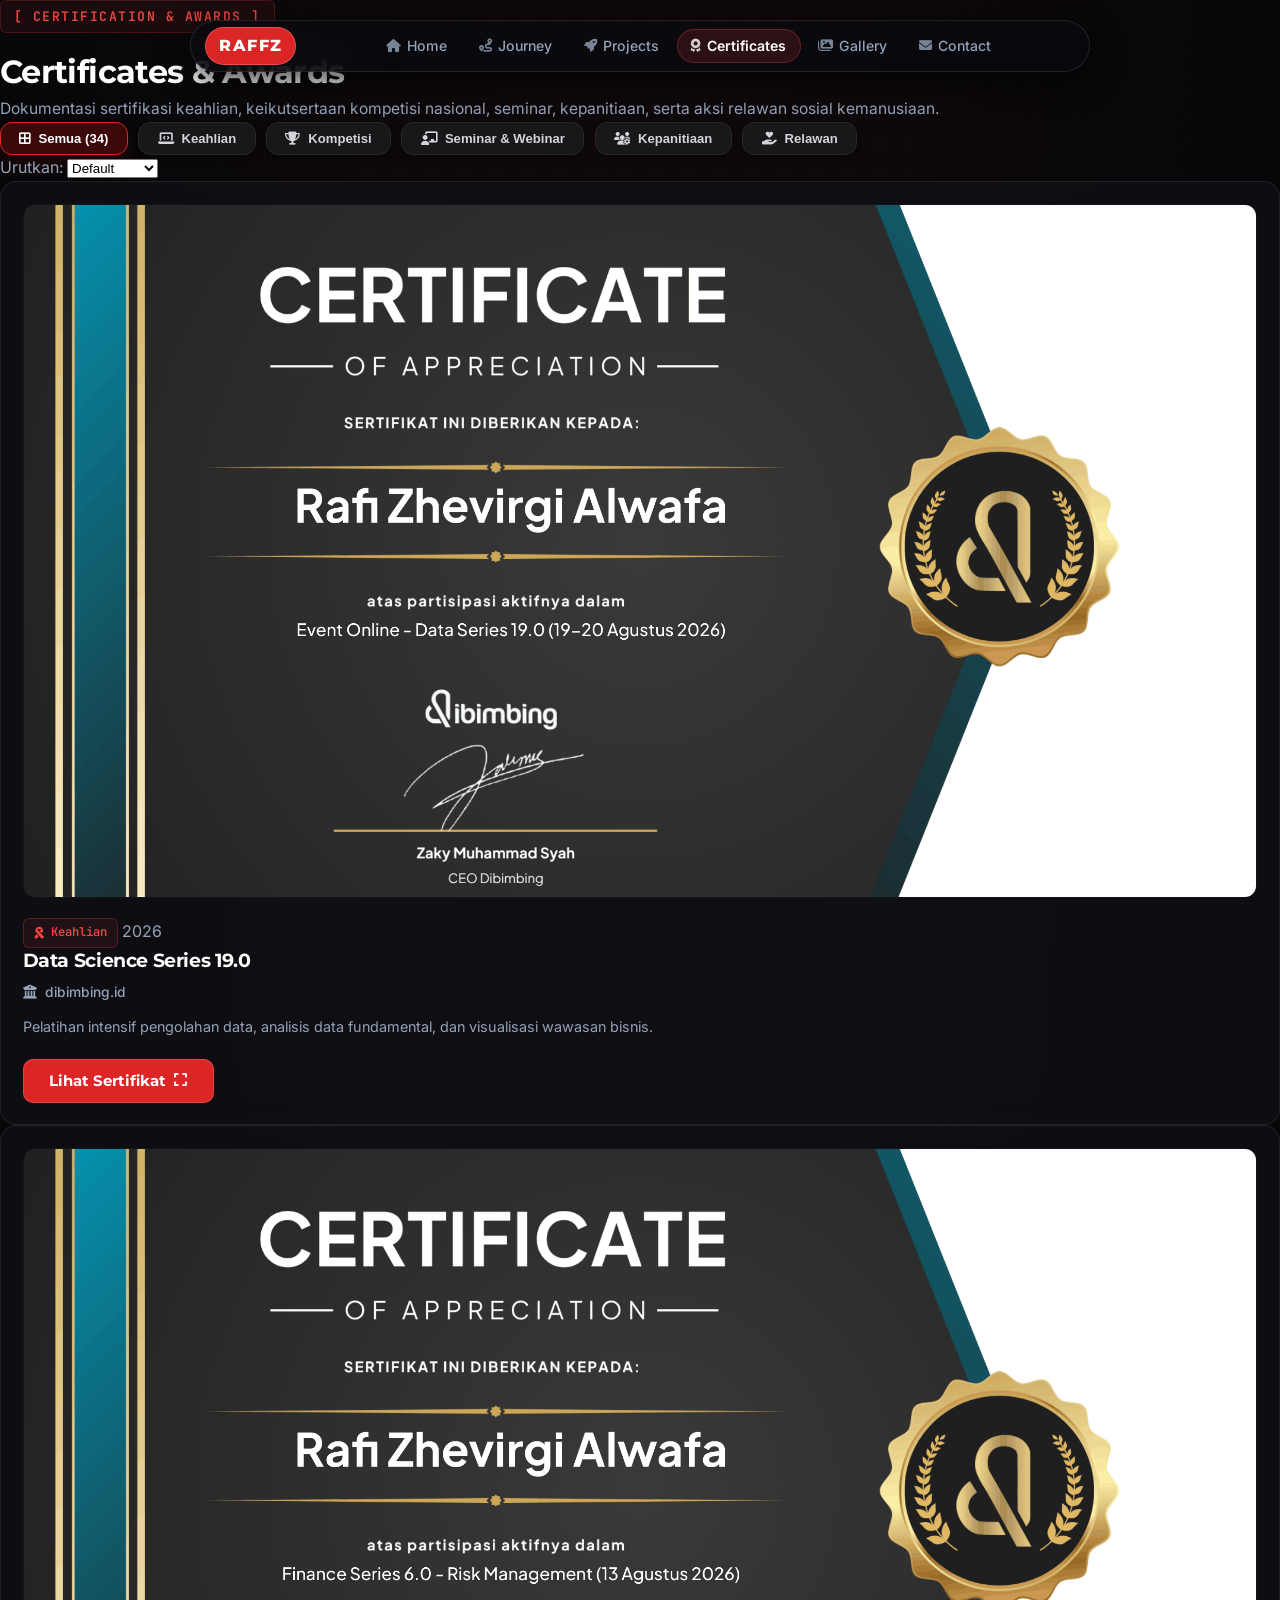
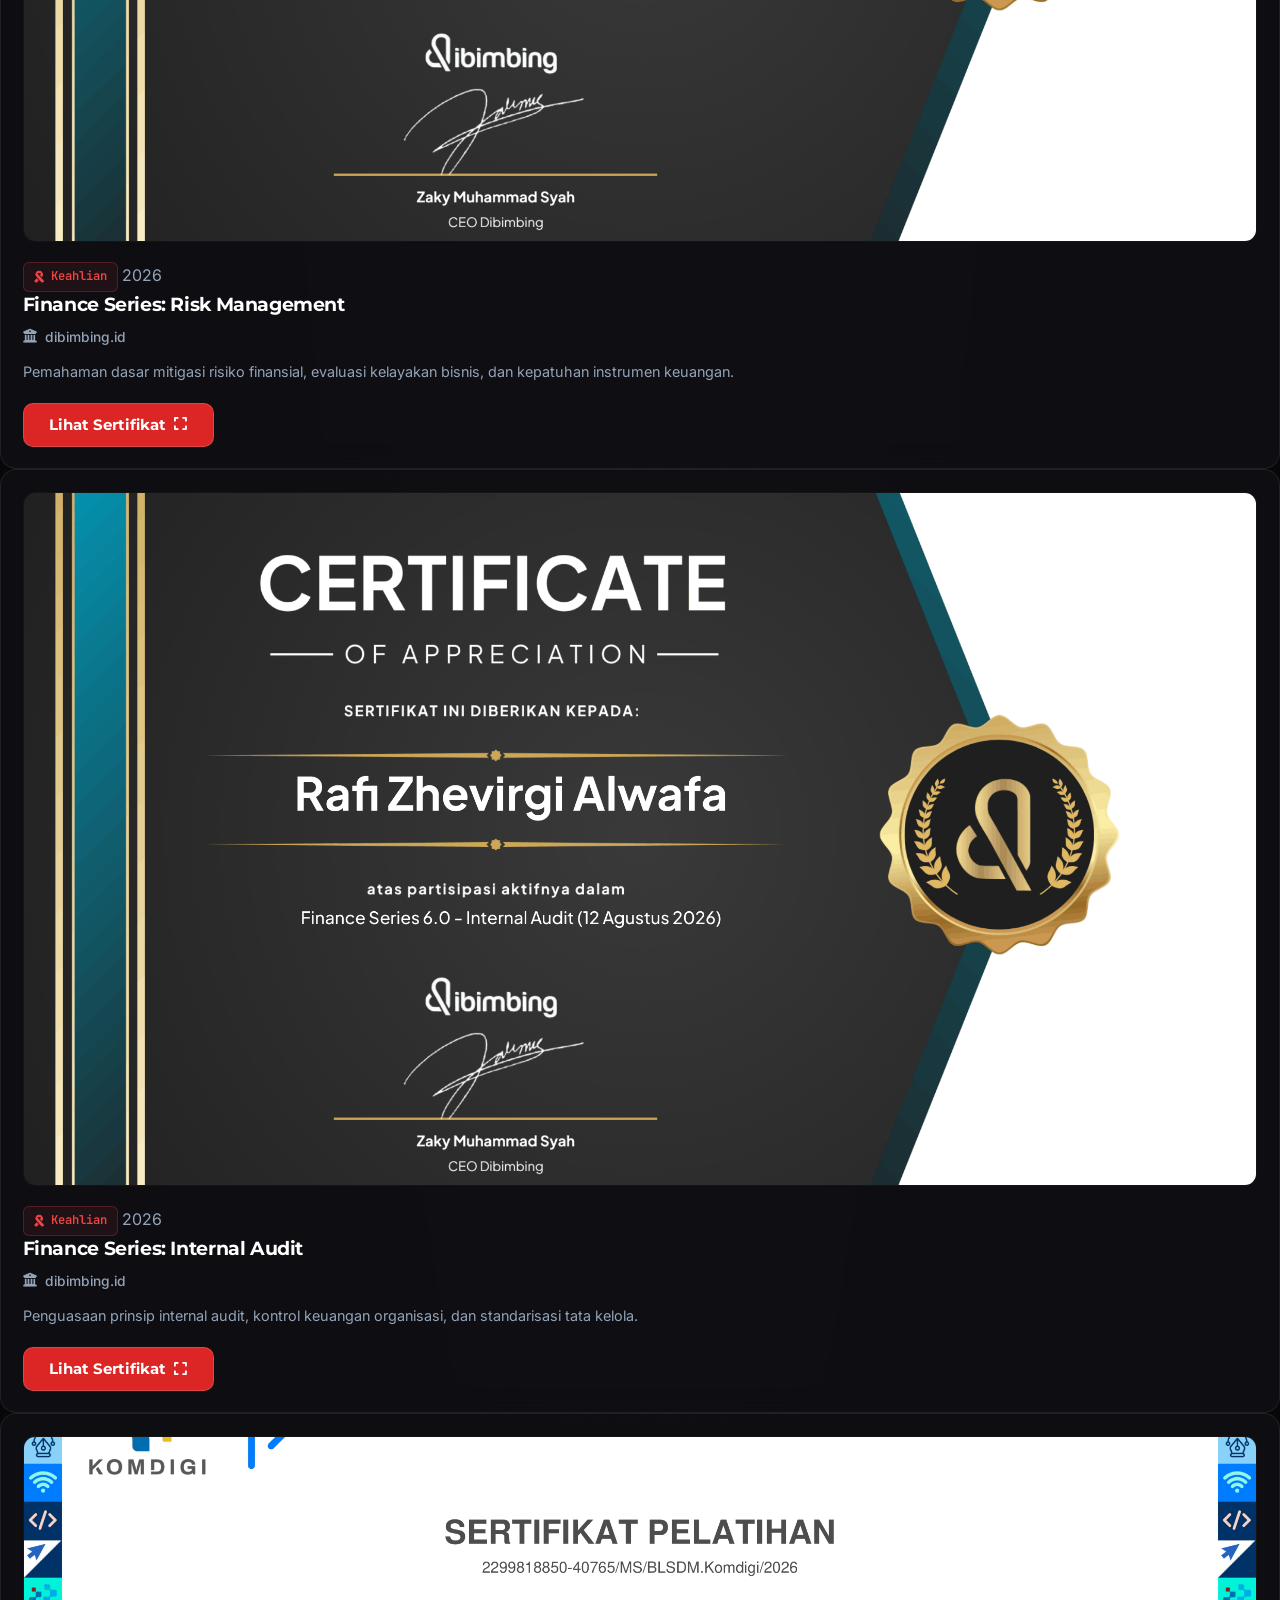
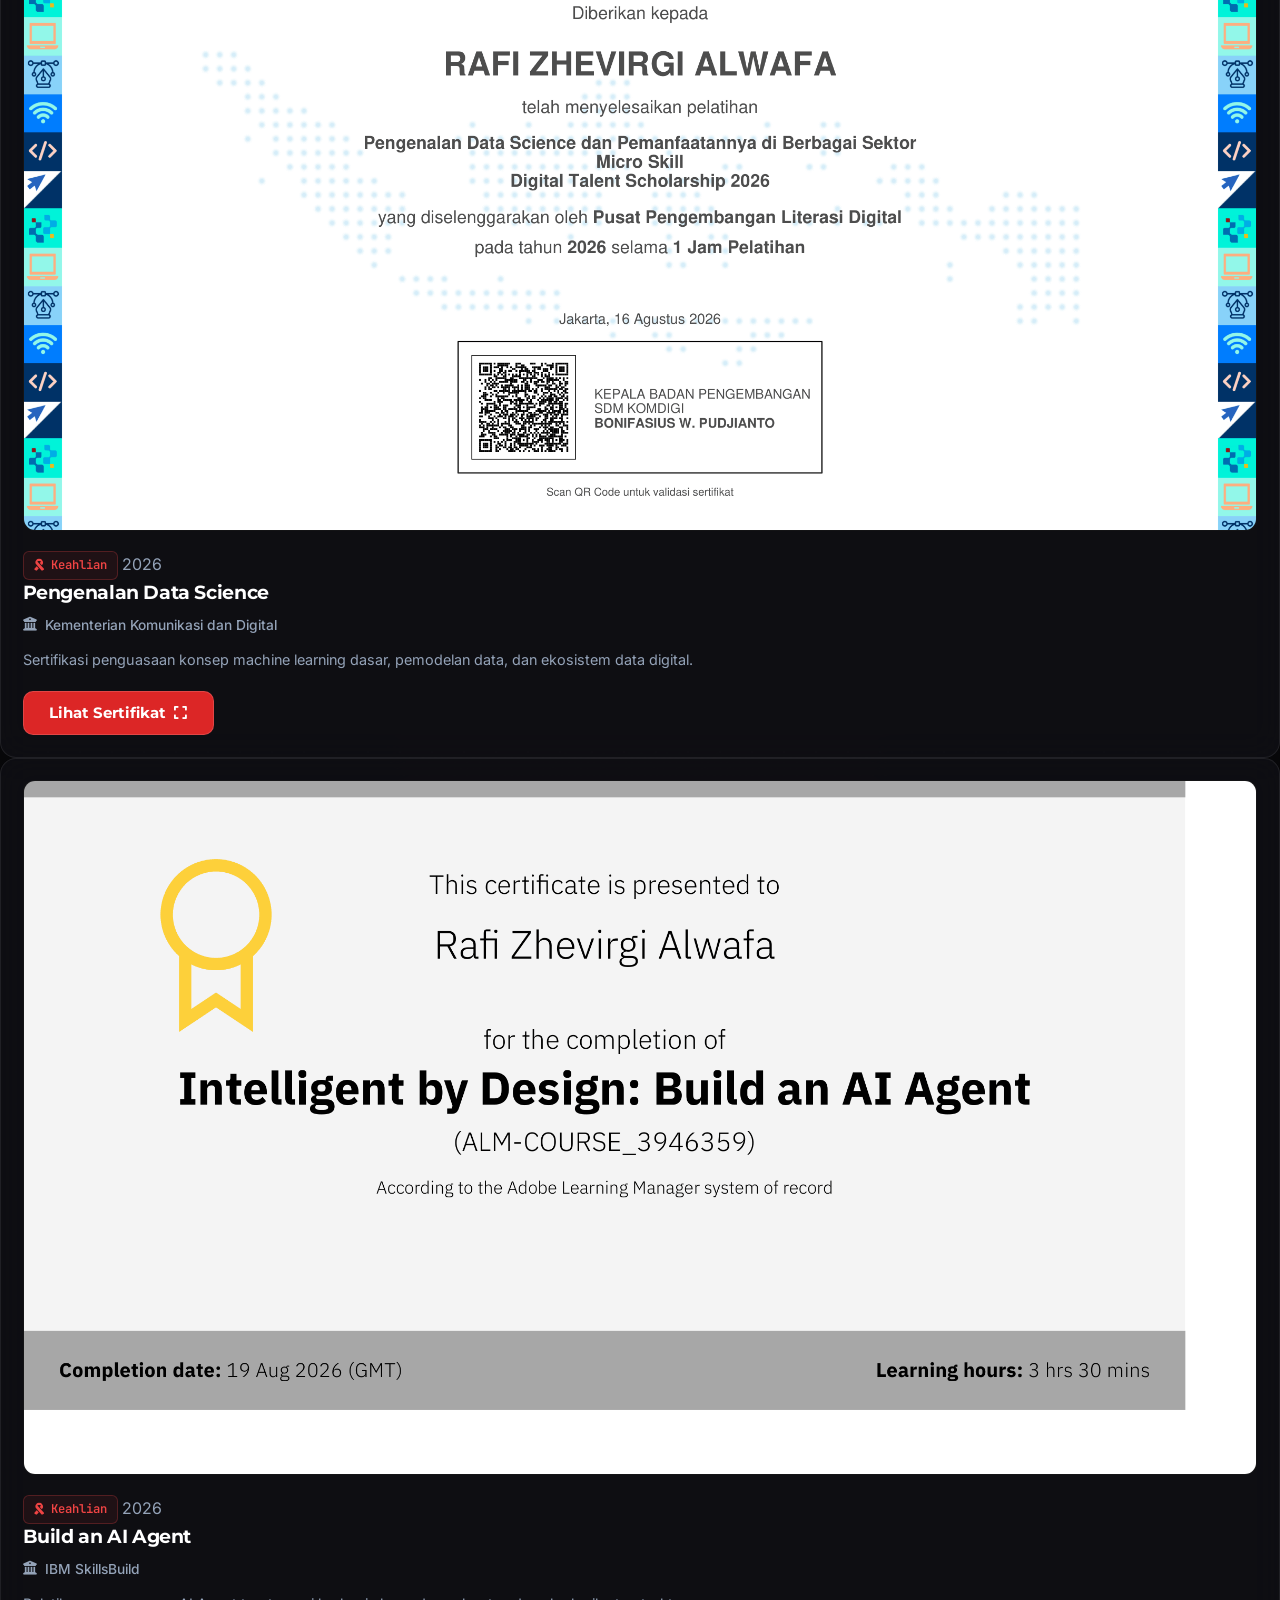
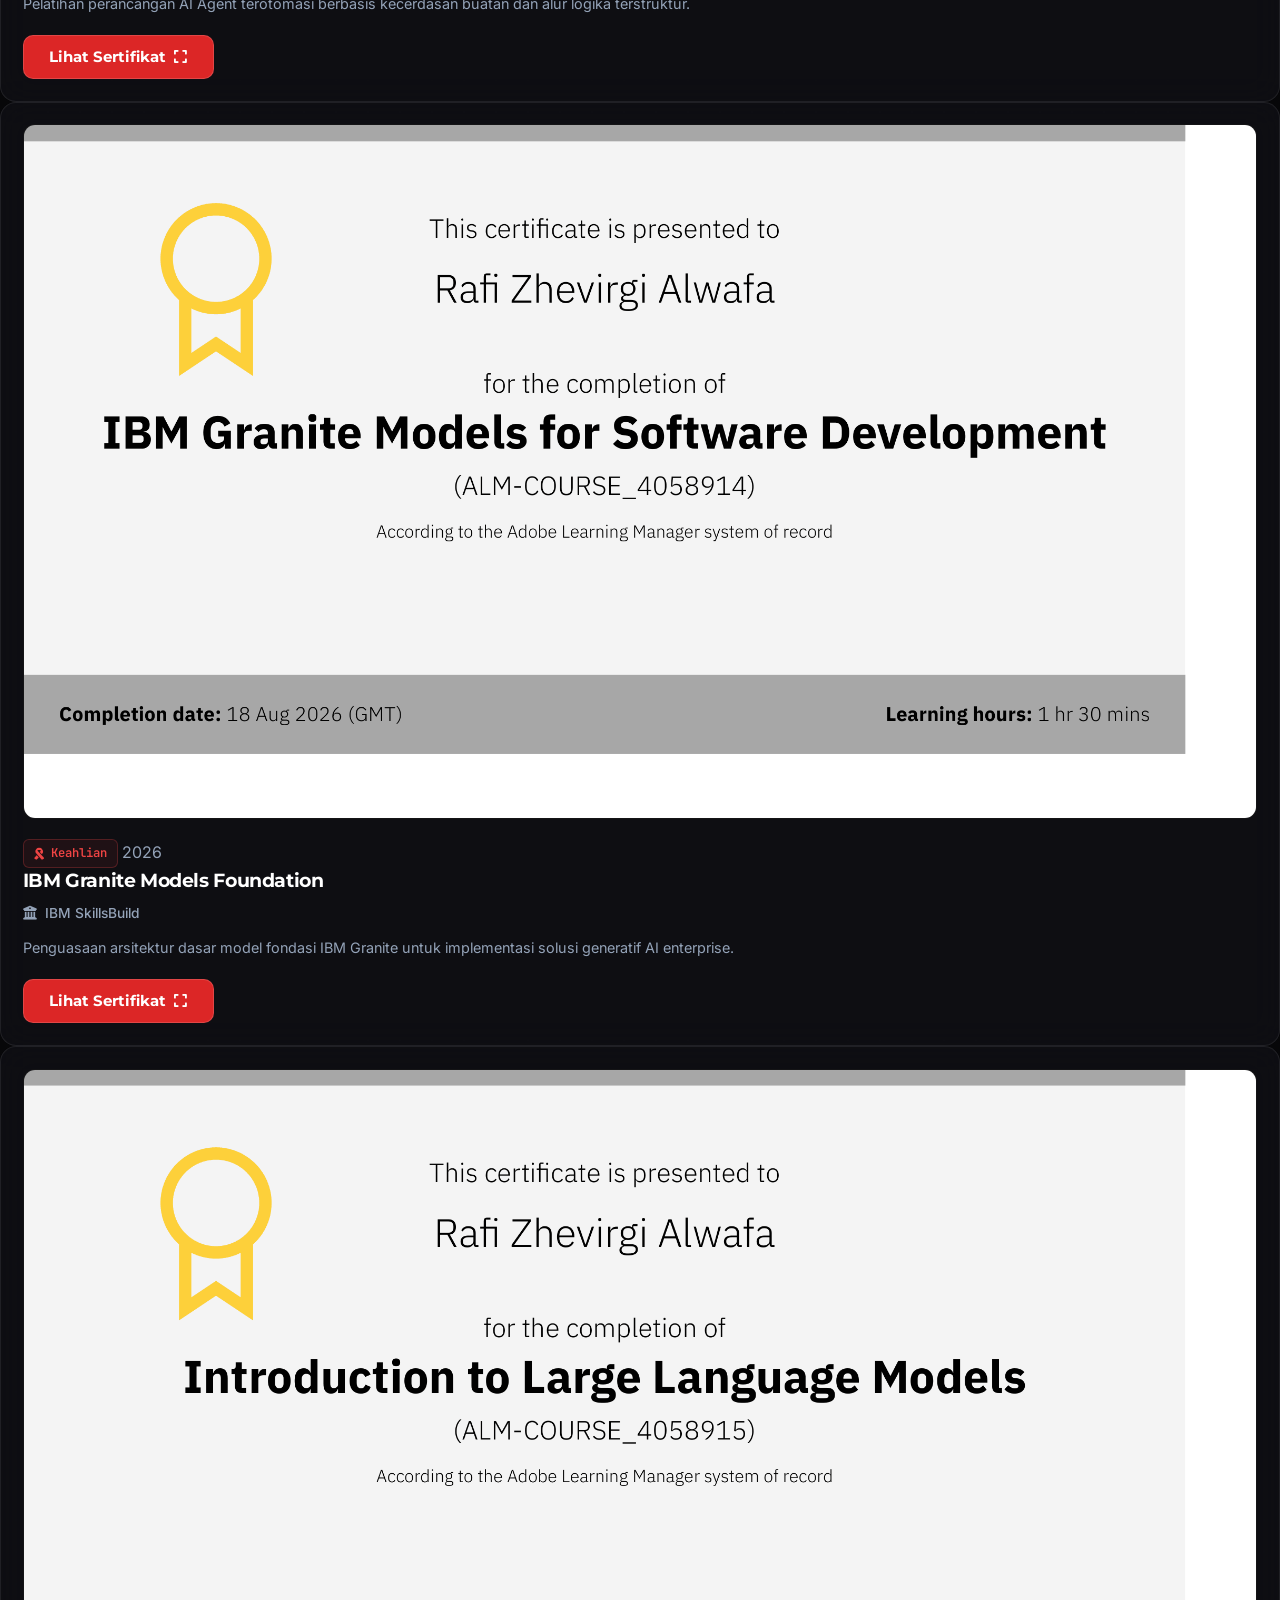
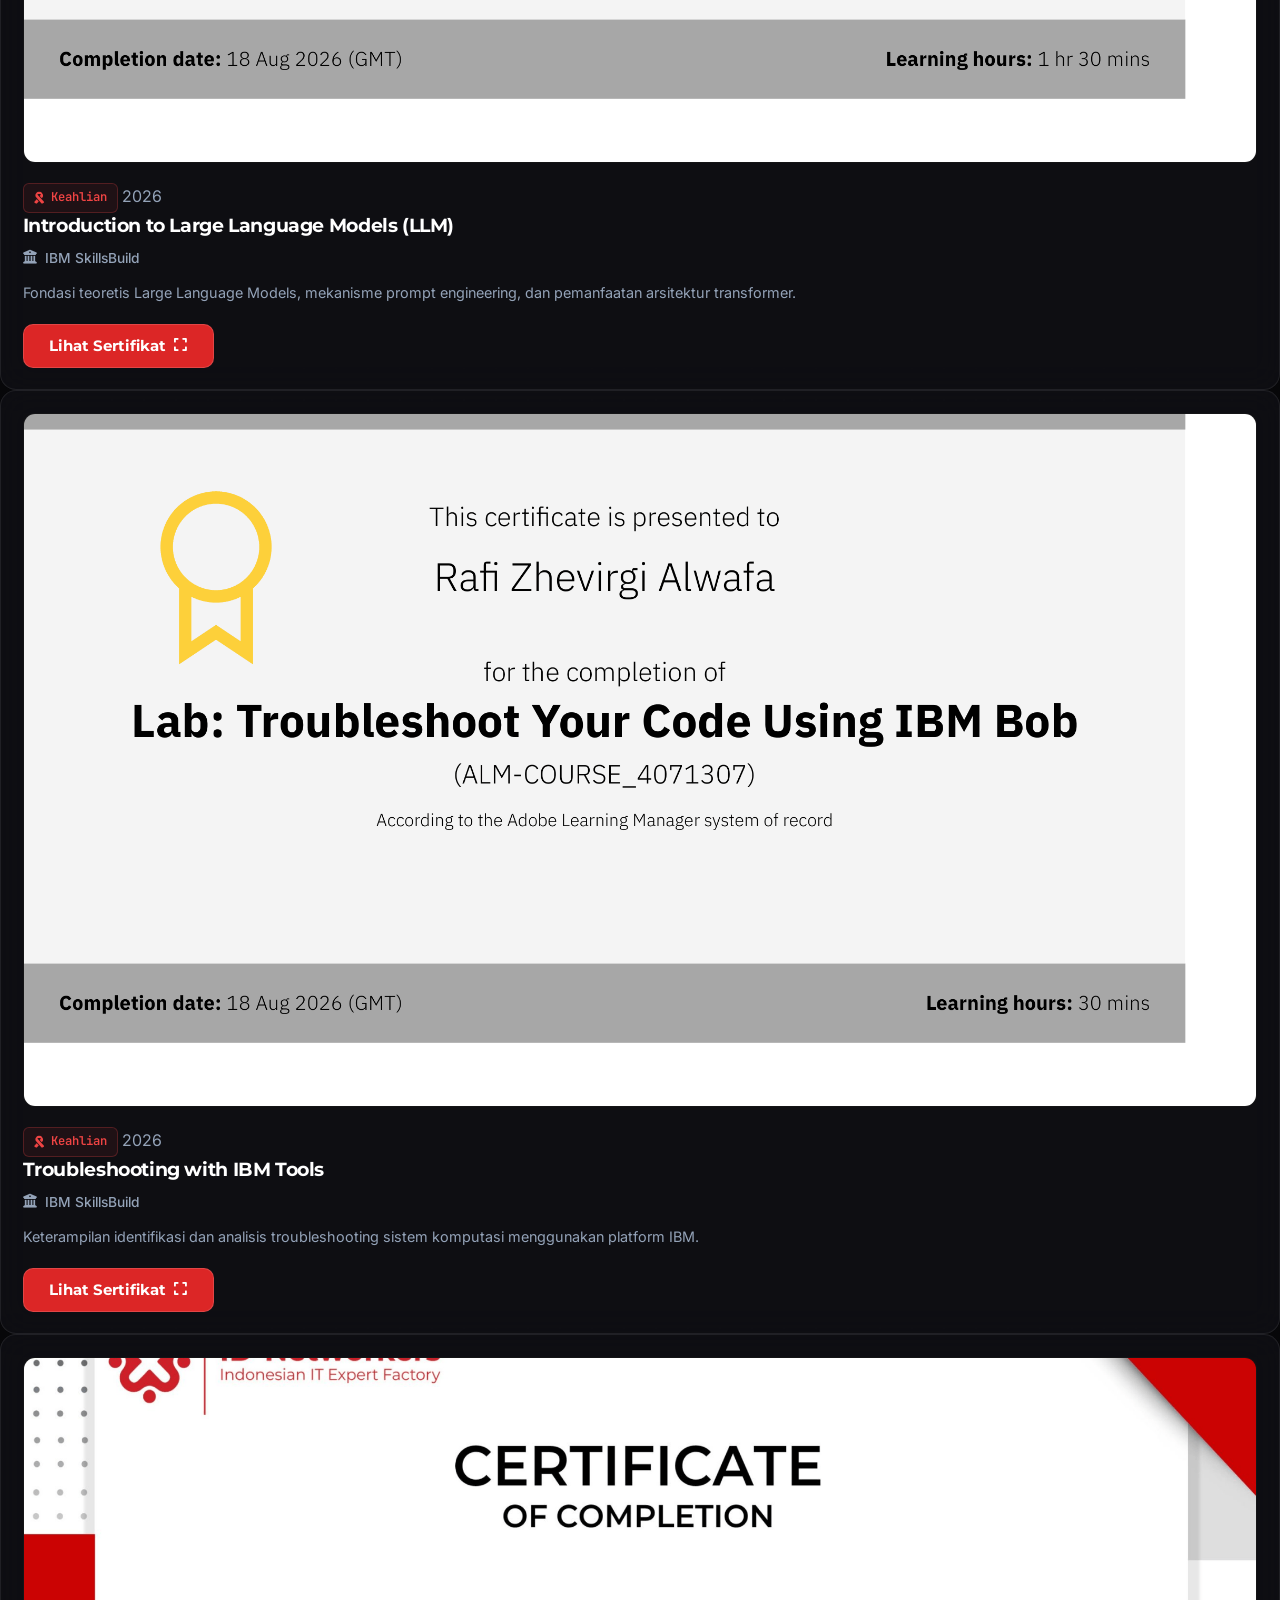
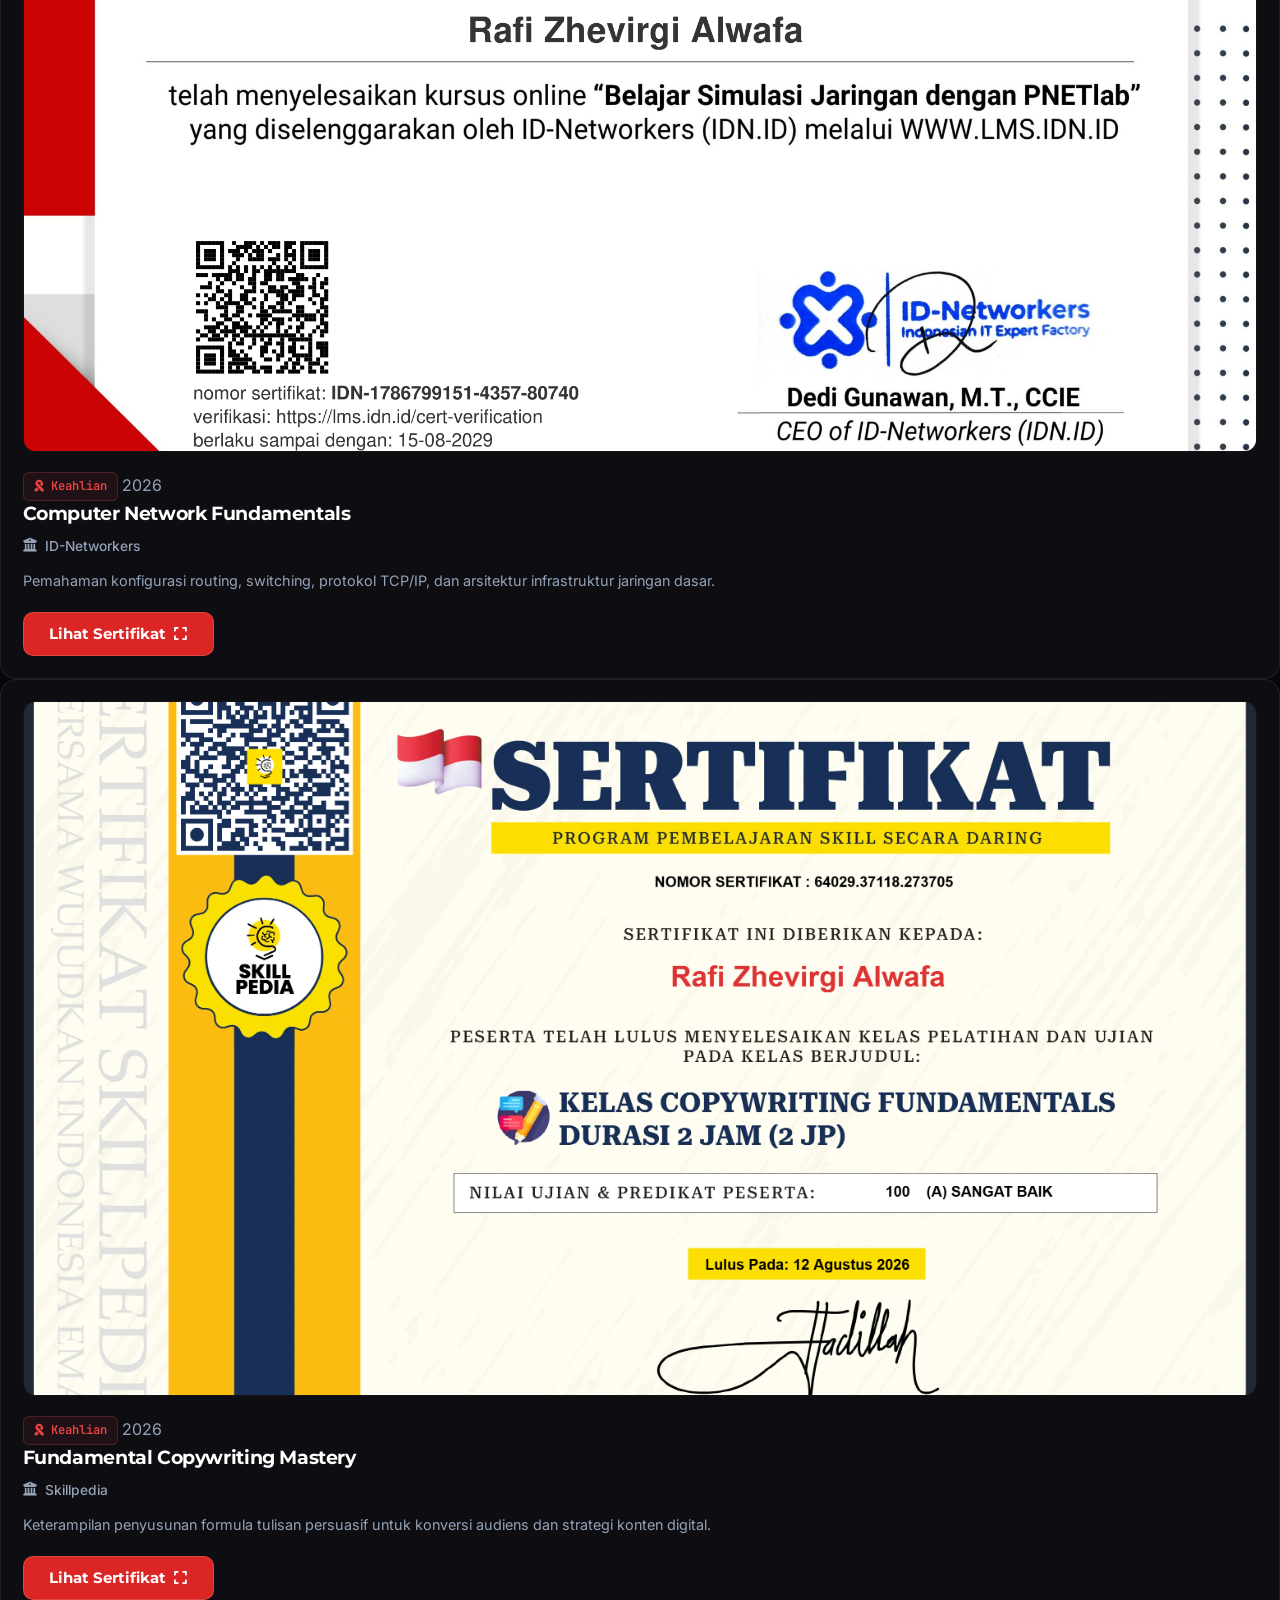
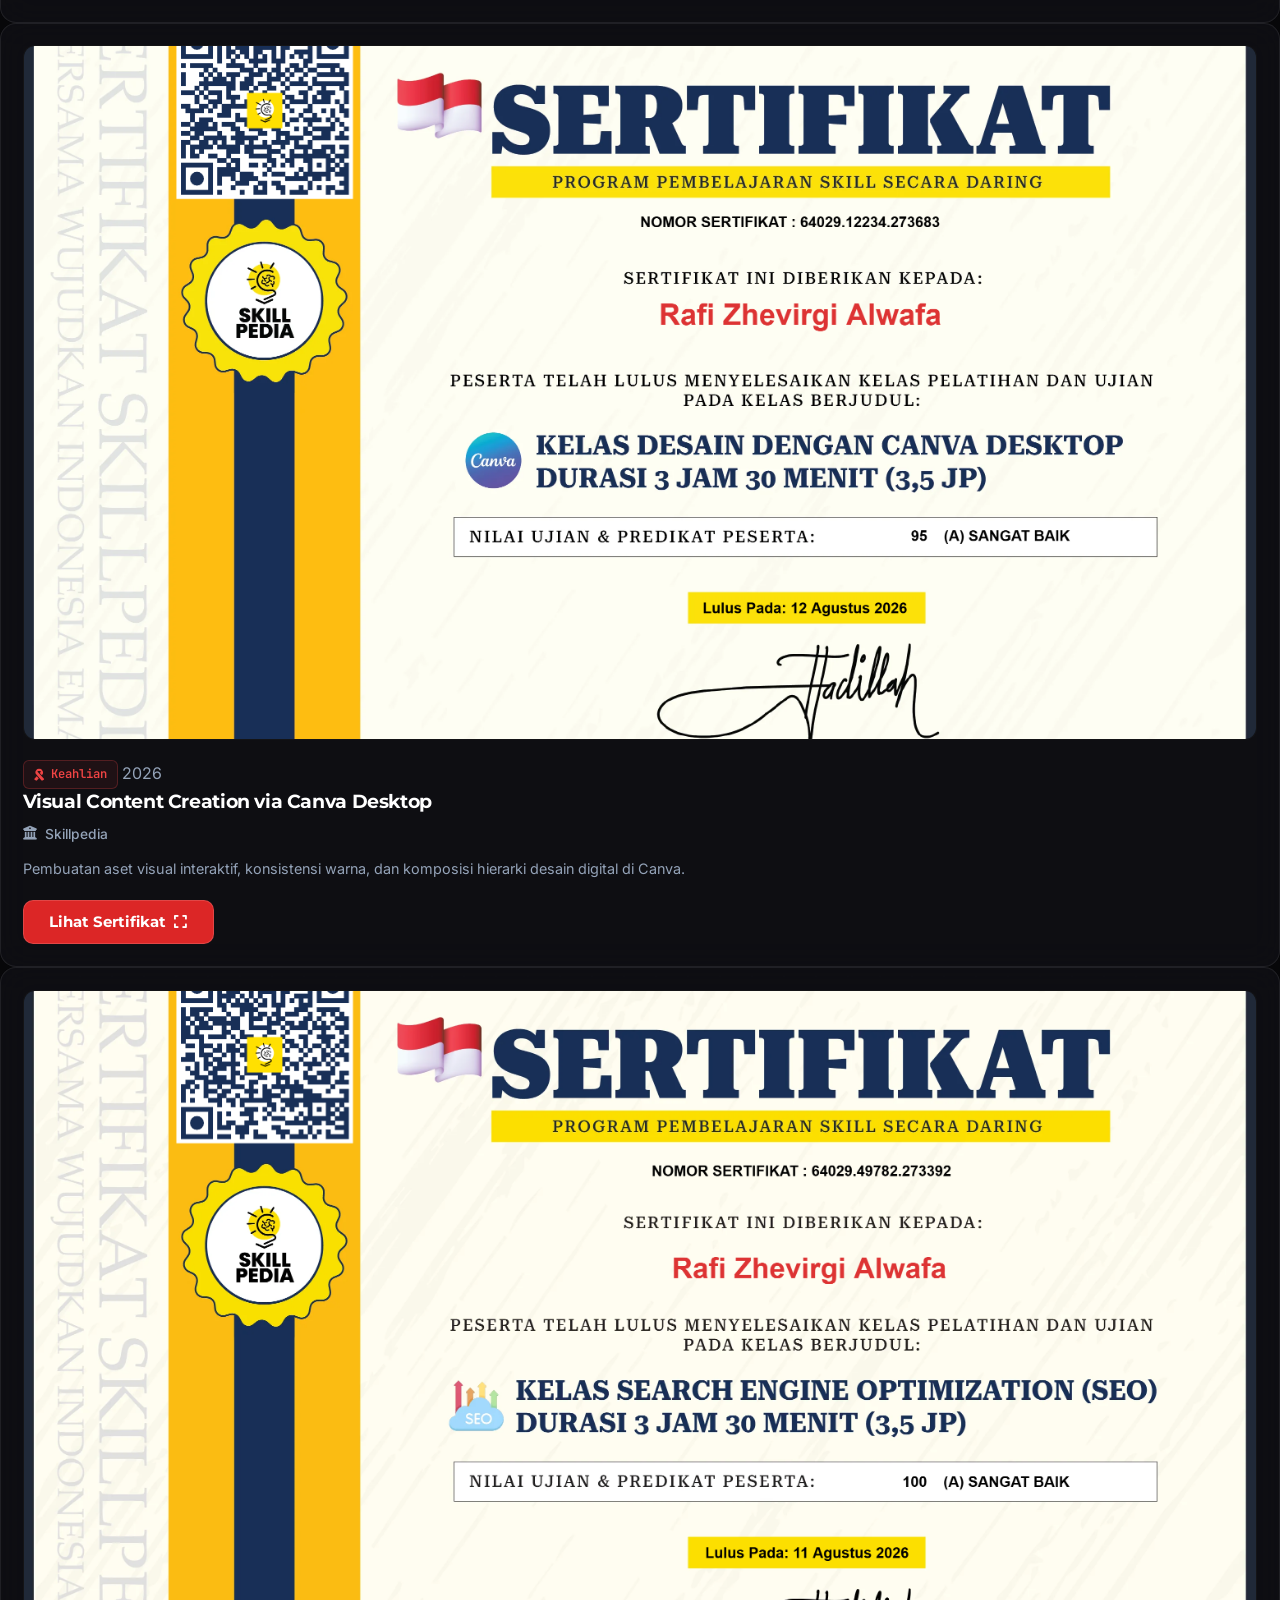
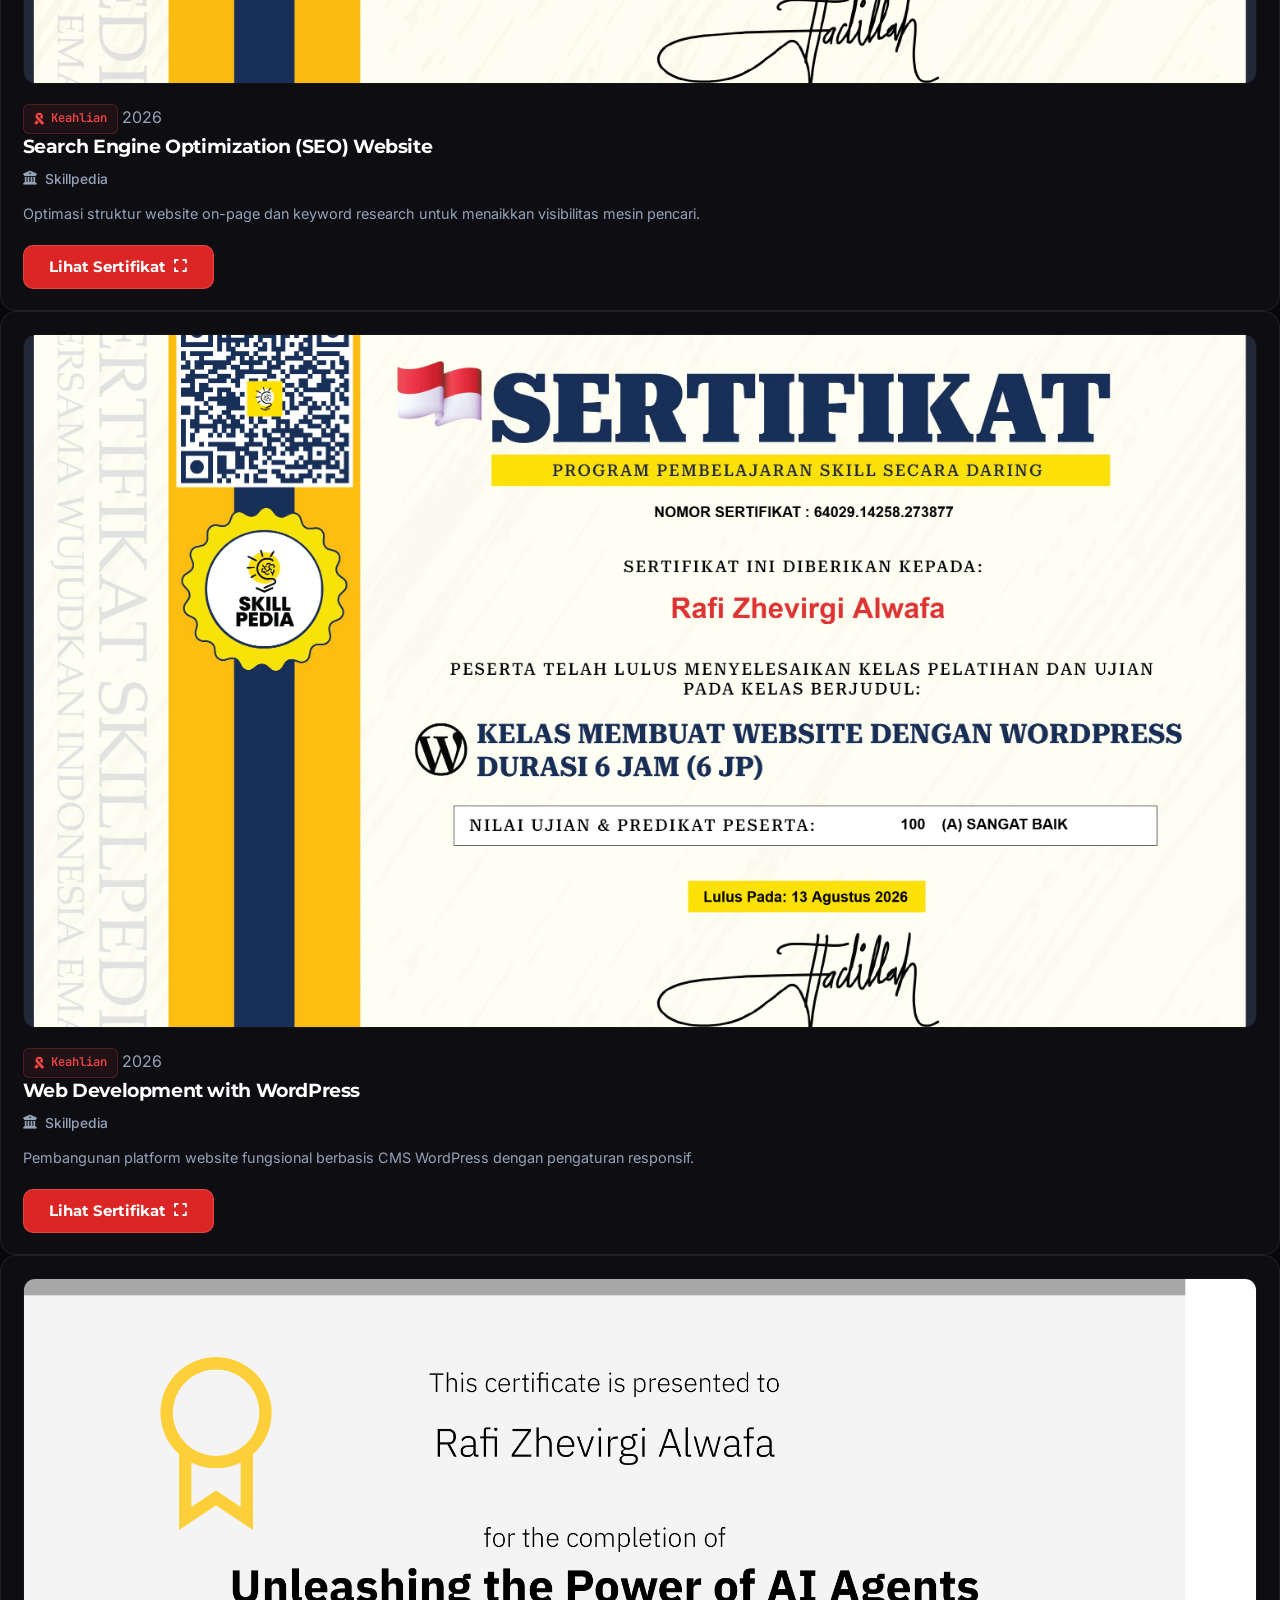
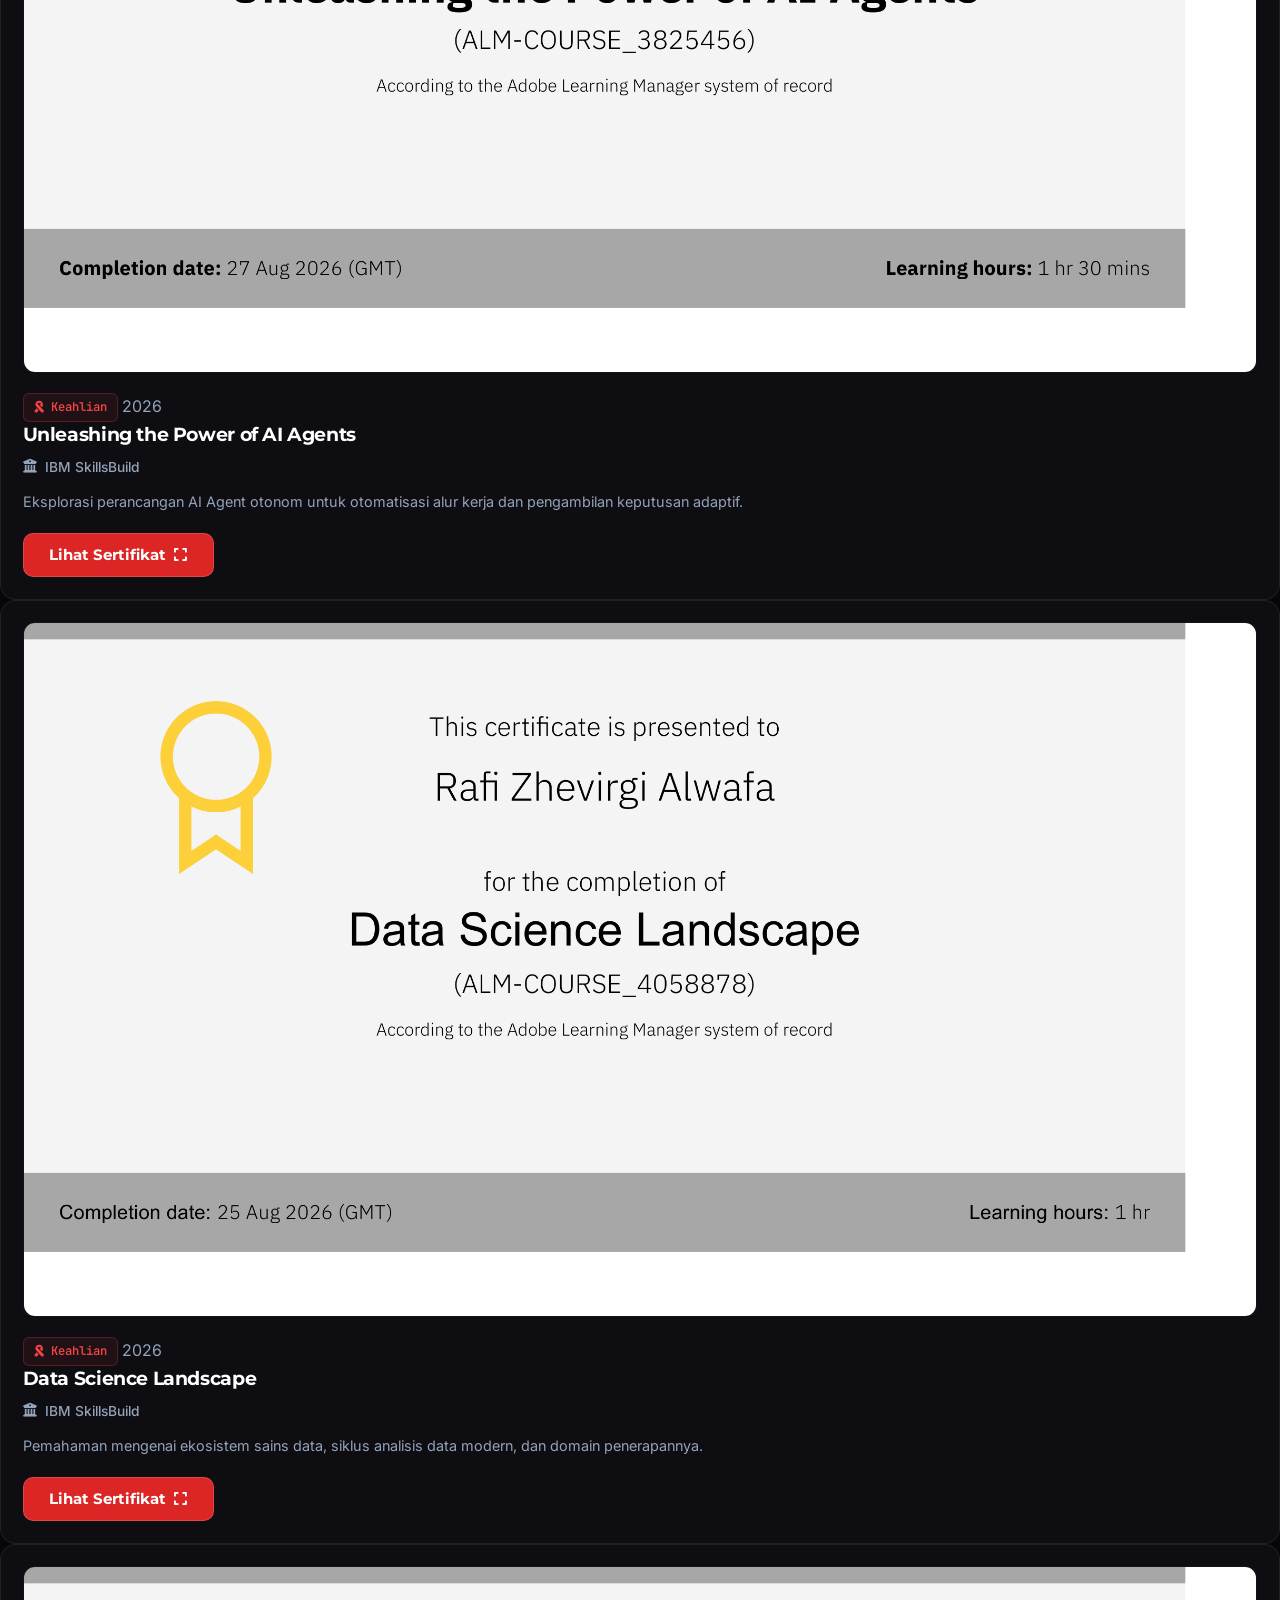
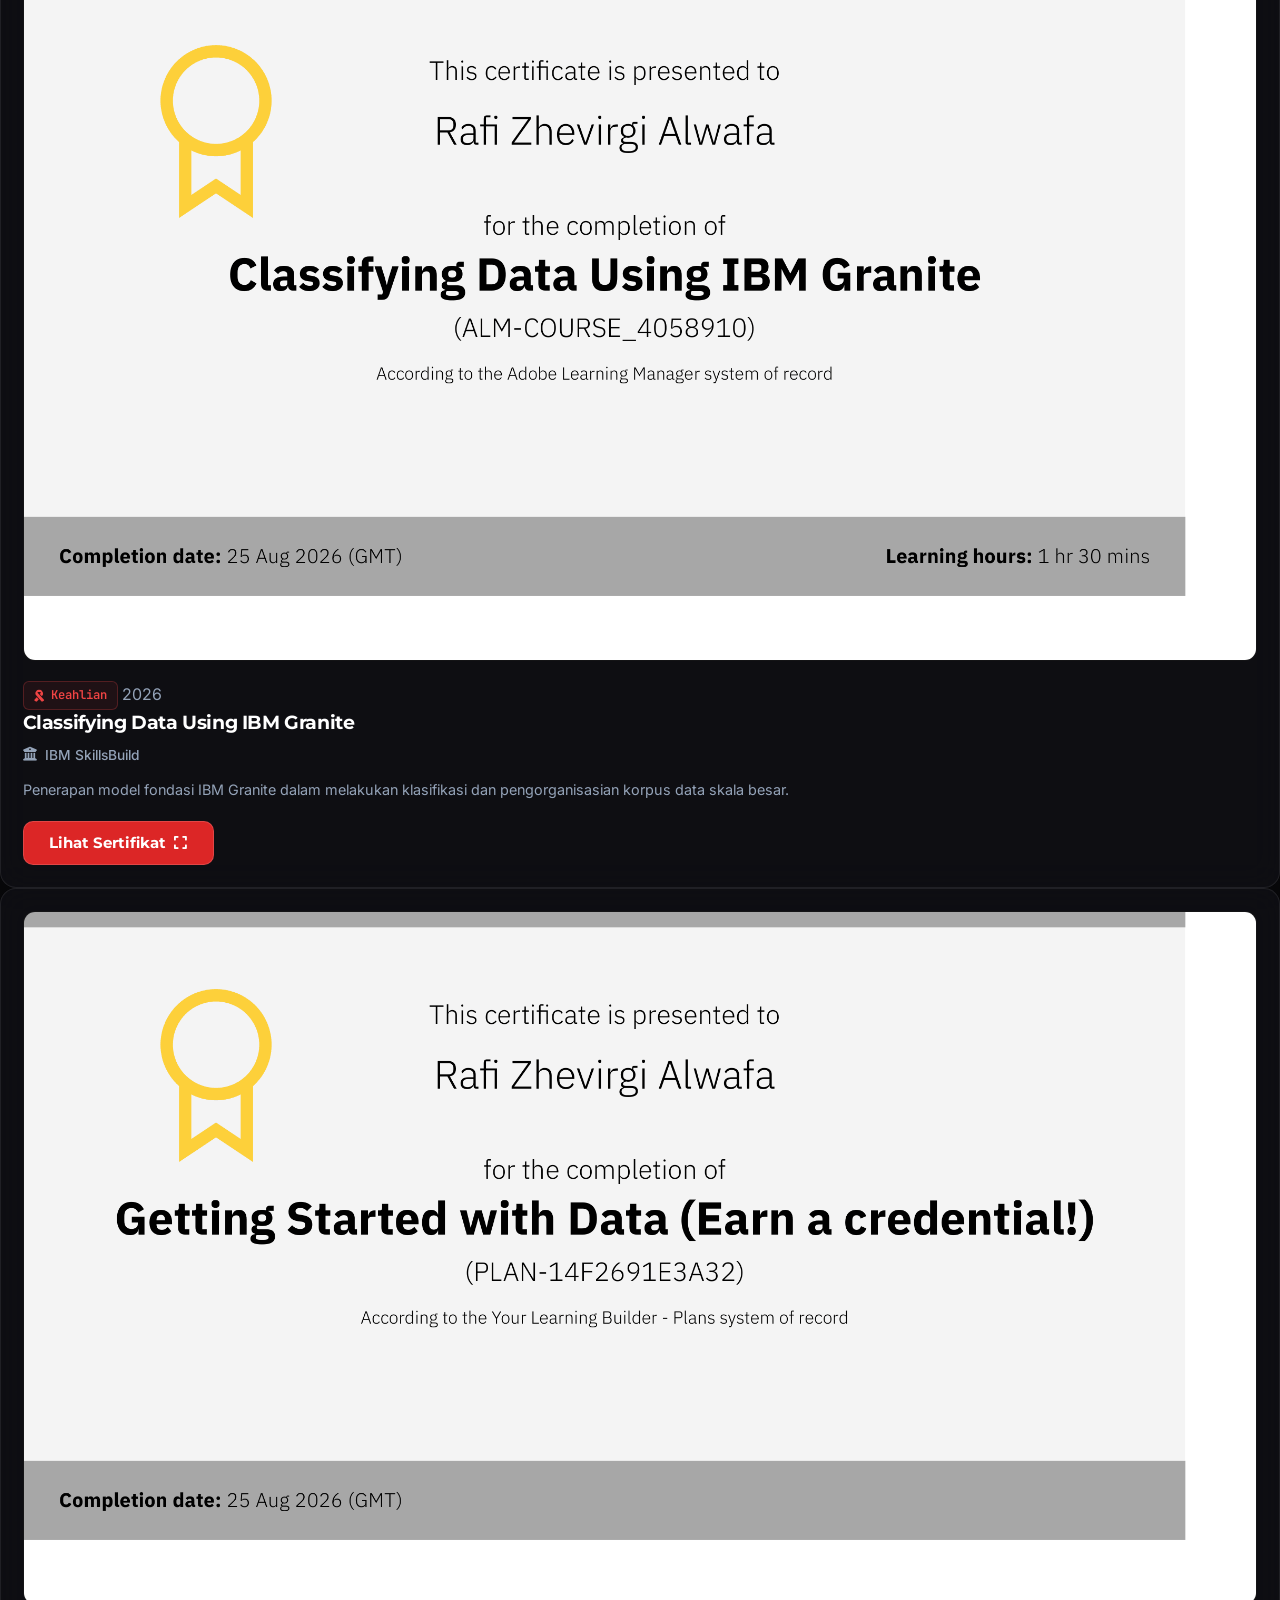
==== certificate.html @ 8c0d6251 "feat: integrate web3forms contact, fix certificate modal, and optimize static frontend" ====
<!DOCTYPE html>
<html lang="id">
<head>
    <meta charset="UTF-8">
    <meta name="viewport" content="width=device-width, initial-scale=1.0">
    <title>RAFFZ | Certificates & Accreditations</title>
    <link rel="icon" type="image/svg+xml" href="favicon.svg">
    <link rel="preconnect" href="https://fonts.googleapis.com">
    <link rel="preconnect" href="https://fonts.gstatic.com" crossorigin>
    <link href="https://fonts.googleapis.com/css2?family=Montserrat:wght@400;600;700;800;900&family=Inter:wght@300;400;500;600;700&family=JetBrains+Mono:wght@400;500;700&display=swap" rel="stylesheet">
    <link rel="stylesheet" href="https://cdnjs.cloudflare.com/ajax/libs/font-awesome/6.4.0/css/all.min.css">
    <!-- Tailwind CSS CDN -->
    <script src="https://cdn.tailwindcss.com"></script>
    <script>
        tailwind.config = {
            theme: {
                extend: {
                    colors: {
                        crimson: '#dc2626',
                        void: '#070709',
                        surface: '#121218'
                    },
                    fontFamily: {
                        heading: ['Montserrat', 'sans-serif'],
                        sans: ['Inter', 'sans-serif'],
                        mono: ['JetBrains Mono', 'monospace']
                    }
                }
            }
        }
    </script>
    <link rel="stylesheet" href="style.css?v=13.0">
    <style>
        .cert-card.hidden {
            display: none !important;
        }
    </style>
</head>
<body class="dark-mode bg-[#070709] text-white">
    <!-- Ambient Background Texture & Glow -->
    <div class="fixed inset-0 pointer-events-none z-0">
        <div class="absolute top-0 left-1/2 -translate-x-1/2 w-[1100px] h-[550px] bg-gradient-to-b from-red-600/15 via-red-950/8 to-transparent blur-[130px] rounded-full"></div>
        <div class="absolute inset-0 bg-[linear-gradient(to_right,rgba(255,255,255,0.08)_1px,transparent_1px),linear-gradient(to_bottom,rgba(255,255,255,0.08)_1px,transparent_1px)] bg-[size:3.5rem_3.5rem] [mask-image:radial-gradient(ellipse_75%_65%_at_50%_15%,#000_70%,transparent_100%)]"></div>
        <div class="absolute inset-0 opacity-[0.035] bg-[radial-gradient(#ffffff_1.2px,transparent_1.2px)] [background-size:20px_20px]"></div>
    </div>

    <!-- Dynamic Floating Capsule Navbar Dock -->
    <header class="capsule-header">
        <nav class="capsule-nav">
            <!-- Left: Logo Badge -->
            <a href="index.html" class="capsule-logo" aria-label="Home">RAFFZ</a>

            <!-- Center: Links Dock -->
            <div class="capsule-links" id="capsuleLinks">
                <div class="nav-indicator"></div>
                <a href="index.html" class="capsule-link"><i class="fa-solid fa-house"></i> Home</a>
                <a href="journey.html" class="capsule-link"><i class="fa-solid fa-route"></i> Journey</a>
                <a href="projects.html" class="capsule-link"><i class="fa-solid fa-rocket"></i> Projects</a>
                <a href="certificate.html" class="capsule-link active"><i class="fa-solid fa-award"></i> Certificates</a>
                <a href="gallery.html" class="capsule-link"><i class="fa-solid fa-images"></i> Gallery</a>
                <a href="contact.html" class="capsule-link"><i class="fa-solid fa-envelope"></i> Contact</a>
            </div>

            <!-- Right: Actions & Mobile Hamburger -->
            <div class="capsule-actions">
                <button class="mobile-menu-toggle" id="mobileMenuBtn" aria-label="Toggle Menu">
                    <span></span>
                    <span></span>
                    <span></span>
                </button>
            </div>
        </nav>
    </header>

    <main class="certificates-page max-w-7xl w-full mx-auto px-4 sm:px-6 lg:px-8 pt-32 pb-20 relative z-10">
        <header class="text-center mb-12 scroll-reveal">
            <span class="hero-greeting font-mono text-xs mb-2">
                [ CERTIFICATION & AWARDS ]
            </span>
            <h1 class="text-3xl md:text-5xl font-black mb-4 font-heading text-white">
                Certificates & Awards
            </h1>
            <p class="text-zinc-400 max-w-xl mx-auto text-sm md:text-base">
                Dokumentasi sertifikasi keahlian, keikutsertaan kompetisi nasional, seminar, kepanitiaan, serta aksi relawan sosial kemanusiaan.
            </p>
        </header>

        <!-- Category Filters & Sorting Controls Bar -->
        <div class="flex flex-col lg:flex-row items-stretch lg:items-center justify-between gap-4 mb-8 scroll-reveal">
            <div class="cert-filter-container flex-wrap m-0">
                <button class="cert-filter-btn active" data-filter="all">
                    <i class="fa-solid fa-border-all"></i> Semua (34)
                </button>
                <button class="cert-filter-btn" data-filter="keahlian">
                    <i class="fa-solid fa-laptop-code"></i> Keahlian
                </button>
                <button class="cert-filter-btn" data-filter="kompetisi">
                    <i class="fa-solid fa-trophy"></i> Kompetisi
                </button>
                <button class="cert-filter-btn" data-filter="seminar">
                    <i class="fa-solid fa-chalkboard-user"></i> Seminar & Webinar
                </button>
                <button class="cert-filter-btn" data-filter="kepanitiaan">
                    <i class="fa-solid fa-users-gear"></i> Kepanitiaan
                </button>
                <button class="cert-filter-btn" data-filter="relawan">
                    <i class="fa-solid fa-hand-holding-heart"></i> Relawan
                </button>
            </div>

            <div class="flex items-center gap-2 self-end lg:self-auto flex-shrink-0">
                <label for="sortSelect" class="text-xs text-zinc-400 font-medium">Urutkan:</label>
                <select id="sortSelect" data-target="#certificatesContainer" class="bg-zinc-900 border border-zinc-800 text-zinc-300 text-xs rounded-xl px-3.5 py-2.5 focus:outline-none focus:border-red-600 cursor-pointer transition shadow-md">
                    <option value="default">Default</option>
                    <option value="latest">Terbaru</option>
                    <option value="oldest">Terlama</option>
                    <option value="az">Abjad (A-Z)</option>
                    <option value="za">Abjad (Z-A)</option>
                </select>
            </div>
        </div>

        <div class="grid grid-cols-1 md:grid-cols-2 lg:grid-cols-3 gap-8 w-full" id="certificatesContainer">
                        <div class="cert-card scroll-reveal w-full h-full flex flex-col justify-between" 
                 data-category="keahlian"
                 data-year="2026"
                 data-title="Data Science Series 19.0"
                 data-default-index="0">
                <div>
                    <div class="project-img-wrapper cert-view-trigger cursor-pointer" 
                         data-img="img/dibimbing data series 19.0.png"
                         data-title="Data Science Series 19.0"
                         data-issuer="dibimbing.id">
                        <img src="img/dibimbing data series 19.0.png" alt="Data Science Series 19.0" class="project-img">
                    </div>
                    <div class="flex justify-between items-center mb-3">
                        <span class="cert-badge">
                            <i class="fa-solid fa-ribbon"></i> Keahlian                        </span>
                        <span class="text-xs font-mono text-zinc-400 font-semibold">
                            2026                        </span>
                    </div>
                    <h3 class="project-title text-lg mb-2">Data Science Series 19.0</h3>
                    <div class="cert-issuer">
                        <i class="fa-solid fa-building-columns text-red-500"></i> 
                        dibimbing.id                    </div>
                    <p class="project-desc mb-4">Pelatihan intensif pengolahan data, analisis data fundamental, dan visualisasi wawasan bisnis.</p>
                </div>
                <div class="pt-3 border-t border-white/5">
                    <button class="btn-primary w-full cert-view-trigger text-sm py-2.5" 
                            data-img="img/dibimbing data series 19.0.png"
                            data-title="Data Science Series 19.0"
                            data-issuer="dibimbing.id">
                        <span>Lihat Sertifikat</span>
                        <i class="fa-solid fa-expand ml-1"></i>
                    </button>
                </div>
            </div>
                        <div class="cert-card scroll-reveal w-full h-full flex flex-col justify-between" 
                 data-category="keahlian"
                 data-year="2026"
                 data-title="Finance Series: Risk Management"
                 data-default-index="1">
                <div>
                    <div class="project-img-wrapper cert-view-trigger cursor-pointer" 
                         data-img="img/dibimbing finance series risk management.png"
                         data-title="Finance Series: Risk Management"
                         data-issuer="dibimbing.id">
                        <img src="img/dibimbing finance series risk management.png" alt="Finance Series: Risk Management" class="project-img">
                    </div>
                    <div class="flex justify-between items-center mb-3">
                        <span class="cert-badge">
                            <i class="fa-solid fa-ribbon"></i> Keahlian                        </span>
                        <span class="text-xs font-mono text-zinc-400 font-semibold">
                            2026                        </span>
                    </div>
                    <h3 class="project-title text-lg mb-2">Finance Series: Risk Management</h3>
                    <div class="cert-issuer">
                        <i class="fa-solid fa-building-columns text-red-500"></i> 
                        dibimbing.id                    </div>
                    <p class="project-desc mb-4">Pemahaman dasar mitigasi risiko finansial, evaluasi kelayakan bisnis, dan kepatuhan instrumen keuangan.</p>
                </div>
                <div class="pt-3 border-t border-white/5">
                    <button class="btn-primary w-full cert-view-trigger text-sm py-2.5" 
                            data-img="img/dibimbing finance series risk management.png"
                            data-title="Finance Series: Risk Management"
                            data-issuer="dibimbing.id">
                        <span>Lihat Sertifikat</span>
                        <i class="fa-solid fa-expand ml-1"></i>
                    </button>
                </div>
            </div>
                        <div class="cert-card scroll-reveal w-full h-full flex flex-col justify-between" 
                 data-category="keahlian"
                 data-year="2026"
                 data-title="Finance Series: Internal Audit"
                 data-default-index="2">
                <div>
                    <div class="project-img-wrapper cert-view-trigger cursor-pointer" 
                         data-img="img/dibimbing finance series internal audit.png"
                         data-title="Finance Series: Internal Audit"
                         data-issuer="dibimbing.id">
                        <img src="img/dibimbing finance series internal audit.png" alt="Finance Series: Internal Audit" class="project-img">
                    </div>
                    <div class="flex justify-between items-center mb-3">
                        <span class="cert-badge">
                            <i class="fa-solid fa-ribbon"></i> Keahlian                        </span>
                        <span class="text-xs font-mono text-zinc-400 font-semibold">
                            2026                        </span>
                    </div>
                    <h3 class="project-title text-lg mb-2">Finance Series: Internal Audit</h3>
                    <div class="cert-issuer">
                        <i class="fa-solid fa-building-columns text-red-500"></i> 
                        dibimbing.id                    </div>
                    <p class="project-desc mb-4">Penguasaan prinsip internal audit, kontrol keuangan organisasi, dan standarisasi tata kelola.</p>
                </div>
                <div class="pt-3 border-t border-white/5">
                    <button class="btn-primary w-full cert-view-trigger text-sm py-2.5" 
                            data-img="img/dibimbing finance series internal audit.png"
                            data-title="Finance Series: Internal Audit"
                            data-issuer="dibimbing.id">
                        <span>Lihat Sertifikat</span>
                        <i class="fa-solid fa-expand ml-1"></i>
                    </button>
                </div>
            </div>
                        <div class="cert-card scroll-reveal w-full h-full flex flex-col justify-between" 
                 data-category="keahlian"
                 data-year="2026"
                 data-title="Pengenalan Data Science"
                 data-default-index="3">
                <div>
                    <div class="project-img-wrapper cert-view-trigger cursor-pointer" 
                         data-img="img/komdigi pengenalan data science.png"
                         data-title="Pengenalan Data Science"
                         data-issuer="Kementerian Komunikasi dan Digital">
                        <img src="img/komdigi pengenalan data science.png" alt="Pengenalan Data Science" class="project-img">
                    </div>
                    <div class="flex justify-between items-center mb-3">
                        <span class="cert-badge">
                            <i class="fa-solid fa-ribbon"></i> Keahlian                        </span>
                        <span class="text-xs font-mono text-zinc-400 font-semibold">
                            2026                        </span>
                    </div>
                    <h3 class="project-title text-lg mb-2">Pengenalan Data Science</h3>
                    <div class="cert-issuer">
                        <i class="fa-solid fa-building-columns text-red-500"></i> 
                        Kementerian Komunikasi dan Digital                    </div>
                    <p class="project-desc mb-4">Sertifikasi penguasaan konsep machine learning dasar, pemodelan data, dan ekosistem data digital.</p>
                </div>
                <div class="pt-3 border-t border-white/5">
                    <button class="btn-primary w-full cert-view-trigger text-sm py-2.5" 
                            data-img="img/komdigi pengenalan data science.png"
                            data-title="Pengenalan Data Science"
                            data-issuer="Kementerian Komunikasi dan Digital">
                        <span>Lihat Sertifikat</span>
                        <i class="fa-solid fa-expand ml-1"></i>
                    </button>
                </div>
            </div>
                        <div class="cert-card scroll-reveal w-full h-full flex flex-col justify-between" 
                 data-category="keahlian"
                 data-year="2026"
                 data-title="Build an AI Agent"
                 data-default-index="4">
                <div>
                    <div class="project-img-wrapper cert-view-trigger cursor-pointer" 
                         data-img="img/Completion Certificate Build an AI Agent-1.png"
                         data-title="Build an AI Agent"
                         data-issuer="IBM SkillsBuild">
                        <img src="img/Completion Certificate Build an AI Agent-1.png" alt="Build an AI Agent" class="project-img">
                    </div>
                    <div class="flex justify-between items-center mb-3">
                        <span class="cert-badge">
                            <i class="fa-solid fa-ribbon"></i> Keahlian                        </span>
                        <span class="text-xs font-mono text-zinc-400 font-semibold">
                            2026                        </span>
                    </div>
                    <h3 class="project-title text-lg mb-2">Build an AI Agent</h3>
                    <div class="cert-issuer">
                        <i class="fa-solid fa-building-columns text-red-500"></i> 
                        IBM SkillsBuild                    </div>
                    <p class="project-desc mb-4">Pelatihan perancangan AI Agent terotomasi berbasis kecerdasan buatan dan alur logika terstruktur.</p>
                </div>
                <div class="pt-3 border-t border-white/5">
                    <button class="btn-primary w-full cert-view-trigger text-sm py-2.5" 
                            data-img="img/Completion Certificate Build an AI Agent-1.png"
                            data-title="Build an AI Agent"
                            data-issuer="IBM SkillsBuild">
                        <span>Lihat Sertifikat</span>
                        <i class="fa-solid fa-expand ml-1"></i>
                    </button>
                </div>
            </div>
                        <div class="cert-card scroll-reveal w-full h-full flex flex-col justify-between" 
                 data-category="keahlian"
                 data-year="2026"
                 data-title="IBM Granite Models Foundation"
                 data-default-index="5">
                <div>
                    <div class="project-img-wrapper cert-view-trigger cursor-pointer" 
                         data-img="img/Completion Certificate IBM Granite Models_SkillsBuild-1.png"
                         data-title="IBM Granite Models Foundation"
                         data-issuer="IBM SkillsBuild">
                        <img src="img/Completion Certificate IBM Granite Models_SkillsBuild-1.png" alt="IBM Granite Models Foundation" class="project-img">
                    </div>
                    <div class="flex justify-between items-center mb-3">
                        <span class="cert-badge">
                            <i class="fa-solid fa-ribbon"></i> Keahlian                        </span>
                        <span class="text-xs font-mono text-zinc-400 font-semibold">
                            2026                        </span>
                    </div>
                    <h3 class="project-title text-lg mb-2">IBM Granite Models Foundation</h3>
                    <div class="cert-issuer">
                        <i class="fa-solid fa-building-columns text-red-500"></i> 
                        IBM SkillsBuild                    </div>
                    <p class="project-desc mb-4">Penguasaan arsitektur dasar model fondasi IBM Granite untuk implementasi solusi generatif AI enterprise.</p>
                </div>
                <div class="pt-3 border-t border-white/5">
                    <button class="btn-primary w-full cert-view-trigger text-sm py-2.5" 
                            data-img="img/Completion Certificate IBM Granite Models_SkillsBuild-1.png"
                            data-title="IBM Granite Models Foundation"
                            data-issuer="IBM SkillsBuild">
                        <span>Lihat Sertifikat</span>
                        <i class="fa-solid fa-expand ml-1"></i>
                    </button>
                </div>
            </div>
                        <div class="cert-card scroll-reveal w-full h-full flex flex-col justify-between" 
                 data-category="keahlian"
                 data-year="2026"
                 data-title="Introduction to Large Language Models (LLM)"
                 data-default-index="6">
                <div>
                    <div class="project-img-wrapper cert-view-trigger cursor-pointer" 
                         data-img="img/Completion Certificate Introduction LLM_SkillsBuild-1.png"
                         data-title="Introduction to Large Language Models (LLM)"
                         data-issuer="IBM SkillsBuild">
                        <img src="img/Completion Certificate Introduction LLM_SkillsBuild-1.png" alt="Introduction to Large Language Models (LLM)" class="project-img">
                    </div>
                    <div class="flex justify-between items-center mb-3">
                        <span class="cert-badge">
                            <i class="fa-solid fa-ribbon"></i> Keahlian                        </span>
                        <span class="text-xs font-mono text-zinc-400 font-semibold">
                            2026                        </span>
                    </div>
                    <h3 class="project-title text-lg mb-2">Introduction to Large Language Models (LLM)</h3>
                    <div class="cert-issuer">
                        <i class="fa-solid fa-building-columns text-red-500"></i> 
                        IBM SkillsBuild                    </div>
                    <p class="project-desc mb-4">Fondasi teoretis Large Language Models, mekanisme prompt engineering, dan pemanfaatan arsitektur transformer.</p>
                </div>
                <div class="pt-3 border-t border-white/5">
                    <button class="btn-primary w-full cert-view-trigger text-sm py-2.5" 
                            data-img="img/Completion Certificate Introduction LLM_SkillsBuild-1.png"
                            data-title="Introduction to Large Language Models (LLM)"
                            data-issuer="IBM SkillsBuild">
                        <span>Lihat Sertifikat</span>
                        <i class="fa-solid fa-expand ml-1"></i>
                    </button>
                </div>
            </div>
                        <div class="cert-card scroll-reveal w-full h-full flex flex-col justify-between" 
                 data-category="keahlian"
                 data-year="2026"
                 data-title="Troubleshooting with IBM Tools"
                 data-default-index="7">
                <div>
                    <div class="project-img-wrapper cert-view-trigger cursor-pointer" 
                         data-img="img/Completion Certificate Troubleshoot Using IBM Bob_SkillsBuild-1.png"
                         data-title="Troubleshooting with IBM Tools"
                         data-issuer="IBM SkillsBuild">
                        <img src="img/Completion Certificate Troubleshoot Using IBM Bob_SkillsBuild-1.png" alt="Troubleshooting with IBM Tools" class="project-img">
                    </div>
                    <div class="flex justify-between items-center mb-3">
                        <span class="cert-badge">
                            <i class="fa-solid fa-ribbon"></i> Keahlian                        </span>
                        <span class="text-xs font-mono text-zinc-400 font-semibold">
                            2026                        </span>
                    </div>
                    <h3 class="project-title text-lg mb-2">Troubleshooting with IBM Tools</h3>
                    <div class="cert-issuer">
                        <i class="fa-solid fa-building-columns text-red-500"></i> 
                        IBM SkillsBuild                    </div>
                    <p class="project-desc mb-4">Keterampilan identifikasi dan analisis troubleshooting sistem komputasi menggunakan platform IBM.</p>
                </div>
                <div class="pt-3 border-t border-white/5">
                    <button class="btn-primary w-full cert-view-trigger text-sm py-2.5" 
                            data-img="img/Completion Certificate Troubleshoot Using IBM Bob_SkillsBuild-1.png"
                            data-title="Troubleshooting with IBM Tools"
                            data-issuer="IBM SkillsBuild">
                        <span>Lihat Sertifikat</span>
                        <i class="fa-solid fa-expand ml-1"></i>
                    </button>
                </div>
            </div>
                        <div class="cert-card scroll-reveal w-full h-full flex flex-col justify-between" 
                 data-category="keahlian"
                 data-year="2026"
                 data-title="Computer Network Fundamentals"
                 data-default-index="8">
                <div>
                    <div class="project-img-wrapper cert-view-trigger cursor-pointer" 
                         data-img="img/id networkers jaringan.png"
                         data-title="Computer Network Fundamentals"
                         data-issuer="ID-Networkers">
                        <img src="img/id networkers jaringan.png" alt="Computer Network Fundamentals" class="project-img">
                    </div>
                    <div class="flex justify-between items-center mb-3">
                        <span class="cert-badge">
                            <i class="fa-solid fa-ribbon"></i> Keahlian                        </span>
                        <span class="text-xs font-mono text-zinc-400 font-semibold">
                            2026                        </span>
                    </div>
                    <h3 class="project-title text-lg mb-2">Computer Network Fundamentals</h3>
                    <div class="cert-issuer">
                        <i class="fa-solid fa-building-columns text-red-500"></i> 
                        ID-Networkers                    </div>
                    <p class="project-desc mb-4">Pemahaman konfigurasi routing, switching, protokol TCP/IP, dan arsitektur infrastruktur jaringan dasar.</p>
                </div>
                <div class="pt-3 border-t border-white/5">
                    <button class="btn-primary w-full cert-view-trigger text-sm py-2.5" 
                            data-img="img/id networkers jaringan.png"
                            data-title="Computer Network Fundamentals"
                            data-issuer="ID-Networkers">
                        <span>Lihat Sertifikat</span>
                        <i class="fa-solid fa-expand ml-1"></i>
                    </button>
                </div>
            </div>
                        <div class="cert-card scroll-reveal w-full h-full flex flex-col justify-between" 
                 data-category="keahlian"
                 data-year="2026"
                 data-title="Fundamental Copywriting Mastery"
                 data-default-index="9">
                <div>
                    <div class="project-img-wrapper cert-view-trigger cursor-pointer" 
                         data-img="img/sertifikat-copywriting.png"
                         data-title="Fundamental Copywriting Mastery"
                         data-issuer="Skillpedia">
                        <img src="img/sertifikat-copywriting.png" alt="Fundamental Copywriting Mastery" class="project-img">
                    </div>
                    <div class="flex justify-between items-center mb-3">
                        <span class="cert-badge">
                            <i class="fa-solid fa-ribbon"></i> Keahlian                        </span>
                        <span class="text-xs font-mono text-zinc-400 font-semibold">
                            2026                        </span>
                    </div>
                    <h3 class="project-title text-lg mb-2">Fundamental Copywriting Mastery</h3>
                    <div class="cert-issuer">
                        <i class="fa-solid fa-building-columns text-red-500"></i> 
                        Skillpedia                    </div>
                    <p class="project-desc mb-4">Keterampilan penyusunan formula tulisan persuasif untuk konversi audiens dan strategi konten digital.</p>
                </div>
                <div class="pt-3 border-t border-white/5">
                    <button class="btn-primary w-full cert-view-trigger text-sm py-2.5" 
                            data-img="img/sertifikat-copywriting.png"
                            data-title="Fundamental Copywriting Mastery"
                            data-issuer="Skillpedia">
                        <span>Lihat Sertifikat</span>
                        <i class="fa-solid fa-expand ml-1"></i>
                    </button>
                </div>
            </div>
                        <div class="cert-card scroll-reveal w-full h-full flex flex-col justify-between" 
                 data-category="keahlian"
                 data-year="2026"
                 data-title="Visual Content Creation via Canva Desktop"
                 data-default-index="10">
                <div>
                    <div class="project-img-wrapper cert-view-trigger cursor-pointer" 
                         data-img="img/sertifikat-desain-canva-desktop-skillpedia.png"
                         data-title="Visual Content Creation via Canva Desktop"
                         data-issuer="Skillpedia">
                        <img src="img/sertifikat-desain-canva-desktop-skillpedia.png" alt="Visual Content Creation via Canva Desktop" class="project-img">
                    </div>
                    <div class="flex justify-between items-center mb-3">
                        <span class="cert-badge">
                            <i class="fa-solid fa-ribbon"></i> Keahlian                        </span>
                        <span class="text-xs font-mono text-zinc-400 font-semibold">
                            2026                        </span>
                    </div>
                    <h3 class="project-title text-lg mb-2">Visual Content Creation via Canva Desktop</h3>
                    <div class="cert-issuer">
                        <i class="fa-solid fa-building-columns text-red-500"></i> 
                        Skillpedia                    </div>
                    <p class="project-desc mb-4">Pembuatan aset visual interaktif, konsistensi warna, dan komposisi hierarki desain digital di Canva.</p>
                </div>
                <div class="pt-3 border-t border-white/5">
                    <button class="btn-primary w-full cert-view-trigger text-sm py-2.5" 
                            data-img="img/sertifikat-desain-canva-desktop-skillpedia.png"
                            data-title="Visual Content Creation via Canva Desktop"
                            data-issuer="Skillpedia">
                        <span>Lihat Sertifikat</span>
                        <i class="fa-solid fa-expand ml-1"></i>
                    </button>
                </div>
            </div>
                        <div class="cert-card scroll-reveal w-full h-full flex flex-col justify-between" 
                 data-category="keahlian"
                 data-year="2026"
                 data-title="Search Engine Optimization (SEO) Website"
                 data-default-index="11">
                <div>
                    <div class="project-img-wrapper cert-view-trigger cursor-pointer" 
                         data-img="img/sertifikat-seo-website.png"
                         data-title="Search Engine Optimization (SEO) Website"
                         data-issuer="Skillpedia">
                        <img src="img/sertifikat-seo-website.png" alt="Search Engine Optimization (SEO) Website" class="project-img">
                    </div>
                    <div class="flex justify-between items-center mb-3">
                        <span class="cert-badge">
                            <i class="fa-solid fa-ribbon"></i> Keahlian                        </span>
                        <span class="text-xs font-mono text-zinc-400 font-semibold">
                            2026                        </span>
                    </div>
                    <h3 class="project-title text-lg mb-2">Search Engine Optimization (SEO) Website</h3>
                    <div class="cert-issuer">
                        <i class="fa-solid fa-building-columns text-red-500"></i> 
                        Skillpedia                    </div>
                    <p class="project-desc mb-4">Optimasi struktur website on-page dan keyword research untuk menaikkan visibilitas mesin pencari.</p>
                </div>
                <div class="pt-3 border-t border-white/5">
                    <button class="btn-primary w-full cert-view-trigger text-sm py-2.5" 
                            data-img="img/sertifikat-seo-website.png"
                            data-title="Search Engine Optimization (SEO) Website"
                            data-issuer="Skillpedia">
                        <span>Lihat Sertifikat</span>
                        <i class="fa-solid fa-expand ml-1"></i>
                    </button>
                </div>
            </div>
                        <div class="cert-card scroll-reveal w-full h-full flex flex-col justify-between" 
                 data-category="keahlian"
                 data-year="2026"
                 data-title="Web Development with WordPress"
                 data-default-index="12">
                <div>
                    <div class="project-img-wrapper cert-view-trigger cursor-pointer" 
                         data-img="img/sertifikat-website-wordpress.png"
                         data-title="Web Development with WordPress"
                         data-issuer="Skillpedia">
                        <img src="img/sertifikat-website-wordpress.png" alt="Web Development with WordPress" class="project-img">
                    </div>
                    <div class="flex justify-between items-center mb-3">
                        <span class="cert-badge">
                            <i class="fa-solid fa-ribbon"></i> Keahlian                        </span>
                        <span class="text-xs font-mono text-zinc-400 font-semibold">
                            2026                        </span>
                    </div>
                    <h3 class="project-title text-lg mb-2">Web Development with WordPress</h3>
                    <div class="cert-issuer">
                        <i class="fa-solid fa-building-columns text-red-500"></i> 
                        Skillpedia                    </div>
                    <p class="project-desc mb-4">Pembangunan platform website fungsional berbasis CMS WordPress dengan pengaturan responsif.</p>
                </div>
                <div class="pt-3 border-t border-white/5">
                    <button class="btn-primary w-full cert-view-trigger text-sm py-2.5" 
                            data-img="img/sertifikat-website-wordpress.png"
                            data-title="Web Development with WordPress"
                            data-issuer="Skillpedia">
                        <span>Lihat Sertifikat</span>
                        <i class="fa-solid fa-expand ml-1"></i>
                    </button>
                </div>
            </div>
                        <div class="cert-card scroll-reveal w-full h-full flex flex-col justify-between" 
                 data-category="keahlian"
                 data-year="2026"
                 data-title="Unleashing the Power of AI Agents"
                 data-default-index="13">
                <div>
                    <div class="project-img-wrapper cert-view-trigger cursor-pointer" 
                         data-img="img/Completion Certificate _ SkillsBuild - Unleashing the Power of AI Agents-1.png"
                         data-title="Unleashing the Power of AI Agents"
                         data-issuer="IBM SkillsBuild">
                        <img src="img/Completion Certificate _ SkillsBuild - Unleashing the Power of AI Agents-1.png" alt="Unleashing the Power of AI Agents" class="project-img">
                    </div>
                    <div class="flex justify-between items-center mb-3">
                        <span class="cert-badge">
                            <i class="fa-solid fa-ribbon"></i> Keahlian                        </span>
                        <span class="text-xs font-mono text-zinc-400 font-semibold">
                            2026                        </span>
                    </div>
                    <h3 class="project-title text-lg mb-2">Unleashing the Power of AI Agents</h3>
                    <div class="cert-issuer">
                        <i class="fa-solid fa-building-columns text-red-500"></i> 
                        IBM SkillsBuild                    </div>
                    <p class="project-desc mb-4">Eksplorasi perancangan AI Agent otonom untuk otomatisasi alur kerja dan pengambilan keputusan adaptif.</p>
                </div>
                <div class="pt-3 border-t border-white/5">
                    <button class="btn-primary w-full cert-view-trigger text-sm py-2.5" 
                            data-img="img/Completion Certificate _ SkillsBuild - Unleashing the Power of AI Agents-1.png"
                            data-title="Unleashing the Power of AI Agents"
                            data-issuer="IBM SkillsBuild">
                        <span>Lihat Sertifikat</span>
                        <i class="fa-solid fa-expand ml-1"></i>
                    </button>
                </div>
            </div>
                        <div class="cert-card scroll-reveal w-full h-full flex flex-col justify-between" 
                 data-category="keahlian"
                 data-year="2026"
                 data-title="Data Science Landscape"
                 data-default-index="14">
                <div>
                    <div class="project-img-wrapper cert-view-trigger cursor-pointer" 
                         data-img="img/Completion Certificate _ SkillsBuild - Data Science Landscape-1.png"
                         data-title="Data Science Landscape"
                         data-issuer="IBM SkillsBuild">
                        <img src="img/Completion Certificate _ SkillsBuild - Data Science Landscape-1.png" alt="Data Science Landscape" class="project-img">
                    </div>
                    <div class="flex justify-between items-center mb-3">
                        <span class="cert-badge">
                            <i class="fa-solid fa-ribbon"></i> Keahlian                        </span>
                        <span class="text-xs font-mono text-zinc-400 font-semibold">
                            2026                        </span>
                    </div>
                    <h3 class="project-title text-lg mb-2">Data Science Landscape</h3>
                    <div class="cert-issuer">
                        <i class="fa-solid fa-building-columns text-red-500"></i> 
                        IBM SkillsBuild                    </div>
                    <p class="project-desc mb-4">Pemahaman mengenai ekosistem sains data, siklus analisis data modern, dan domain penerapannya.</p>
                </div>
                <div class="pt-3 border-t border-white/5">
                    <button class="btn-primary w-full cert-view-trigger text-sm py-2.5" 
                            data-img="img/Completion Certificate _ SkillsBuild - Data Science Landscape-1.png"
                            data-title="Data Science Landscape"
                            data-issuer="IBM SkillsBuild">
                        <span>Lihat Sertifikat</span>
                        <i class="fa-solid fa-expand ml-1"></i>
                    </button>
                </div>
            </div>
                        <div class="cert-card scroll-reveal w-full h-full flex flex-col justify-between" 
                 data-category="keahlian"
                 data-year="2026"
                 data-title="Classifying Data Using IBM Granite"
                 data-default-index="15">
                <div>
                    <div class="project-img-wrapper cert-view-trigger cursor-pointer" 
                         data-img="img/Completion Certificate _ SkillsBuild - Classifying Data Using IBM-1.png"
                         data-title="Classifying Data Using IBM Granite"
                         data-issuer="IBM SkillsBuild">
                        <img src="img/Completion Certificate _ SkillsBuild - Classifying Data Using IBM-1.png" alt="Classifying Data Using IBM Granite" class="project-img">
                    </div>
                    <div class="flex justify-between items-center mb-3">
                        <span class="cert-badge">
                            <i class="fa-solid fa-ribbon"></i> Keahlian                        </span>
                        <span class="text-xs font-mono text-zinc-400 font-semibold">
                            2026                        </span>
                    </div>
                    <h3 class="project-title text-lg mb-2">Classifying Data Using IBM Granite</h3>
                    <div class="cert-issuer">
                        <i class="fa-solid fa-building-columns text-red-500"></i> 
                        IBM SkillsBuild                    </div>
                    <p class="project-desc mb-4">Penerapan model fondasi IBM Granite dalam melakukan klasifikasi dan pengorganisasian korpus data skala besar.</p>
                </div>
                <div class="pt-3 border-t border-white/5">
                    <button class="btn-primary w-full cert-view-trigger text-sm py-2.5" 
                            data-img="img/Completion Certificate _ SkillsBuild - Classifying Data Using IBM-1.png"
                            data-title="Classifying Data Using IBM Granite"
                            data-issuer="IBM SkillsBuild">
                        <span>Lihat Sertifikat</span>
                        <i class="fa-solid fa-expand ml-1"></i>
                    </button>
                </div>
            </div>
                        <div class="cert-card scroll-reveal w-full h-full flex flex-col justify-between" 
                 data-category="keahlian"
                 data-year="2026"
                 data-title="Getting Started with Data"
                 data-default-index="16">
                <div>
                    <div class="project-img-wrapper cert-view-trigger cursor-pointer" 
                         data-img="img/Completion Certificate _ SkillsBuild - Getting Started With Data-1.png"
                         data-title="Getting Started with Data"
                         data-issuer="IBM SkillsBuild">
                        <img src="img/Completion Certificate _ SkillsBuild - Getting Started With Data-1.png" alt="Getting Started with Data" class="project-img">
                    </div>
                    <div class="flex justify-between items-center mb-3">
                        <span class="cert-badge">
                            <i class="fa-solid fa-ribbon"></i> Keahlian                        </span>
                        <span class="text-xs font-mono text-zinc-400 font-semibold">
                            2026                        </span>
                    </div>
                    <h3 class="project-title text-lg mb-2">Getting Started with Data</h3>
                    <div class="cert-issuer">
                        <i class="fa-solid fa-building-columns text-red-500"></i> 
                        IBM SkillsBuild                    </div>
                    <p class="project-desc mb-4">Fondasi literasi data terstruktur, teknik kurasi informasi mentah, pemanfaatan data dalam analitik digital.</p>
                </div>
                <div class="pt-3 border-t border-white/5">
                    <button class="btn-primary w-full cert-view-trigger text-sm py-2.5" 
                            data-img="img/Completion Certificate _ SkillsBuild - Getting Started With Data-1.png"
                            data-title="Getting Started with Data"
                            data-issuer="IBM SkillsBuild">
                        <span>Lihat Sertifikat</span>
                        <i class="fa-solid fa-expand ml-1"></i>
                    </button>
                </div>
            </div>
                        <div class="cert-card scroll-reveal w-full h-full flex flex-col justify-between" 
                 data-category="keahlian"
                 data-year="2026"
                 data-title="Fundamental of Assistant Web Developer - Nasional"
                 data-default-index="17">
                <div>
                    <div class="project-img-wrapper cert-view-trigger cursor-pointer" 
                         data-img="img/Sertifikat_RAFI ZHEVIRGI ALWAFA_Fundamental of Assistant Web Developer - Nasional-1.png"
                         data-title="Fundamental of Assistant Web Developer - Nasional"
                         data-issuer="Digital Talent Scholarship">
                        <img src="img/Sertifikat_RAFI ZHEVIRGI ALWAFA_Fundamental of Assistant Web Developer - Nasional-1.png" alt="Fundamental of Assistant Web Developer - Nasional" class="project-img">
                    </div>
                    <div class="flex justify-between items-center mb-3">
                        <span class="cert-badge">
                            <i class="fa-solid fa-ribbon"></i> Keahlian                        </span>
                        <span class="text-xs font-mono text-zinc-400 font-semibold">
                            2026                        </span>
                    </div>
                    <h3 class="project-title text-lg mb-2">Fundamental of Assistant Web Developer - Nasional</h3>
                    <div class="cert-issuer">
                        <i class="fa-solid fa-building-columns text-red-500"></i> 
                        Digital Talent Scholarship                    </div>
                    <p class="project-desc mb-4">Penguasaan fondasi perancangan web, struktur dokumen web, responsivitas antarmuka, dan dasar alur kerja web development.</p>
                </div>
                <div class="pt-3 border-t border-white/5">
                    <button class="btn-primary w-full cert-view-trigger text-sm py-2.5" 
                            data-img="img/Sertifikat_RAFI ZHEVIRGI ALWAFA_Fundamental of Assistant Web Developer - Nasional-1.png"
                            data-title="Fundamental of Assistant Web Developer - Nasional"
                            data-issuer="Digital Talent Scholarship">
                        <span>Lihat Sertifikat</span>
                        <i class="fa-solid fa-expand ml-1"></i>
                    </button>
                </div>
            </div>
                        <div class="cert-card scroll-reveal w-full h-full flex flex-col justify-between" 
                 data-category="keahlian"
                 data-year="2026"
                 data-title="Intermediate Assistant Web Developer - Nasional"
                 data-default-index="18">
                <div>
                    <div class="project-img-wrapper cert-view-trigger cursor-pointer" 
                         data-img="img/Sertifikat_RAFI ZHEVIRGI ALWAFA_Intermediate Assistant Web Developer - Nasional-1.png"
                         data-title="Intermediate Assistant Web Developer - Nasional"
                         data-issuer="Digital Talent Scholarship">
                        <img src="img/Sertifikat_RAFI ZHEVIRGI ALWAFA_Intermediate Assistant Web Developer - Nasional-1.png" alt="Intermediate Assistant Web Developer - Nasional" class="project-img">
                    </div>
                    <div class="flex justify-between items-center mb-3">
                        <span class="cert-badge">
                            <i class="fa-solid fa-ribbon"></i> Keahlian                        </span>
                        <span class="text-xs font-mono text-zinc-400 font-semibold">
                            2026                        </span>
                    </div>
                    <h3 class="project-title text-lg mb-2">Intermediate Assistant Web Developer - Nasional</h3>
                    <div class="cert-issuer">
                        <i class="fa-solid fa-building-columns text-red-500"></i> 
                        Digital Talent Scholarship                    </div>
                    <p class="project-desc mb-4">Tingkat lanjutan pengembangan antarmuka web, perancangan modul interaktif, dan integrasi komponen front-end modern.</p>
                </div>
                <div class="pt-3 border-t border-white/5">
                    <button class="btn-primary w-full cert-view-trigger text-sm py-2.5" 
                            data-img="img/Sertifikat_RAFI ZHEVIRGI ALWAFA_Intermediate Assistant Web Developer - Nasional-1.png"
                            data-title="Intermediate Assistant Web Developer - Nasional"
                            data-issuer="Digital Talent Scholarship">
                        <span>Lihat Sertifikat</span>
                        <i class="fa-solid fa-expand ml-1"></i>
                    </button>
                </div>
            </div>
                        <div class="cert-card scroll-reveal w-full h-full flex flex-col justify-between" 
                 data-category="keahlian"
                 data-year="2026"
                 data-title="Spec-Driven Development dengan Kiro"
                 data-default-index="19">
                <div>
                    <div class="project-img-wrapper cert-view-trigger cursor-pointer" 
                         data-img="img/sertifikat_dicoding_spec-driven development with Kiro-1.jpg"
                         data-title="Spec-Driven Development dengan Kiro"
                         data-issuer="Dicoding Indonesia">
                        <img src="img/sertifikat_dicoding_spec-driven development with Kiro-1.jpg" alt="Spec-Driven Development dengan Kiro" class="project-img">
                    </div>
                    <div class="flex justify-between items-center mb-3">
                        <span class="cert-badge">
                            <i class="fa-solid fa-ribbon"></i> Keahlian                        </span>
                        <span class="text-xs font-mono text-zinc-400 font-semibold">
                            2026                        </span>
                    </div>
                    <h3 class="project-title text-lg mb-2">Spec-Driven Development dengan Kiro</h3>
                    <div class="cert-issuer">
                        <i class="fa-solid fa-building-columns text-red-500"></i> 
                        Dicoding Indonesia                    </div>
                    <p class="project-desc mb-4">Penerapan metodologi rekayasa berbasis spesifikasi perangkat lunak terstandarisasi dengan integrasi AI Kiro.</p>
                </div>
                <div class="pt-3 border-t border-white/5">
                    <button class="btn-primary w-full cert-view-trigger text-sm py-2.5" 
                            data-img="img/sertifikat_dicoding_spec-driven development with Kiro-1.jpg"
                            data-title="Spec-Driven Development dengan Kiro"
                            data-issuer="Dicoding Indonesia">
                        <span>Lihat Sertifikat</span>
                        <i class="fa-solid fa-expand ml-1"></i>
                    </button>
                </div>
            </div>
                        <div class="cert-card scroll-reveal w-full h-full flex flex-col justify-between" 
                 data-category="keahlian"
                 data-year="2026"
                 data-title="Belajar Dasar Cloud dan Gen AI di AWS"
                 data-default-index="20">
                <div>
                    <div class="project-img-wrapper cert-view-trigger cursor-pointer" 
                         data-img="img/sertifikat_dicoding_belajar cloud dan gen ai AWS-1.jpg"
                         data-title="Belajar Dasar Cloud dan Gen AI di AWS"
                         data-issuer="Dicoding Indonesia">
                        <img src="img/sertifikat_dicoding_belajar cloud dan gen ai AWS-1.jpg" alt="Belajar Dasar Cloud dan Gen AI di AWS" class="project-img">
                    </div>
                    <div class="flex justify-between items-center mb-3">
                        <span class="cert-badge">
                            <i class="fa-solid fa-ribbon"></i> Keahlian                        </span>
                        <span class="text-xs font-mono text-zinc-400 font-semibold">
                            2026                        </span>
                    </div>
                    <h3 class="project-title text-lg mb-2">Belajar Dasar Cloud dan Gen AI di AWS</h3>
                    <div class="cert-issuer">
                        <i class="fa-solid fa-building-columns text-red-500"></i> 
                        Dicoding Indonesia                    </div>
                    <p class="project-desc mb-4">Pengenalan Cloud Computing Amazon Web Services (AWS), konfigurasi infrastruktur cloud fundamental, dan model Generative AI.</p>
                </div>
                <div class="pt-3 border-t border-white/5">
                    <button class="btn-primary w-full cert-view-trigger text-sm py-2.5" 
                            data-img="img/sertifikat_dicoding_belajar cloud dan gen ai AWS-1.jpg"
                            data-title="Belajar Dasar Cloud dan Gen AI di AWS"
                            data-issuer="Dicoding Indonesia">
                        <span>Lihat Sertifikat</span>
                        <i class="fa-solid fa-expand ml-1"></i>
                    </button>
                </div>
            </div>
                        <div class="cert-card scroll-reveal w-full h-full flex flex-col justify-between" 
                 data-category="kompetisi"
                 data-year="2025"
                 data-title="CNF Business Plan Competition Jogja 2025"
                 data-default-index="21">
                <div>
                    <div class="project-img-wrapper cert-view-trigger cursor-pointer" 
                         data-img="img/cnf bp jogja.png"
                         data-title="CNF Business Plan Competition Jogja 2025"
                         data-issuer="CNF Jogja">
                        <img src="img/cnf bp jogja.png" alt="CNF Business Plan Competition Jogja 2025" class="project-img">
                    </div>
                    <div class="flex justify-between items-center mb-3">
                        <span class="cert-badge">
                            <i class="fa-solid fa-ribbon"></i> Kompetisi                        </span>
                        <span class="text-xs font-mono text-zinc-400 font-semibold">
                            2025                        </span>
                    </div>
                    <h3 class="project-title text-lg mb-2">CNF Business Plan Competition Jogja 2025</h3>
                    <div class="cert-issuer">
                        <i class="fa-solid fa-building-columns text-red-500"></i> 
                        CNF Jogja                    </div>
                    <p class="project-desc mb-4">Raih Medali Perak pada kompetisi business plan nasional fokus inovasi teknologi dan transformasi digital.</p>
                </div>
                <div class="pt-3 border-t border-white/5">
                    <button class="btn-primary w-full cert-view-trigger text-sm py-2.5" 
                            data-img="img/cnf bp jogja.png"
                            data-title="CNF Business Plan Competition Jogja 2025"
                            data-issuer="CNF Jogja">
                        <span>Lihat Sertifikat</span>
                        <i class="fa-solid fa-expand ml-1"></i>
                    </button>
                </div>
            </div>
                        <div class="cert-card scroll-reveal w-full h-full flex flex-col justify-between" 
                 data-category="kompetisi"
                 data-year="2025"
                 data-title="IDEA Festival 4: Business Plan Competition (Favorite Poster)"
                 data-default-index="22">
                <div>
                    <div class="project-img-wrapper cert-view-trigger cursor-pointer" 
                         data-img="img/IDF 4 BISNIS PLAN_FAVORITE POSTER.png"
                         data-title="IDEA Festival 4: Business Plan Competition (Favorite Poster)"
                         data-issuer="IDEA Festival 4">
                        <img src="img/IDF 4 BISNIS PLAN_FAVORITE POSTER.png" alt="IDEA Festival 4: Business Plan Competition (Favorite Poster)" class="project-img">
                    </div>
                    <div class="flex justify-between items-center mb-3">
                        <span class="cert-badge">
                            <i class="fa-solid fa-ribbon"></i> Kompetisi                        </span>
                        <span class="text-xs font-mono text-zinc-400 font-semibold">
                            2025                        </span>
                    </div>
                    <h3 class="project-title text-lg mb-2">IDEA Festival 4: Business Plan Competition (Favorite Poster)</h3>
                    <div class="cert-issuer">
                        <i class="fa-solid fa-building-columns text-red-500"></i> 
                        IDEA Festival 4                    </div>
                    <p class="project-desc mb-4">Penghargaan Poster Favorit pada Business Plan Competition tingkat nasional dalam rangkaian acara IDEA Festival 4.</p>
                </div>
                <div class="pt-3 border-t border-white/5">
                    <button class="btn-primary w-full cert-view-trigger text-sm py-2.5" 
                            data-img="img/IDF 4 BISNIS PLAN_FAVORITE POSTER.png"
                            data-title="IDEA Festival 4: Business Plan Competition (Favorite Poster)"
                            data-issuer="IDEA Festival 4">
                        <span>Lihat Sertifikat</span>
                        <i class="fa-solid fa-expand ml-1"></i>
                    </button>
                </div>
            </div>
                        <div class="cert-card scroll-reveal w-full h-full flex flex-col justify-between" 
                 data-category="kompetisi"
                 data-year="2025"
                 data-title="IDEA Festival 4: Business Plan Competition (Silver Medal)"
                 data-default-index="23">
                <div>
                    <div class="project-img-wrapper cert-view-trigger cursor-pointer" 
                         data-img="img/IDF 4 BISNIS PLAN_SILVER MEDAL.png"
                         data-title="IDEA Festival 4: Business Plan Competition (Silver Medal)"
                         data-issuer="IDEA Festival 4">
                        <img src="img/IDF 4 BISNIS PLAN_SILVER MEDAL.png" alt="IDEA Festival 4: Business Plan Competition (Silver Medal)" class="project-img">
                    </div>
                    <div class="flex justify-between items-center mb-3">
                        <span class="cert-badge">
                            <i class="fa-solid fa-ribbon"></i> Kompetisi                        </span>
                        <span class="text-xs font-mono text-zinc-400 font-semibold">
                            2025                        </span>
                    </div>
                    <h3 class="project-title text-lg mb-2">IDEA Festival 4: Business Plan Competition (Silver Medal)</h3>
                    <div class="cert-issuer">
                        <i class="fa-solid fa-building-columns text-red-500"></i> 
                        IDEA Festival 4                    </div>
                    <p class="project-desc mb-4">Raihan Medali Perak pada Business Plan Competition tingkat nasional dalam rangkaian acara IDEA Festival 4.</p>
                </div>
                <div class="pt-3 border-t border-white/5">
                    <button class="btn-primary w-full cert-view-trigger text-sm py-2.5" 
                            data-img="img/IDF 4 BISNIS PLAN_SILVER MEDAL.png"
                            data-title="IDEA Festival 4: Business Plan Competition (Silver Medal)"
                            data-issuer="IDEA Festival 4">
                        <span>Lihat Sertifikat</span>
                        <i class="fa-solid fa-expand ml-1"></i>
                    </button>
                </div>
            </div>
                        <div class="cert-card scroll-reveal w-full h-full flex flex-col justify-between" 
                 data-category="kompetisi"
                 data-year="2025"
                 data-title="Soedirman Essay Competition 2025"
                 data-default-index="24">
                <div>
                    <div class="project-img-wrapper cert-view-trigger cursor-pointer" 
                         data-img="img/Sertifikat Peserta SEC_Rafi Zhevirgi Alwafa.png"
                         data-title="Soedirman Essay Competition 2025"
                         data-issuer="Universitas Jenderal Soedirman">
                        <img src="img/Sertifikat Peserta SEC_Rafi Zhevirgi Alwafa.png" alt="Soedirman Essay Competition 2025" class="project-img">
                    </div>
                    <div class="flex justify-between items-center mb-3">
                        <span class="cert-badge">
                            <i class="fa-solid fa-ribbon"></i> Kompetisi                        </span>
                        <span class="text-xs font-mono text-zinc-400 font-semibold">
                            2025                        </span>
                    </div>
                    <h3 class="project-title text-lg mb-2">Soedirman Essay Competition 2025</h3>
                    <div class="cert-issuer">
                        <i class="fa-solid fa-building-columns text-red-500"></i> 
                        Universitas Jenderal Soedirman                    </div>
                    <p class="project-desc mb-4">Sertifikat keikutsertaan sebagai peserta dalam ajang lomba menulis esai nasional Soedirman Essay Competition 2025.</p>
                </div>
                <div class="pt-3 border-t border-white/5">
                    <button class="btn-primary w-full cert-view-trigger text-sm py-2.5" 
                            data-img="img/Sertifikat Peserta SEC_Rafi Zhevirgi Alwafa.png"
                            data-title="Soedirman Essay Competition 2025"
                            data-issuer="Universitas Jenderal Soedirman">
                        <span>Lihat Sertifikat</span>
                        <i class="fa-solid fa-expand ml-1"></i>
                    </button>
                </div>
            </div>
                        <div class="cert-card scroll-reveal w-full h-full flex flex-col justify-between" 
                 data-category="seminar"
                 data-year="2024"
                 data-title="Bakti BCA: Berbagi Ilmu"
                 data-default-index="25">
                <div>
                    <div class="project-img-wrapper cert-view-trigger cursor-pointer" 
                         data-img="img/bakti bca.png"
                         data-title="Bakti BCA: Berbagi Ilmu"
                         data-issuer="PT Bank Central Asia Tbk">
                        <img src="img/bakti bca.png" alt="Bakti BCA: Berbagi Ilmu" class="project-img">
                    </div>
                    <div class="flex justify-between items-center mb-3">
                        <span class="cert-badge">
                            <i class="fa-solid fa-ribbon"></i> Seminar &amp; Webinar                        </span>
                        <span class="text-xs font-mono text-zinc-400 font-semibold">
                            2024                        </span>
                    </div>
                    <h3 class="project-title text-lg mb-2">Bakti BCA: Berbagi Ilmu</h3>
                    <div class="cert-issuer">
                        <i class="fa-solid fa-building-columns text-red-500"></i> 
                        PT Bank Central Asia Tbk                    </div>
                    <p class="project-desc mb-4">Sertifikat kepesertaan dalam program Bakti BCA: Berbagi Ilmu untuk peningkatan wawasan dan pengembangan kompetensi.</p>
                </div>
                <div class="pt-3 border-t border-white/5">
                    <button class="btn-primary w-full cert-view-trigger text-sm py-2.5" 
                            data-img="img/bakti bca.png"
                            data-title="Bakti BCA: Berbagi Ilmu"
                            data-issuer="PT Bank Central Asia Tbk">
                        <span>Lihat Sertifikat</span>
                        <i class="fa-solid fa-expand ml-1"></i>
                    </button>
                </div>
            </div>
                        <div class="cert-card scroll-reveal w-full h-full flex flex-col justify-between" 
                 data-category="seminar"
                 data-year="2025"
                 data-title="Seminar Nasional IDEA Festival 4 - Bali"
                 data-default-index="26">
                <div>
                    <div class="project-img-wrapper cert-view-trigger cursor-pointer" 
                         data-img="img/Sertifikat Seminar Nasional IDF 4_Bali_Rafi Zhevirgi Alwafa.png"
                         data-title="Seminar Nasional IDEA Festival 4 - Bali"
                         data-issuer="IDEA Festival 4">
                        <img src="img/Sertifikat Seminar Nasional IDF 4_Bali_Rafi Zhevirgi Alwafa.png" alt="Seminar Nasional IDEA Festival 4 - Bali" class="project-img">
                    </div>
                    <div class="flex justify-between items-center mb-3">
                        <span class="cert-badge">
                            <i class="fa-solid fa-ribbon"></i> Seminar &amp; Webinar                        </span>
                        <span class="text-xs font-mono text-zinc-400 font-semibold">
                            2025                        </span>
                    </div>
                    <h3 class="project-title text-lg mb-2">Seminar Nasional IDEA Festival 4 - Bali</h3>
                    <div class="cert-issuer">
                        <i class="fa-solid fa-building-columns text-red-500"></i> 
                        IDEA Festival 4                    </div>
                    <p class="project-desc mb-4">Sertifikat partisipasi dalam Seminar Nasional IDEA Festival 4 yang diselenggarakan secara nasional di Bali.</p>
                </div>
                <div class="pt-3 border-t border-white/5">
                    <button class="btn-primary w-full cert-view-trigger text-sm py-2.5" 
                            data-img="img/Sertifikat Seminar Nasional IDF 4_Bali_Rafi Zhevirgi Alwafa.png"
                            data-title="Seminar Nasional IDEA Festival 4 - Bali"
                            data-issuer="IDEA Festival 4">
                        <span>Lihat Sertifikat</span>
                        <i class="fa-solid fa-expand ml-1"></i>
                    </button>
                </div>
            </div>
                        <div class="cert-card scroll-reveal w-full h-full flex flex-col justify-between" 
                 data-category="seminar"
                 data-year="2024"
                 data-title="Suarkan Asa &quot;EMPOWER: Empowering Futures with KIP-K: Mentorship and Inspiration for Success&quot;"
                 data-default-index="27">
                <div>
                    <div class="project-img-wrapper cert-view-trigger cursor-pointer" 
                         data-img="img/Suarkan ASA.jpg"
                         data-title="Suarkan Asa &quot;EMPOWER: Empowering Futures with KIP-K: Mentorship and Inspiration for Success&quot;"
                         data-issuer="Suarkan Asa">
                        <img src="img/Suarkan ASA.jpg" alt="Suarkan Asa &quot;EMPOWER: Empowering Futures with KIP-K: Mentorship and Inspiration for Success&quot;" class="project-img">
                    </div>
                    <div class="flex justify-between items-center mb-3">
                        <span class="cert-badge">
                            <i class="fa-solid fa-ribbon"></i> Seminar &amp; Webinar                        </span>
                        <span class="text-xs font-mono text-zinc-400 font-semibold">
                            2024                        </span>
                    </div>
                    <h3 class="project-title text-lg mb-2">Suarkan Asa &quot;EMPOWER: Empowering Futures with KIP-K: Mentorship and Inspiration for Success&quot;</h3>
                    <div class="cert-issuer">
                        <i class="fa-solid fa-building-columns text-red-500"></i> 
                        Suarkan Asa                    </div>
                    <p class="project-desc mb-4">Sertifikat kepesertaan dalam program mentorship dan inspirasi kepemimpinan untuk pemberdayaan mahasiswa penerima KIP-K.</p>
                </div>
                <div class="pt-3 border-t border-white/5">
                    <button class="btn-primary w-full cert-view-trigger text-sm py-2.5" 
                            data-img="img/Suarkan ASA.jpg"
                            data-title="Suarkan Asa &quot;EMPOWER: Empowering Futures with KIP-K: Mentorship and Inspiration for Success&quot;"
                            data-issuer="Suarkan Asa">
                        <span>Lihat Sertifikat</span>
                        <i class="fa-solid fa-expand ml-1"></i>
                    </button>
                </div>
            </div>
                        <div class="cert-card scroll-reveal w-full h-full flex flex-col justify-between" 
                 data-category="seminar"
                 data-year="2026"
                 data-title="METC Training: Empowering AI Foundations with Microsoft Fabric"
                 data-default-index="28">
                <div>
                    <div class="project-img-wrapper cert-view-trigger cursor-pointer" 
                         data-img="img/metc-grand-campus-training-empowering-ai-foundations-with-microsoft-fabric-certificate-1.png"
                         data-title="METC Training: Empowering AI Foundations with Microsoft Fabric"
                         data-issuer="Dicoding Indonesia � Microsoft Elevate">
                        <img src="img/metc-grand-campus-training-empowering-ai-foundations-with-microsoft-fabric-certificate-1.png" alt="METC Training: Empowering AI Foundations with Microsoft Fabric" class="project-img">
                    </div>
                    <div class="flex justify-between items-center mb-3">
                        <span class="cert-badge">
                            <i class="fa-solid fa-ribbon"></i> Seminar &amp; Webinar                        </span>
                        <span class="text-xs font-mono text-zinc-400 font-semibold">
                            2026                        </span>
                    </div>
                    <h3 class="project-title text-lg mb-2">METC Training: Empowering AI Foundations with Microsoft Fabric</h3>
                    <div class="cert-issuer">
                        <i class="fa-solid fa-building-columns text-red-500"></i> 
                        Dicoding Indonesia � Microsoft Elevate                    </div>
                    <p class="project-desc mb-4">Pelatihan pemanfaatan arsitektur terintegrasi Microsoft Fabric sebagai landasan data analitik dan komputasi solusi AI.</p>
                </div>
                <div class="pt-3 border-t border-white/5">
                    <button class="btn-primary w-full cert-view-trigger text-sm py-2.5" 
                            data-img="img/metc-grand-campus-training-empowering-ai-foundations-with-microsoft-fabric-certificate-1.png"
                            data-title="METC Training: Empowering AI Foundations with Microsoft Fabric"
                            data-issuer="Dicoding Indonesia � Microsoft Elevate">
                        <span>Lihat Sertifikat</span>
                        <i class="fa-solid fa-expand ml-1"></i>
                    </button>
                </div>
            </div>
                        <div class="cert-card scroll-reveal w-full h-full flex flex-col justify-between" 
                 data-category="kepanitiaan"
                 data-year="2025"
                 data-title="Panitia PKKMB Fakultas Ilmu Komputer"
                 data-default-index="29">
                <div>
                    <div class="project-img-wrapper cert-view-trigger cursor-pointer" 
                         data-img="img/PANITIA_RAFI ZHEVIRGI ALWAFA_PKKMB-1.png"
                         data-title="Panitia PKKMB Fakultas Ilmu Komputer"
                         data-issuer="FILKOM Universitas Brawijaya">
                        <img src="img/PANITIA_RAFI ZHEVIRGI ALWAFA_PKKMB-1.png" alt="Panitia PKKMB Fakultas Ilmu Komputer" class="project-img">
                    </div>
                    <div class="flex justify-between items-center mb-3">
                        <span class="cert-badge">
                            <i class="fa-solid fa-ribbon"></i> Kepanitiaan                        </span>
                        <span class="text-xs font-mono text-zinc-400 font-semibold">
                            2025                        </span>
                    </div>
                    <h3 class="project-title text-lg mb-2">Panitia PKKMB Fakultas Ilmu Komputer</h3>
                    <div class="cert-issuer">
                        <i class="fa-solid fa-building-columns text-red-500"></i> 
                        FILKOM Universitas Brawijaya                    </div>
                    <p class="project-desc mb-4">Menjadi fasilitator mahasiswa baru Cluster 25 di lingkungan Fakultas Ilmu Komputer UB.</p>
                </div>
                <div class="pt-3 border-t border-white/5">
                    <button class="btn-primary w-full cert-view-trigger text-sm py-2.5" 
                            data-img="img/PANITIA_RAFI ZHEVIRGI ALWAFA_PKKMB-1.png"
                            data-title="Panitia PKKMB Fakultas Ilmu Komputer"
                            data-issuer="FILKOM Universitas Brawijaya">
                        <span>Lihat Sertifikat</span>
                        <i class="fa-solid fa-expand ml-1"></i>
                    </button>
                </div>
            </div>
                        <div class="cert-card scroll-reveal w-full h-full flex flex-col justify-between" 
                 data-category="kepanitiaan"
                 data-year="2025"
                 data-title="Panitia RAJA Brawijaya 2025"
                 data-default-index="30">
                <div>
                    <div class="project-img-wrapper cert-view-trigger cursor-pointer" 
                         data-img="img/RAJA BRAWIJAYA 2025_RAFI ZHEVIRGI ALWAFA - 245150600111031 - Panitia RAJA Brawijaya 2025-1.png"
                         data-title="Panitia RAJA Brawijaya 2025"
                         data-issuer="Universitas Brawijaya">
                        <img src="img/RAJA BRAWIJAYA 2025_RAFI ZHEVIRGI ALWAFA - 245150600111031 - Panitia RAJA Brawijaya 2025-1.png" alt="Panitia RAJA Brawijaya 2025" class="project-img">
                    </div>
                    <div class="flex justify-between items-center mb-3">
                        <span class="cert-badge">
                            <i class="fa-solid fa-ribbon"></i> Kepanitiaan                        </span>
                        <span class="text-xs font-mono text-zinc-400 font-semibold">
                            2025                        </span>
                    </div>
                    <h3 class="project-title text-lg mb-2">Panitia RAJA Brawijaya 2025</h3>
                    <div class="cert-issuer">
                        <i class="fa-solid fa-building-columns text-red-500"></i> 
                        Universitas Brawijaya                    </div>
                    <p class="project-desc mb-4">Menjadi Supervisor pendamping mahasiswa baru Universitas Brawijaya pada rangkaian kegiatan RAJA Brawijaya 2025.</p>
                </div>
                <div class="pt-3 border-t border-white/5">
                    <button class="btn-primary w-full cert-view-trigger text-sm py-2.5" 
                            data-img="img/RAJA BRAWIJAYA 2025_RAFI ZHEVIRGI ALWAFA - 245150600111031 - Panitia RAJA Brawijaya 2025-1.png"
                            data-title="Panitia RAJA Brawijaya 2025"
                            data-issuer="Universitas Brawijaya">
                        <span>Lihat Sertifikat</span>
                        <i class="fa-solid fa-expand ml-1"></i>
                    </button>
                </div>
            </div>
                        <div class="cert-card scroll-reveal w-full h-full flex flex-col justify-between" 
                 data-category="kepanitiaan"
                 data-year="2025"
                 data-title="Fasilitator Startup Academy FILKOM UB"
                 data-default-index="31">
                <div>
                    <div class="project-img-wrapper cert-view-trigger cursor-pointer" 
                         data-img="img/PANITIA_RAFI ZHEVIRGI ALWAFA_STARTUP ACADEMY-1.png"
                         data-title="Fasilitator Startup Academy FILKOM UB"
                         data-issuer="Startup Academy FILKOM UB">
                        <img src="img/PANITIA_RAFI ZHEVIRGI ALWAFA_STARTUP ACADEMY-1.png" alt="Fasilitator Startup Academy FILKOM UB" class="project-img">
                    </div>
                    <div class="flex justify-between items-center mb-3">
                        <span class="cert-badge">
                            <i class="fa-solid fa-ribbon"></i> Kepanitiaan                        </span>
                        <span class="text-xs font-mono text-zinc-400 font-semibold">
                            2025                        </span>
                    </div>
                    <h3 class="project-title text-lg mb-2">Fasilitator Startup Academy FILKOM UB</h3>
                    <div class="cert-issuer">
                        <i class="fa-solid fa-building-columns text-red-500"></i> 
                        Startup Academy FILKOM UB                    </div>
                    <p class="project-desc mb-4">Menjadi Fasilitator mahasiswa baru Cluster 25 pada rangkaian kegiatan Startup Academy FILKOM UB.</p>
                </div>
                <div class="pt-3 border-t border-white/5">
                    <button class="btn-primary w-full cert-view-trigger text-sm py-2.5" 
                            data-img="img/PANITIA_RAFI ZHEVIRGI ALWAFA_STARTUP ACADEMY-1.png"
                            data-title="Fasilitator Startup Academy FILKOM UB"
                            data-issuer="Startup Academy FILKOM UB">
                        <span>Lihat Sertifikat</span>
                        <i class="fa-solid fa-expand ml-1"></i>
                    </button>
                </div>
            </div>
                        <div class="cert-card scroll-reveal w-full h-full flex flex-col justify-between" 
                 data-category="relawan"
                 data-year="2025"
                 data-title="Volunteer Peduly Malang"
                 data-default-index="32">
                <div>
                    <div class="project-img-wrapper cert-view-trigger cursor-pointer" 
                         data-img="img/Volunteer Peduly_Raffi Zhevirgi.jpg"
                         data-title="Volunteer Peduly Malang"
                         data-issuer="Peduly Malang">
                        <img src="img/Volunteer Peduly_Raffi Zhevirgi.jpg" alt="Volunteer Peduly Malang" class="project-img">
                    </div>
                    <div class="flex justify-between items-center mb-3">
                        <span class="cert-badge">
                            <i class="fa-solid fa-ribbon"></i> Relawan                        </span>
                        <span class="text-xs font-mono text-zinc-400 font-semibold">
                            2025                        </span>
                    </div>
                    <h3 class="project-title text-lg mb-2">Volunteer Peduly Malang</h3>
                    <div class="cert-issuer">
                        <i class="fa-solid fa-building-columns text-red-500"></i> 
                        Peduly Malang                    </div>
                    <p class="project-desc mb-4">Sertifikat pengabdian dan kontribusi aktif sebagai relawan sosial kemanusiaan dalam berbagai aksi masyarakat bersama Peduly Malang.</p>
                </div>
                <div class="pt-3 border-t border-white/5">
                    <button class="btn-primary w-full cert-view-trigger text-sm py-2.5" 
                            data-img="img/Volunteer Peduly_Raffi Zhevirgi.jpg"
                            data-title="Volunteer Peduly Malang"
                            data-issuer="Peduly Malang">
                        <span>Lihat Sertifikat</span>
                        <i class="fa-solid fa-expand ml-1"></i>
                    </button>
                </div>
            </div>
                        <div class="cert-card scroll-reveal w-full h-full flex flex-col justify-between" 
                 data-category="relawan"
                 data-year="2025"
                 data-title="Volunteer Mahasiswa Mengajar"
                 data-default-index="33">
                <div>
                    <div class="project-img-wrapper cert-view-trigger cursor-pointer" 
                         data-img="img/Volunteer WAJAR_Rafi Zhevirgi Alwafa.jpg"
                         data-title="Volunteer Mahasiswa Mengajar"
                         data-issuer="Mahasiswa Mengajar (WAJAR)">
                        <img src="img/Volunteer WAJAR_Rafi Zhevirgi Alwafa.jpg" alt="Volunteer Mahasiswa Mengajar" class="project-img">
                    </div>
                    <div class="flex justify-between items-center mb-3">
                        <span class="cert-badge">
                            <i class="fa-solid fa-ribbon"></i> Relawan                        </span>
                        <span class="text-xs font-mono text-zinc-400 font-semibold">
                            2025                        </span>
                    </div>
                    <h3 class="project-title text-lg mb-2">Volunteer Mahasiswa Mengajar</h3>
                    <div class="cert-issuer">
                        <i class="fa-solid fa-building-columns text-red-500"></i> 
                        Mahasiswa Mengajar (WAJAR)                    </div>
                    <p class="project-desc mb-4">Sertifikat pengabdian sebagai relawan pengajar dalam program Mahasiswa Mengajar (WAJAR) untuk penguatan pendidikan anak bangsa.</p>
                </div>
                <div class="pt-3 border-t border-white/5">
                    <button class="btn-primary w-full cert-view-trigger text-sm py-2.5" 
                            data-img="img/Volunteer WAJAR_Rafi Zhevirgi Alwafa.jpg"
                            data-title="Volunteer Mahasiswa Mengajar"
                            data-issuer="Mahasiswa Mengajar (WAJAR)">
                        <span>Lihat Sertifikat</span>
                        <i class="fa-solid fa-expand ml-1"></i>
                    </button>
                </div>
            </div>
                    </div>
    </main>

    <!-- Certificate Modal Lightbox -->
    <div id="certificateModal" class="fixed inset-0 z-50 hidden items-center justify-center p-4 sm:p-6 bg-black/85 backdrop-blur-md transition-opacity duration-300">
        <div class="relative w-full max-w-4xl bg-zinc-950 border border-zinc-800 rounded-2xl overflow-hidden shadow-2xl transform transition-all duration-300 scale-95 opacity-0" id="certificateModalContent">
            <!-- Close Button -->
            <button id="modalCloseBtn" class="absolute top-4 right-4 z-20 w-10 h-10 rounded-full bg-zinc-900/90 hover:bg-red-600 text-zinc-400 hover:text-white border border-zinc-700/60 flex items-center justify-center transition cursor-pointer shadow-lg" aria-label="Tutup">
                <i class="fa-solid fa-xmark text-lg"></i>
            </button>

            <div class="grid grid-cols-1 lg:grid-cols-12 max-h-[85vh] overflow-y-auto">
                <!-- Left/Top: High-Res Image Preview -->
                <div class="lg:col-span-7 bg-black/95 p-4 sm:p-6 flex items-center justify-center border-b lg:border-b-0 lg:border-r border-zinc-800/80">
                    <img id="modalImg" src="" alt="Certificate Preview" class="w-full max-h-[60vh] object-contain rounded-xl shadow-2xl border border-white/5">
                </div>

                <!-- Right/Bottom: Certificate Details -->
                <div class="lg:col-span-5 p-6 sm:p-8 flex flex-col justify-between space-y-6">
                    <div class="space-y-4">
                        <div class="flex items-center justify-between gap-2">
                            <span id="modalCategory" class="cert-badge">
                                <i class="fa-solid fa-ribbon"></i> <span>Keahlian</span>
                            </span>
                            <span id="modalDate" class="text-xs font-mono text-zinc-400 font-semibold bg-zinc-900 border border-zinc-800 px-2.5 py-1 rounded-md">
                                2026
                            </span>
                        </div>

                        <h3 id="modalTitle" class="text-xl sm:text-2xl font-black text-white font-heading leading-snug"></h3>
                        
                        <div class="flex items-center gap-2 text-sm text-zinc-300 font-medium">
                            <i class="fa-solid fa-building-columns text-red-500"></i>
                            <span id="modalIssuer"></span>
                        </div>

                        <div class="border-t border-zinc-800/80 pt-4">
                            <h4 class="text-xs font-mono uppercase tracking-wider text-zinc-500 mb-2">Deskripsi & Kompetensi</h4>
                            <p id="modalDesc" class="text-sm text-zinc-400 leading-relaxed"></p>
                        </div>
                    </div>

                    <div class="pt-4 border-t border-zinc-800/80 flex items-center gap-3">
                        <a id="modalFullImgBtn" href="#" target="_blank" class="btn-primary w-full text-center text-xs py-2.5 justify-center">
                            <span>Buka Gambar Asli</span>
                            <i class="fa-solid fa-arrow-up-right-from-square text-xs ml-1"></i>
                        </a>
                    </div>
                </div>
            </div>
        </div>
    </div>

    <!-- Modern Asymmetric Developer Footer -->
    <footer class="modern-footer">
        <div class="max-w-6xl mx-auto px-6">
            <div class="grid grid-cols-1 md:grid-cols-12 gap-8 pb-10">
                
                <!-- Column 1: Brand & Status -->
                <div class="md:col-span-5 space-y-4">
                    <div class="flex items-center gap-3">
                        <a href="index.html" class="inline-flex items-center justify-center px-4 py-1.5 rounded-full bg-red-600 text-white font-black text-sm tracking-wider shadow-lg shadow-red-950/40 hover:bg-red-500 transition">
                            RAFFZ
                        </a>
                    </div>
                    <p class="text-zinc-400 text-sm max-w-sm leading-relaxed">
                        Software engineer & digital artisan focusing on frontend architecture, user experience design, and interactive interfaces.
                    </p>
                </div>

                <!-- Column 2: Quick Navigation -->
                <div class="md:col-span-3 space-y-3">
                    <span class="text-xs font-mono uppercase tracking-wider text-zinc-500 block">Navigation</span>
                    <ul class="space-y-2 text-sm">
                        <li><a href="index.html" class="text-zinc-400 hover:text-white transition-colors">Home</a></li>
                        <li><a href="journey.html" class="text-zinc-400 hover:text-white transition-colors">Journey</a></li>
                        <li><a href="projects.html" class="text-zinc-400 hover:text-white transition-colors">Projects</a></li>
                        <li><a href="certificate.html" class="text-zinc-400 hover:text-white transition-colors">Certificates</a></li>
                        <li><a href="gallery.html" class="text-zinc-400 hover:text-white transition-colors">Gallery</a></li>
                        <li><a href="contact.html" class="text-zinc-400 hover:text-white transition-colors">Contact</a></li>
                    </ul>
                </div>

                <!-- Column 3: Connect & Social -->
                <div class="md:col-span-4 space-y-3">
                    <span class="text-xs font-mono uppercase tracking-wider text-zinc-500 block">Connect</span>
                    <ul class="space-y-2 text-sm">
                        <li>
                            <a href="mailto:rafizhevirgialwafa@gmail.com" class="text-zinc-400 hover:text-white transition-colors inline-flex items-center gap-2">
                                <i class="fa-solid fa-envelope text-zinc-500"></i> rafizhevirgialwafa@gmail.com
                            </a>
                        </li>
                        <li>
                            <a href="https://www.linkedin.com/in/rafi-zhevirgi" target="_blank" class="text-zinc-400 hover:text-white transition-colors inline-flex items-center gap-2">
                                <i class="fa-brands fa-linkedin text-zinc-500"></i> linkedin.com/in/rafi-zhevirgi
                            </a>
                        </li>
                        <li>
                            <a href="https://github.com/raffz1" target="_blank" class="text-zinc-400 hover:text-white transition-colors inline-flex items-center gap-2">
                                <i class="fa-brands fa-github text-zinc-500"></i> github.com/raffz1
                            </a>
                        </li>
                        <li>
                            <a href="https://instagram.com/raffz.zhevv" target="_blank" class="text-zinc-400 hover:text-white transition-colors inline-flex items-center gap-2">
                                <i class="fa-brands fa-instagram text-zinc-500"></i> @raffz.zhevv
                            </a>
                        </li>
                    </ul>
                </div>

            </div>

            <!-- Bottom Bar -->
            <div class="border-t border-zinc-800/80 pt-6 flex flex-col sm:flex-row items-center justify-between gap-4 text-xs font-mono text-zinc-500">
                <p>&copy; 2026 Rafi Zhevirgi. All rights reserved.</p>
            </div>
        </div>
    </footer>

    <script src="script.js?v=13.0"></script>
    <script>
        function openCertificateModal(data) {
            const modal = document.getElementById('certificateModal');
            const modalContent = document.getElementById('certificateModalContent');
            if (!modal || !modalContent) return;

            document.getElementById('modalImg').src = data.img || '';
            document.getElementById('modalImg').alt = data.title || 'Preview';
            document.getElementById('modalTitle').textContent = data.title || '';
            document.getElementById('modalIssuer').textContent = data.issuer || '';
            document.getElementById('modalDate').textContent = data.date || data.year || '';
            document.getElementById('modalDesc').textContent = data.desc || 'Dokumentasi sertifikat dan pengakuan kompetensi resmi.';
            
            const catBadge = document.getElementById('modalCategory');
            if (catBadge) {
                catBadge.innerHTML = `<i class="fa-solid fa-ribbon"></i> <span>${data.category || 'Sertifikat'}</span>`;
            }

            const fullBtn = document.getElementById('modalFullImgBtn');
            if (fullBtn) {
                fullBtn.href = data.img || '#';
            }

            modal.classList.remove('hidden');
            modal.classList.add('flex');
            document.body.style.overflow = 'hidden';

            requestAnimationFrame(() => {
                modalContent.classList.remove('scale-95', 'opacity-0');
                modalContent.classList.add('scale-100', 'opacity-100');
            });
        }

        function closeCertificateModal() {
            const modal = document.getElementById('certificateModal');
            const modalContent = document.getElementById('certificateModalContent');
            if (!modal || !modalContent) return;

            modalContent.classList.remove('scale-100', 'opacity-100');
            modalContent.classList.add('scale-95', 'opacity-0');

            setTimeout(() => {
                modal.classList.add('hidden');
                modal.classList.remove('flex');
                document.body.style.overflow = '';
            }, 200);
        }

        document.addEventListener('DOMContentLoaded', () => {
            // Attach modal trigger to all certificate cards & inner triggers
            document.querySelectorAll('.cert-card').forEach(card => {
                card.style.cursor = 'pointer';
                card.addEventListener('click', (e) => {
                    const imgEl = card.querySelector('.project-img-wrapper img');
                    const badgeEl = card.querySelector('.cert-badge');
                    const descEl = card.querySelector('.project-desc');
                    const issuerEl = card.querySelector('.cert-issuer');
                    const dateEl = card.querySelector('span.text-zinc-400.font-semibold') || card.querySelector('span.font-mono');

                    const data = {
                        title: card.getAttribute('data-title') || card.querySelector('.project-title')?.textContent?.trim() || '',
                        issuer: card.querySelector('.project-img-wrapper')?.getAttribute('data-issuer') || issuerEl?.textContent?.trim() || '',
                        year: card.getAttribute('data-year') || dateEl?.textContent?.trim() || '',
                        date: dateEl?.textContent?.trim() || card.getAttribute('data-year') || '',
                        img: card.querySelector('.project-img-wrapper')?.getAttribute('data-img') || imgEl?.getAttribute('src') || '',
                        category: badgeEl?.textContent?.trim() || card.getAttribute('data-category') || 'Sertifikat',
                        desc: descEl?.textContent?.trim() || ''
                    };
                    openCertificateModal(data);
                });
            });

            // Modal close listeners
            const modal = document.getElementById('certificateModal');
            if (modal) {
                modal.addEventListener('click', (e) => {
                    if (e.target === modal) {
                        closeCertificateModal();
                    }
                });
            }

            const closeBtn = document.getElementById('modalCloseBtn');
            if (closeBtn) {
                closeBtn.addEventListener('click', (e) => {
                    e.stopPropagation();
                    closeCertificateModal();
                });
            }

            document.addEventListener('keydown', (e) => {
                if (e.key === 'Escape') {
                    closeCertificateModal();
                }
            });

            // Category filter logic
            const filterBtns = document.querySelectorAll('.cert-filter-btn');
            const certCards = document.querySelectorAll('.cert-card');

            filterBtns.forEach(btn => {
                btn.addEventListener('click', () => {
                    filterBtns.forEach(b => b.classList.remove('active'));
                    btn.classList.add('active');

                    const filterValue = btn.getAttribute('data-filter');

                    certCards.forEach(card => {
                        if (filterValue === 'all' || card.getAttribute('data-category') === filterValue) {
                            card.style.display = 'flex';
                            card.classList.remove('hidden');
                        } else {
                            card.style.display = 'none';
                            card.classList.add('hidden');
                        }
                    });
                });
            });
        });
    </script>
</body>
</html>
---- style.css ----
@import url('https://fonts.googleapis.com/css2?family=Montserrat:wght@400;600;700;800;900&family=Inter:wght@300;400;500;600;700&family=JetBrains+Mono:wght@400;500;700&display=swap');

/* ==========================================================================
   1. CLEAN DARK DESIGN SYSTEM TOKENS (HUMAN-CRAFTED MINIMALISM)
   ========================================================================== */
:root {
    /* Primary Background Void */
    --bg-dark: #070709;
    --bg-void: #050507;
    --bg-surface: rgba(18, 18, 24, 0.75);
    --bg-surface-elevated: rgba(24, 24, 32, 0.9);

    /* Solid Accent Crimson / Red */
    --primary-red: #ef4444;
    --primary-crimson: #dc2626;
    --primary-darkred: #991b1b;

    /* Text System - High Contrast & Readability */
    --text-primary: #ffffff;
    --text-secondary: #94a3b8;
    --text-muted: #64748b;
    --text-accent: #ef4444;

    /* Micro Borders & Clean Glass */
    --border-subtle: rgba(255, 255, 255, 0.08);
    --border-card: rgba(255, 255, 255, 0.1);
    --border-crimson: rgba(239, 68, 68, 0.35);

    /* Active Theme Defaults */
    --bg: var(--bg-dark);
    --text: var(--text-primary);

    /* Typography */
    --font-heading: 'Montserrat', sans-serif;
    --font-sans: 'Inter', sans-serif;
    --font-mono: 'JetBrains Mono', monospace;

    /* Transitions */
    --transition-smooth: cubic-bezier(0.16, 1, 0.3, 1);
}

/* ==========================================================================
   2. GLOBAL RESET, BASE & CUSTOM SCROLLBAR
   ========================================================================== */
*, *::before, *::after {
    margin: 0;
    padding: 0;
    box-sizing: border-box;
}

html {
    scroll-behavior: smooth;
    background-color: var(--bg-dark);
    color: var(--text-primary);
    font-family: var(--font-sans);
    -webkit-font-smoothing: antialiased;
    -moz-osx-font-smoothing: grayscale;
}

body {
    background-color: var(--bg-dark);
    background-image: 
        radial-gradient(ellipse 80% 50% at 50% -20%, rgba(220, 38, 38, 0.09), transparent 70%),
        radial-gradient(circle at 100% 100%, rgba(220, 38, 38, 0.04), transparent 50%),
        radial-gradient(rgba(255, 255, 255, 0.025) 1px, transparent 1px);
    background-size: 100% 100%, 100% 100%, 32px 32px;
    background-position: 0 0, 0 0, 0 0;
    color: var(--text-secondary);
    min-height: 100vh;
    overflow-x: hidden;
    position: relative;
    line-height: 1.6;
}

/* Ultra-thin Crimson Scrollbar */
::-webkit-scrollbar {
    width: 6px;
    height: 6px;
}

::-webkit-scrollbar-track {
    background: #050507;
}

::-webkit-scrollbar-thumb {
    background: #dc2626;
    border-radius: 9999px;
}

::-webkit-scrollbar-thumb:hover {
    background: #ef4444;
}

/* Selection */
::selection {
    background: rgba(239, 68, 68, 0.3);
    color: #ffffff;
}

/* Base Headings - Solid Clean Colors */
h1, h2, h3, h4, h5, h6 {
    font-family: var(--font-heading);
    color: #ffffff;
    font-weight: 700;
    letter-spacing: -0.02em;
}

p {
    color: var(--text-secondary);
    font-size: 0.975rem;
}

a {
    color: inherit;
    text-decoration: none;
    transition: all 0.25s var(--transition-smooth);
}

img, svg, video {
    max-width: 100%;
    display: block;
}

.container {
    max-width: 1280px;
    width: 100%;
    margin: 0 auto;
    padding: 0 1.5rem;
}

/* ==========================================================================
   3. BACKGROUND AMBIENT GLOW (SUBTLE & STATIC)
   ========================================================================== */
.aura-container {
    position: fixed;
    top: 0;
    left: 0;
    width: 100%;
    height: 100%;
    z-index: -1;
    overflow: hidden;
    pointer-events: none;
}

.aura {
    position: absolute;
    border-radius: 50%;
    filter: blur(120px);
    opacity: 0.12;
    mix-blend-mode: screen;
}

.aura-blue {
    background: #dc2626;
    width: 600px;
    height: 600px;
    top: -150px;
    left: -100px;
}

.aura-purple {
    background: #991b1b;
    width: 500px;
    height: 500px;
    bottom: 5%;
    right: -100px;
}

/* ==========================================================================
   4. DYNAMIC FLOATING NAVBAR DOCK
   ========================================================================== */
.capsule-header {
    position: fixed;
    top: 1.25rem;
    left: 0;
    width: 100%;
    z-index: 1000;
    display: flex;
    justify-content: center;
    padding: 0 1rem;
    pointer-events: none;
}

.capsule-nav {
    pointer-events: auto;
    display: flex;
    align-items: center;
    justify-content: space-between;
    gap: 1.5rem;
    padding: 0.4rem 0.5rem 0.4rem 0.9rem;
    background: rgba(10, 10, 15, 0.85);
    backdrop-filter: blur(20px);
    -webkit-backdrop-filter: blur(20px);
    border: 1px solid rgba(255, 255, 255, 0.1);
    border-radius: 9999px;
    box-shadow: 0 10px 30px rgba(0, 0, 0, 0.7);
    max-width: 900px;
    width: 100%;
    transition: all 0.3s var(--transition-smooth);
}

.capsule-header.scrolled .capsule-nav {
    background: rgba(8, 8, 12, 0.95);
    border-color: rgba(239, 68, 68, 0.3);
    box-shadow: 0 15px 35px rgba(0, 0, 0, 0.85);
}

/* Logo Badge */
.capsule-logo {
    display: inline-flex;
    align-items: center;
    justify-content: center;
    font-family: var(--font-heading);
    font-weight: 800;
    font-size: 1rem;
    letter-spacing: 1.5px;
    color: #ffffff !important;
    text-transform: uppercase;
    padding: 0.3rem 0.8rem;
    border-radius: 9999px;
    background: #dc2626;
    border: 1px solid rgba(255, 255, 255, 0.2);
    transition: all 0.25s var(--transition-smooth);
    flex-shrink: 0;
}

.capsule-logo:hover {
    background: #ef4444;
    transform: translateY(-1px);
}

/* Navigation Links Container */
.capsule-links {
    display: flex;
    align-items: center;
    position: relative;
    gap: 0.2rem;
}

.nav-indicator {
    position: absolute;
    height: 34px;
    background: rgba(239, 68, 68, 0.15);
    border: 1px solid rgba(239, 68, 68, 0.3);
    border-radius: 9999px;
    top: 50%;
    margin-top: -17px;
    left: 0;
    width: 0;
    z-index: 1;
    pointer-events: none;
    transition: left 0.3s var(--transition-smooth), width 0.3s var(--transition-smooth), opacity 0.2s ease;
    opacity: 0;
}

.capsule-link {
    position: relative;
    z-index: 2;
    padding: 0.4rem 0.9rem;
    height: 34px;
    display: flex;
    align-items: center;
    gap: 6px;
    color: #94a3b8;
    font-family: var(--font-sans);
    font-weight: 500;
    font-size: 0.88rem;
    border-radius: 9999px;
    transition: color 0.25s ease;
    white-space: nowrap;
}

.capsule-link i {
    font-size: 0.82rem;
    opacity: 0.8;
}

.capsule-link:hover {
    color: #ffffff;
}

.capsule-link.active {
    color: #ffffff;
    font-weight: 600;
}

.capsule-actions {
    display: flex;
    align-items: center;
    gap: 8px;
}

/* Mobile Menu Toggle Button */
.mobile-menu-toggle {
    display: none;
    width: 40px;
    height: 40px;
    background: rgba(255, 255, 255, 0.05);
    border: 1px solid rgba(255, 255, 255, 0.1);
    border-radius: 50%;
    cursor: pointer;
    flex-direction: column;
    justify-content: center;
    align-items: center;
    gap: 5px;
    padding: 0;
    transition: all 0.25s var(--transition-smooth);
}

.mobile-menu-toggle span {
    display: block;
    width: 18px;
    height: 2px;
    background-color: #ffffff;
    border-radius: 2px;
    transition: all 0.25s var(--transition-smooth);
}

.mobile-menu-toggle:hover {
    background: rgba(239, 68, 68, 0.15);
    border-color: rgba(239, 68, 68, 0.4);
}

.mobile-menu-toggle.active span:nth-child(1) {
    transform: translateY(7px) rotate(45deg);
    background-color: #ef4444;
}

.mobile-menu-toggle.active span:nth-child(2) {
    opacity: 0;
    transform: translateX(10px);
}

.mobile-menu-toggle.active span:nth-child(3) {
    transform: translateY(-7px) rotate(-45deg);
    background-color: #ef4444;
}

/* ==========================================================================
   5. HERO SECTION (CLEAN SOLID TYPOGRAPHY & STATIC PHOTO)
   ========================================================================== */
.hero {
    min-height: 85vh;
    display: flex;
    align-items: center;
    justify-content: space-between;
    gap: 3.5rem;
    padding-top: 7rem;
    padding-bottom: 4rem;
    position: relative;
}

.hero-left {
    flex: 1.1;
    display: flex;
    flex-direction: column;
    align-items: flex-start;
    z-index: 2;
}

/* Clean Static Mono Label */
.hero-greeting {
    font-family: var(--font-mono);
    font-size: 0.82rem;
    font-weight: 600;
    letter-spacing: 1.5px;
    color: #ef4444;
    text-transform: uppercase;
    display: inline-flex;
    align-items: center;
    gap: 8px;
    margin-bottom: 0.85rem;
    background: rgba(239, 68, 68, 0.08);
    padding: 0.3rem 0.8rem;
    border-radius: 6px;
    border: 1px solid rgba(239, 68, 68, 0.2);
}

/* Solid Pure White Headline */
.hero-name {
    font-size: clamp(2.5rem, 5.5vw, 4.2rem);
    font-weight: 900;
    line-height: 1.08;
    letter-spacing: -0.03em;
    color: #ffffff;
    margin-bottom: 0.75rem;
}

.hero-role {
    font-family: var(--font-mono);
    font-size: clamp(1.1rem, 2.2vw, 1.45rem);
    font-weight: 600;
    color: #e2e8f0;
    margin-bottom: 1.25rem;
    min-height: 2.2rem;
    display: flex;
    align-items: center;
}

#typewriter {
    color: #ef4444;
}

.cursor {
    display: inline-block;
    color: #ef4444;
    font-weight: 300;
    animation: blink 0.8s infinite;
    margin-left: 2px;
}

@keyframes blink {
    0%, 100% { opacity: 1; }
    50% { opacity: 0; }
}

.hero-desc {
    font-size: 1.05rem;
    color: #94a3b8;
    max-width: 520px;
    margin-bottom: 2rem;
    line-height: 1.7;
}

/* Social Icon Nodes */
.social-links {
    display: flex;
    align-items: center;
    gap: 0.75rem;
    margin-bottom: 2.25rem;
}

.social-links a {
    width: 42px;
    height: 42px;
    border-radius: 10px;
    background: rgba(255, 255, 255, 0.04);
    border: 1px solid rgba(255, 255, 255, 0.08);
    display: flex;
    align-items: center;
    justify-content: center;
    color: #94a3b8;
    transition: all 0.25s var(--transition-smooth);
}

.social-links a svg, .social-links a i {
    width: 18px;
    height: 18px;
}

.social-links a:hover {
    color: #ffffff;
    background: rgba(239, 68, 68, 0.15);
    border-color: rgba(239, 68, 68, 0.4);
    transform: translateY(-2px);
}

/* Hero Action CTAs */
.hero-ctas {
    display: flex;
    align-items: center;
    gap: 1rem;
    flex-wrap: wrap;
}

/* Solid Clean Red Button */
.btn-primary {
    display: inline-flex;
    align-items: center;
    justify-content: center;
    gap: 8px;
    padding: 0.75rem 1.6rem;
    font-family: var(--font-heading);
    font-weight: 700;
    font-size: 0.92rem;
    color: #ffffff;
    background: #dc2626;
    border: 1px solid rgba(255, 255, 255, 0.15);
    border-radius: 10px;
    cursor: pointer;
    transition: all 0.25s var(--transition-smooth);
    text-decoration: none;
}

.btn-primary:hover {
    background: #ef4444;
    transform: translateY(-2px);
    box-shadow: 0 6px 20px rgba(220, 38, 38, 0.35);
}

/* Clean Minimalist Ghost Button */
.btn-ghost {
    display: inline-flex;
    align-items: center;
    gap: 8px;
    padding: 0.75rem 1.6rem;
    font-family: var(--font-heading);
    font-weight: 600;
    font-size: 0.92rem;
    color: #e2e8f0;
    background: rgba(255, 255, 255, 0.04);
    border: 1px solid rgba(255, 255, 255, 0.12);
    border-radius: 10px;
    transition: all 0.25s var(--transition-smooth);
    text-decoration: none;
}

.btn-ghost:hover {
    background: rgba(255, 255, 255, 0.08);
    border-color: rgba(239, 68, 68, 0.5);
    color: #ffffff;
    transform: translateY(-2px);
}

.text-link {
    display: inline-flex;
    align-items: center;
    gap: 8px;
    color: #94a3b8;
    font-weight: 600;
    font-size: 0.92rem;
    transition: all 0.25s ease;
}

.text-link i {
    transition: transform 0.25s ease;
    color: #ef4444;
}

.text-link:hover {
    color: #ffffff;
}

.text-link:hover i {
    transform: translateX(4px);
}

/* Framed Portrait Hero Right */
.hero-right {
    flex: 0.9;
    display: flex;
    justify-content: center;
    align-items: center;
    position: relative;
    z-index: 1;
}

/* ==========================================================================
   6. SECTION HEADERS & UTILITIES
   ========================================================================== */
.section-title {
    font-size: clamp(1.8rem, 3.5vw, 2.3rem);
    font-weight: 800;
    color: #ffffff;
    letter-spacing: -0.02em;
    margin-bottom: 0.5rem;
}

.summary-header {
    display: flex;
    justify-content: space-between;
    align-items: flex-end;
    margin-bottom: 2.25rem;
    gap: 1.5rem;
    flex-wrap: wrap;
    border-bottom: 1px solid rgba(255, 255, 255, 0.08);
    padding-bottom: 1.25rem;
}

/* ==========================================================================
   7. JOURNEY TIMELINE (CLEAN STATIC NODES)
   ========================================================================== */
.journey-section, .journey-summary-section {
    padding-top: 5rem;
    padding-bottom: 5rem;
    position: relative;
}

.timeline-container {
    position: relative;
    max-width: 860px;
    margin: 3rem auto 0 auto;
    padding: 2rem 0;
}

.timeline-line {
    position: absolute;
    top: 0;
    bottom: 0;
    left: 50%;
    transform: translateX(-50%);
    width: 2px;
    background: rgba(255, 255, 255, 0.08);
}

.timeline-progress-fill {
    position: absolute;
    top: 0;
    left: 0;
    width: 100%;
    height: 0%;
    background: #dc2626;
    transition: height 0.15s ease-out;
}

.timeline-item {
    position: relative;
    margin-bottom: 3rem;
    width: 50%;
    opacity: 0;
    transform: translateY(20px);
    transition: all 0.5s var(--transition-smooth);
}

.timeline-item.show {
    opacity: 1;
    transform: translateY(0);
}

.timeline-item.left {
    left: 0;
    padding-right: 3rem;
    text-align: right;
}

.timeline-item.right {
    left: 50%;
    padding-left: 3rem;
    text-align: left;
}

/* Clean Static Red Node */
.timeline-dot {
    position: absolute;
    top: 1.5rem;
    width: 14px;
    height: 14px;
    border-radius: 50%;
    background: #dc2626;
    border: 3px solid #070709;
    z-index: 5;
    transition: transform 0.25s ease;
}

.timeline-item.left .timeline-dot {
    right: -7px;
}

.timeline-item.right .timeline-dot {
    left: -7px;
}

.timeline-item:hover .timeline-dot {
    transform: scale(1.3);
    background: #ef4444;
}

/* Timeline Cards */
.timeline-content {
    background: rgba(18, 18, 24, 0.75);
    border: 1px solid rgba(255, 255, 255, 0.08);
    border-radius: 16px;
    padding: 1.75rem 2rem;
    backdrop-filter: blur(16px);
    -webkit-backdrop-filter: blur(16px);
    box-shadow: 0 10px 30px rgba(0, 0, 0, 0.35);
    transition: transform 0.35s var(--transition-smooth), border-color 0.35s ease;
}

.timeline-item.left .timeline-content {
    border-right: 2px solid rgba(239, 68, 68, 0.35);
}

.timeline-item.right .timeline-content {
    border-left: 2px solid rgba(239, 68, 68, 0.35);
}

.timeline-item:hover .timeline-content {
    border-color: rgba(239, 68, 68, 0.5);
    transform: translateY(-3px);
}

.timeline-date {
    display: inline-block;
    font-family: var(--font-mono);
    font-size: 0.8rem;
    font-weight: 700;
    color: #ef4444;
    background: rgba(239, 68, 68, 0.08);
    padding: 0.2rem 0.65rem;
    border-radius: 6px;
    border: 1px solid rgba(239, 68, 68, 0.2);
    margin-bottom: 0.75rem;
}

.timeline-content h3 {
    font-size: 1.2rem;
    color: #ffffff;
    margin-bottom: 0.35rem;
}

.timeline-content h4 {
    font-size: 0.95rem;
    color: #94a3b8;
    font-weight: 500;
    margin-bottom: 0.85rem;
}

.timeline-content p {
    font-size: 0.92rem;
    line-height: 1.65;
    color: #94a3b8;
}

/* Mini Timeline (Index.php Journey Brief) */
.mini-timeline {
    display: grid;
    grid-template-columns: repeat(auto-fit, minmax(220px, 1fr));
    gap: 1.25rem;
    margin-top: 1.5rem;
}

.lite-card {
    background: rgba(18, 18, 24, 0.7);
    border: 1px solid rgba(255, 255, 255, 0.08);
    border-radius: 14px;
    padding: 1.4rem;
    backdrop-filter: blur(14px);
    height: 100%;
    display: flex;
    flex-direction: column;
    transition: all 0.3s var(--transition-smooth);
}

.lite-card:hover {
    border-color: rgba(239, 68, 68, 0.4);
    transform: translateY(-4px);
}

.lite-card h3 {
    font-size: 1.05rem;
    color: #ffffff;
    margin: 0.5rem 0;
    line-height: 1.35;
}

.lite-card p {
    font-size: 0.88rem;
    color: #94a3b8;
    line-height: 1.55;
}

/* ==========================================================================
   8. PROJECT & CERTIFICATE CARDS
   ========================================================================== */
.project-grid {
    display: grid;
    grid-template-columns: repeat(auto-fill, minmax(320px, 1fr));
    gap: 1.75rem;
}

.project-card, .cert-card {
    background: rgba(18, 18, 24, 0.7);
    border: 1px solid rgba(255, 255, 255, 0.08);
    border-radius: 16px;
    padding: 1.35rem;
    backdrop-filter: blur(16px);
    -webkit-backdrop-filter: blur(16px);
    display: flex;
    flex-direction: column;
    justify-content: space-between;
    cursor: default;
    user-select: none;
    transition: transform 0.35s var(--transition-smooth), border-color 0.35s ease;
}

.project-card:hover, .cert-card:hover {
    transform: translateY(-5px);
    border-color: rgba(239, 68, 68, 0.4);
    box-shadow: 0 15px 35px rgba(0, 0, 0, 0.5);
}

.project-img-wrapper {
    position: relative;
    width: 100%;
    aspect-ratio: 16 / 9;
    border-radius: 12px;
    overflow: hidden;
    margin-bottom: 1.25rem;
    background: #050507;
    border: 1px solid rgba(255, 255, 255, 0.06);
}

.project-img {
    width: 100%;
    height: 100%;
    object-fit: cover;
    transition: transform 0.5s var(--transition-smooth);
}

.project-card:hover .project-img, .cert-card:hover .project-img {
    transform: scale(1.04);
}

.project-tags {
    display: flex;
    flex-wrap: wrap;
    gap: 0.5rem;
    margin-bottom: 0.85rem;
}

.project-tag {
    font-family: var(--font-mono);
    font-size: 0.75rem;
    font-weight: 600;
    padding: 0.2rem 0.6rem;
    background: rgba(239, 68, 68, 0.08);
    border: 1px solid rgba(239, 68, 68, 0.25);
    border-radius: 6px;
    color: #ef4444;
}

.project-title {
    font-size: 1.2rem;
    font-weight: 700;
    color: #ffffff;
    margin-bottom: 0.5rem;
    line-height: 1.35;
}

.project-desc {
    font-size: 0.9rem;
    color: #94a3b8;
    line-height: 1.6;
    margin-bottom: 1.25rem;
}

.project-link {
    display: inline-flex;
    align-items: center;
    gap: 8px;
    font-family: var(--font-mono);
    font-size: 0.82rem;
    font-weight: 700;
    letter-spacing: 0.5px;
    color: #ef4444;
    text-transform: uppercase;
    transition: all 0.25s ease;
}

.project-link:hover {
    color: #ffffff;
}

.project-link:hover i {
    transform: translateX(4px);
}

/* Certificate Badges & Filters */
.cert-badge {
    display: inline-flex;
    align-items: center;
    gap: 6px;
    padding: 0.25rem 0.65rem;
    background: rgba(239, 68, 68, 0.08);
    border: 1px solid rgba(239, 68, 68, 0.25);
    color: #ef4444;
    border-radius: 6px;
    font-size: 0.76rem;
    font-weight: 600;
    font-family: var(--font-mono);
}

.cert-issuer {
    color: #94a3b8;
    font-size: 0.86rem;
    margin-bottom: 0.75rem;
    display: flex;
    align-items: center;
    gap: 8px;
    font-weight: 500;
}

.cert-filter-container {
    display: flex;
    justify-content: flex-start;
    flex-wrap: wrap;
    gap: 0.65rem;
    margin: 0;
}

.cert-filter-btn {
    background: #18181b;
    border: 1px solid #27272a;
    color: #d4d4d8;
    padding: 0.5rem 1.15rem;
    border-radius: 0.75rem;
    font-size: 0.82rem;
    font-weight: 600;
    cursor: pointer;
    transition: all 0.2s ease;
    display: inline-flex;
    align-items: center;
    gap: 8px;
    box-shadow: 0 4px 6px -1px rgba(0, 0, 0, 0.3);
}

.cert-filter-btn:hover {
    background: #27272a;
    border-color: #3f3f46;
    color: #ffffff;
}

.cert-filter-btn.active {
    background: rgba(69, 10, 10, 0.85);
    border-color: #dc2626;
    color: #ffffff;
    box-shadow: 0 10px 25px -3px rgba(69, 10, 10, 0.5);
}

/* ==========================================================================
   9. GALLERY CARDS
   ========================================================================== */
.gallery-grid {
    display: grid;
    grid-template-columns: repeat(auto-fill, minmax(320px, 1fr));
    gap: 1.75rem;
}

.gallery-item {
    background: rgba(18, 18, 24, 0.7);
    border: 1px solid rgba(255, 255, 255, 0.08);
    border-radius: 16px;
    overflow: hidden;
    backdrop-filter: blur(16px);
    transition: all 0.35s var(--transition-smooth);
    cursor: pointer;
}

.gallery-item:hover {
    transform: translateY(-5px);
    border-color: rgba(239, 68, 68, 0.4);
}

.gallery-img-wrapper {
    position: relative;
    width: 100%;
    aspect-ratio: 16 / 10;
    overflow: hidden;
    background: #050507;
}

.gallery-img-wrapper img {
    width: 100%;
    height: 100%;
    object-fit: cover;
    transition: transform 0.5s var(--transition-smooth);
}

.gallery-item:hover .gallery-img-wrapper img {
    transform: scale(1.05);
}

.gallery-info {
    padding: 1.35rem;
}

.gallery-date {
    font-family: var(--font-mono);
    font-size: 0.8rem;
    color: #ef4444;
    display: inline-flex;
    align-items: center;
    gap: 6px;
    margin-bottom: 0.4rem;
}

.gallery-title {
    font-size: 1.15rem;
    color: #ffffff;
    margin-bottom: 0.4rem;
}

.gallery-desc {
    font-size: 0.88rem;
    color: #94a3b8;
    line-height: 1.6;
}

/* ==========================================================================
   10. LIGHTBOX & MODALS
   ========================================================================== */
.cert-modal {
    position: fixed;
    inset: 0;
    background: rgba(5, 5, 8, 0.9);
    backdrop-filter: blur(12px);
    -webkit-backdrop-filter: blur(12px);
    z-index: 2000;
    display: flex;
    align-items: center;
    justify-content: center;
    padding: 1.5rem;
    opacity: 0;
    pointer-events: none;
    transition: opacity 0.25s ease;
}

.cert-modal.active {
    opacity: 1;
    pointer-events: auto;
}

.cert-modal-content {
    position: relative;
    max-width: 860px;
    width: 100%;
    background: #111116;
    border: 1px solid rgba(255, 255, 255, 0.12);
    border-radius: 16px;
    overflow: hidden;
    box-shadow: 0 25px 50px rgba(0, 0, 0, 0.8);
    transform: scale(0.96);
    transition: transform 0.25s var(--transition-smooth);
}

.cert-modal.active .cert-modal-content {
    transform: scale(1);
}

.cert-modal-close {
    position: absolute;
    top: 16px;
    right: 16px;
    width: 36px;
    height: 36px;
    background: rgba(255, 255, 255, 0.08);
    color: #fff;
    border: 1px solid rgba(255, 255, 255, 0.12);
    border-radius: 50%;
    cursor: pointer;
    display: flex;
    align-items: center;
    justify-content: center;
    font-size: 1.1rem;
    transition: all 0.25s ease;
    z-index: 10;
}

.cert-modal-close:hover {
    background: #dc2626;
    transform: rotate(90deg);
}

/* ==========================================================================
   11. HUMAN-CRAFTED ASYMMETRIC DEVELOPER FOOTER
   ========================================================================== */
.modern-footer {
    border-top: 1px solid rgba(255, 255, 255, 0.08);
    background: #07070a;
    padding-top: 3.5rem;
    padding-bottom: 2.5rem;
    margin-top: 5rem;
}

/* ==========================================================================
   12. SCROLL REVEAL ANIMATIONS
   ========================================================================== */
.scroll-reveal {
    opacity: 0;
    transform: translateY(18px);
    transition: opacity 0.6s var(--transition-smooth), transform 0.6s var(--transition-smooth);
}

.scroll-reveal.in-view {
    opacity: 1;
    transform: translateY(0);
}

.delay-100 { transition-delay: 0.1s; }
.delay-200 { transition-delay: 0.2s; }
.delay-300 { transition-delay: 0.3s; }
.delay-400 { transition-delay: 0.4s; }

/* ==========================================================================
   13. RESPONSIVE DESIGN (MOBILE-FIRST TUNING)
   ========================================================================== */
@media (max-width: 992px) {
    .hero {
        flex-direction: column-reverse;
        text-align: center;
        padding-top: 6rem;
        gap: 2.5rem;
    }

    .hero-left {
        align-items: center;
    }

    .hero-desc {
        margin-left: auto;
        margin-right: auto;
    }

    .hero-ctas {
        justify-content: center;
    }

    .timeline-line {
        left: 20px;
    }

    .timeline-item {
        width: 100%;
        left: 0 !important;
        padding-left: 3.5rem !important;
        padding-right: 0 !important;
        text-align: left !important;
    }

    .timeline-dot {
        left: 13px !important;
        right: auto !important;
    }

    .timeline-item.left .timeline-content,
    .timeline-item.right .timeline-content {
        border-right: none;
        border-left: 2px solid rgba(239, 68, 68, 0.35);
    }
}

@media (max-width: 768px) {
    .capsule-header {
        top: 0.75rem;
        padding: 0 0.75rem;
    }

    .capsule-nav {
        padding: 0.35rem 0.5rem 0.35rem 0.8rem;
    }

    .mobile-menu-toggle {
        display: flex;
    }

    .capsule-links {
        position: fixed;
        top: calc(100% + 0.75rem);
        left: 0.75rem;
        right: 0.75rem;
        background: rgba(12, 12, 18, 0.96);
        backdrop-filter: blur(20px);
        -webkit-backdrop-filter: blur(20px);
        border: 1px solid rgba(255, 255, 255, 0.12);
        border-radius: 16px;
        padding: 1.25rem;
        flex-direction: column;
        gap: 0.5rem;
        box-shadow: 0 20px 40px rgba(0, 0, 0, 0.9);
        opacity: 0;
        transform: translateY(-10px);
        pointer-events: none;
        transition: all 0.3s var(--transition-smooth);
        z-index: 999;
    }

    .capsule-links.active {
        opacity: 1;
        transform: translateY(0);
        pointer-events: auto;
    }

    .capsule-link {
        width: 100%;
        height: 44px;
        min-height: 44px;
        justify-content: flex-start;
        padding: 0 1rem;
        border-radius: 10px;
        font-size: 0.95rem;
    }

    .capsule-link.active,
    .capsule-link:hover {
        background: rgba(239, 68, 68, 0.12);
        border: 1px solid rgba(239, 68, 68, 0.25);
    }

    .nav-indicator {
        display: none !important;
    }

    .summary-header {
        flex-direction: column;
        align-items: flex-start;
        gap: 0.75rem;
    }

    .project-grid {
        grid-template-columns: 1fr;
    }
}
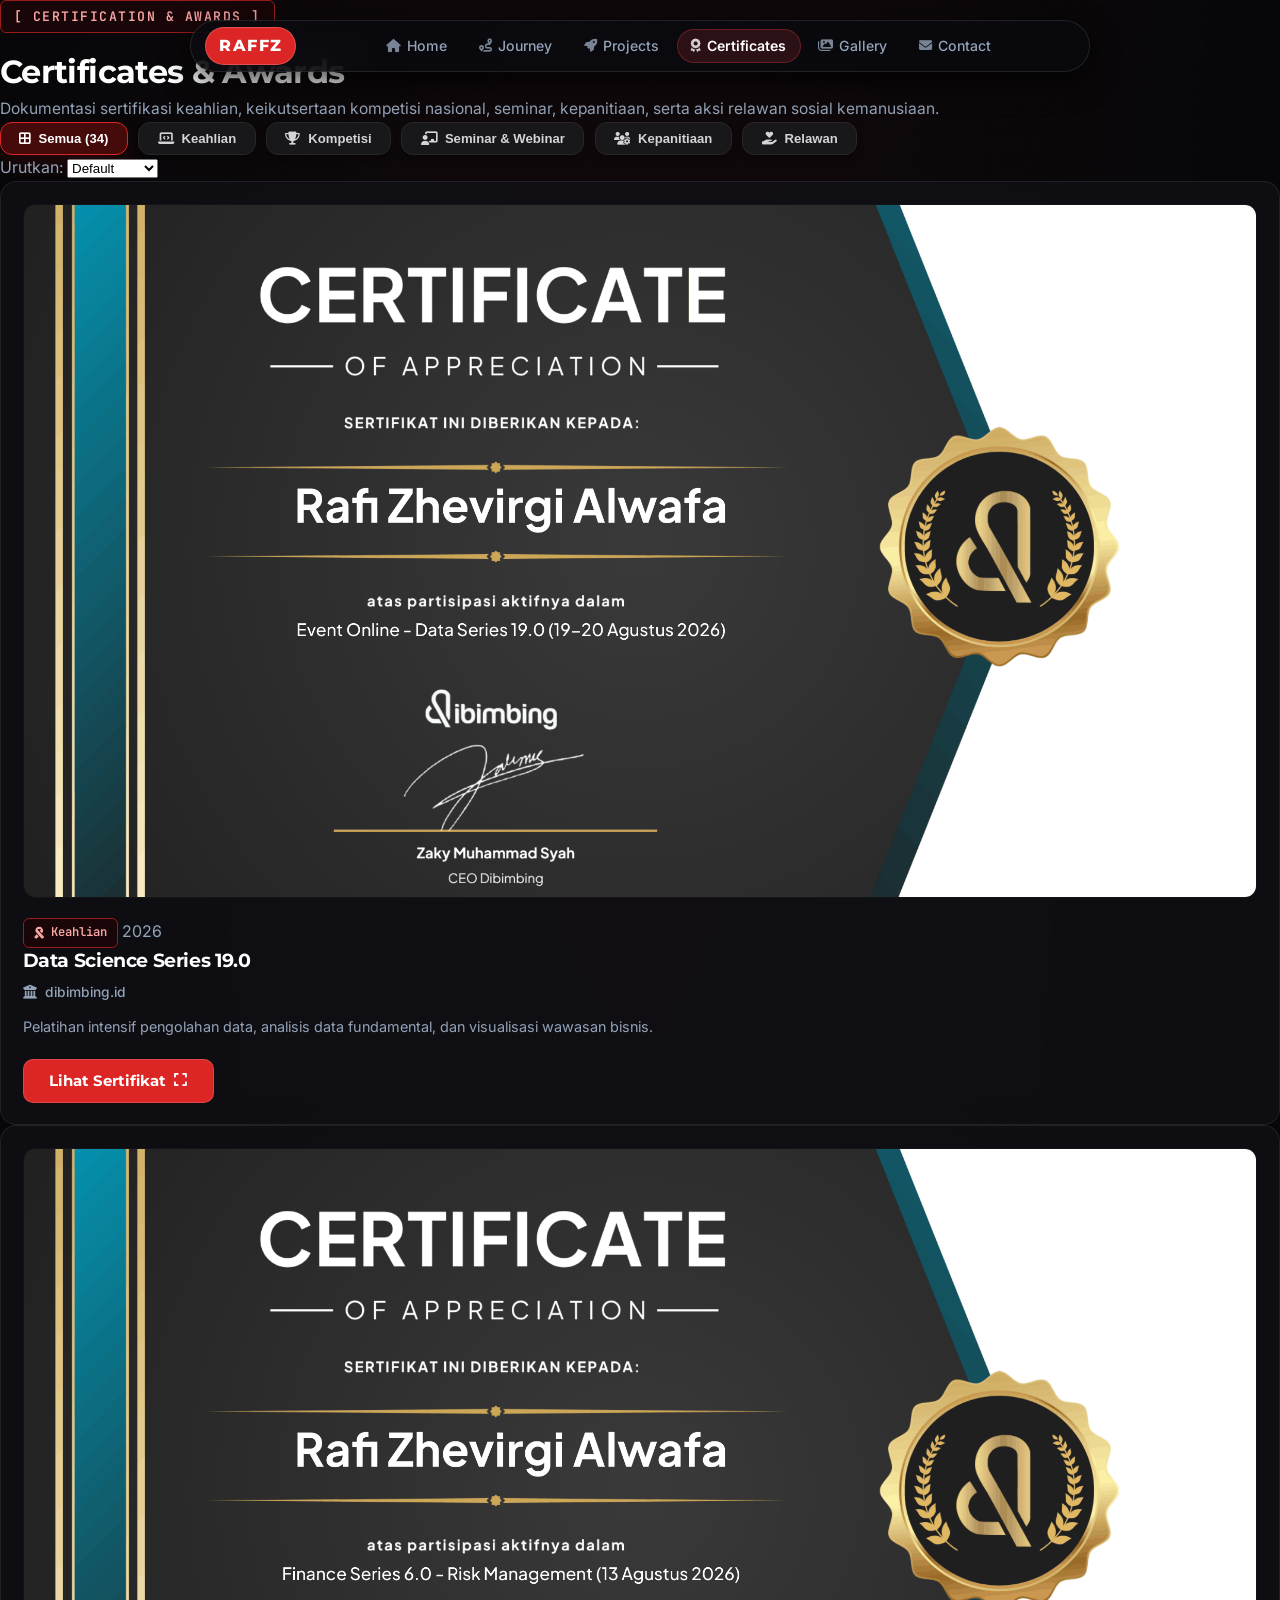
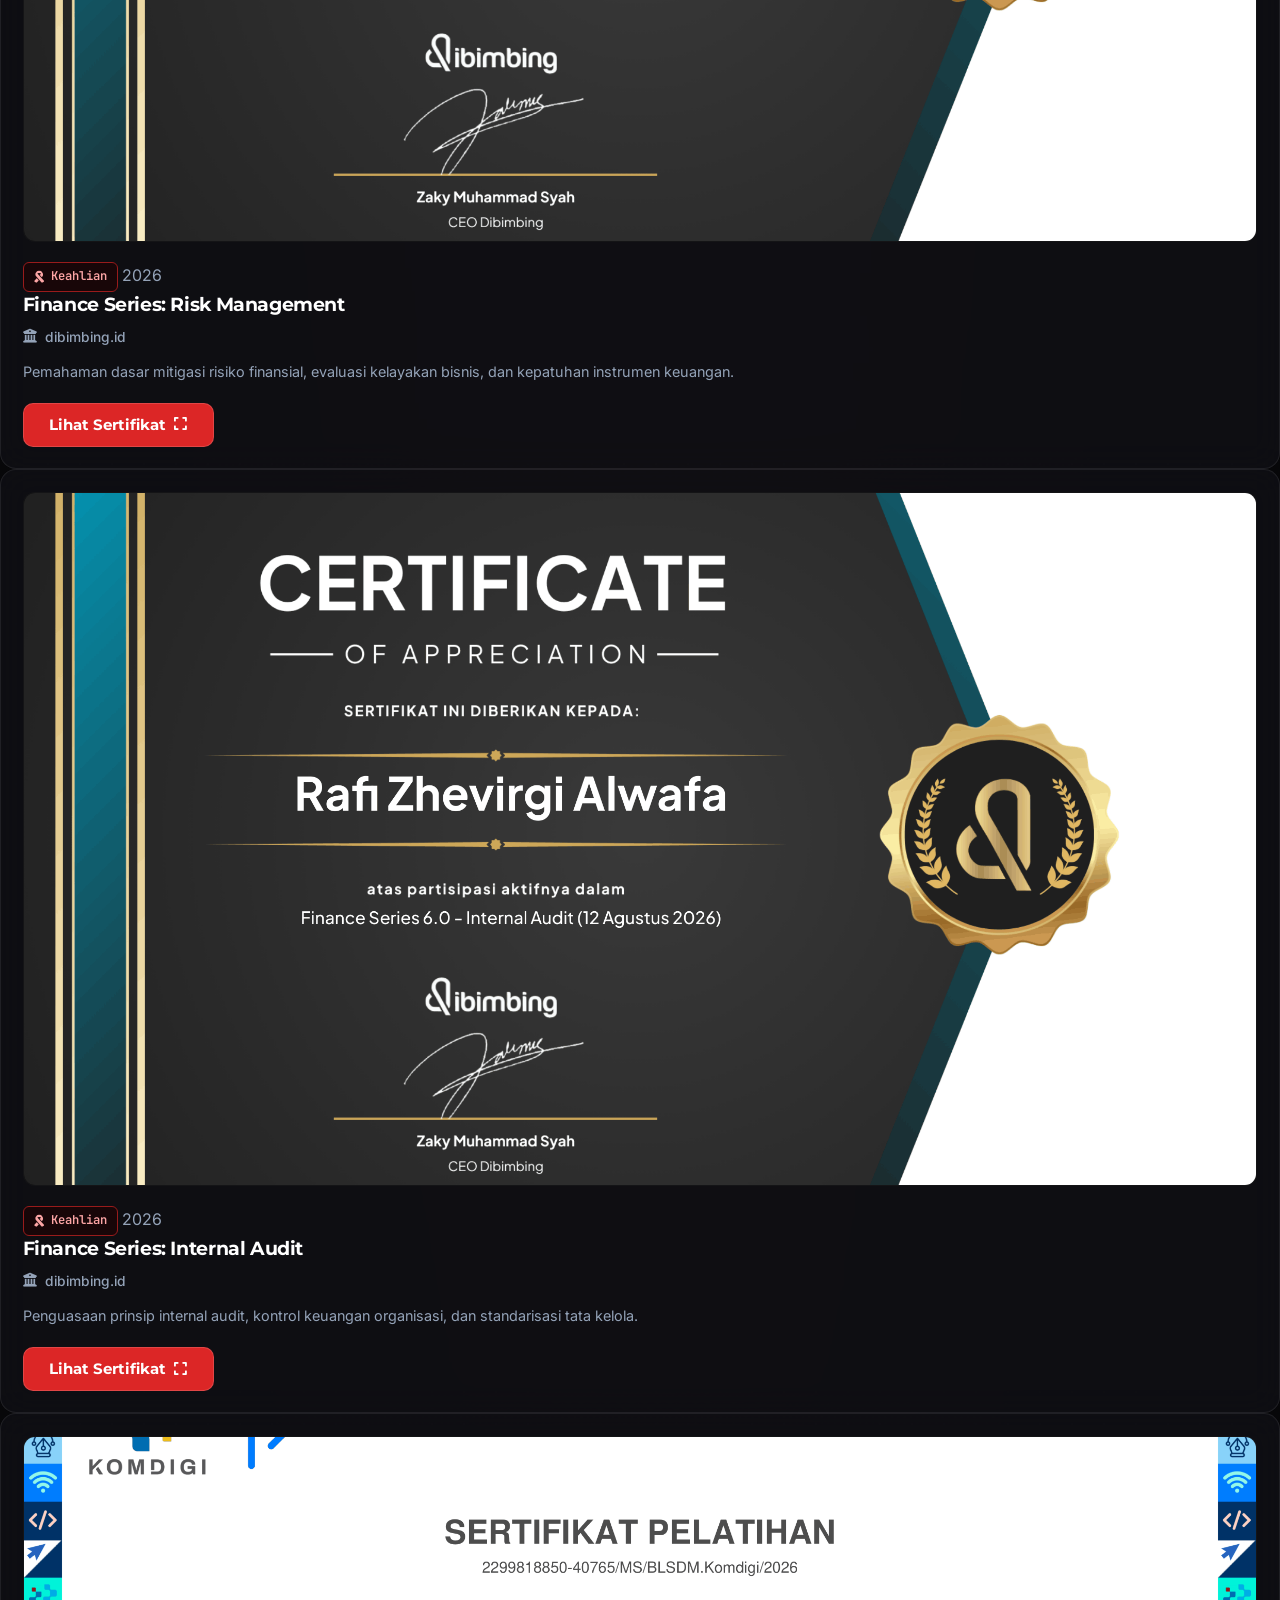
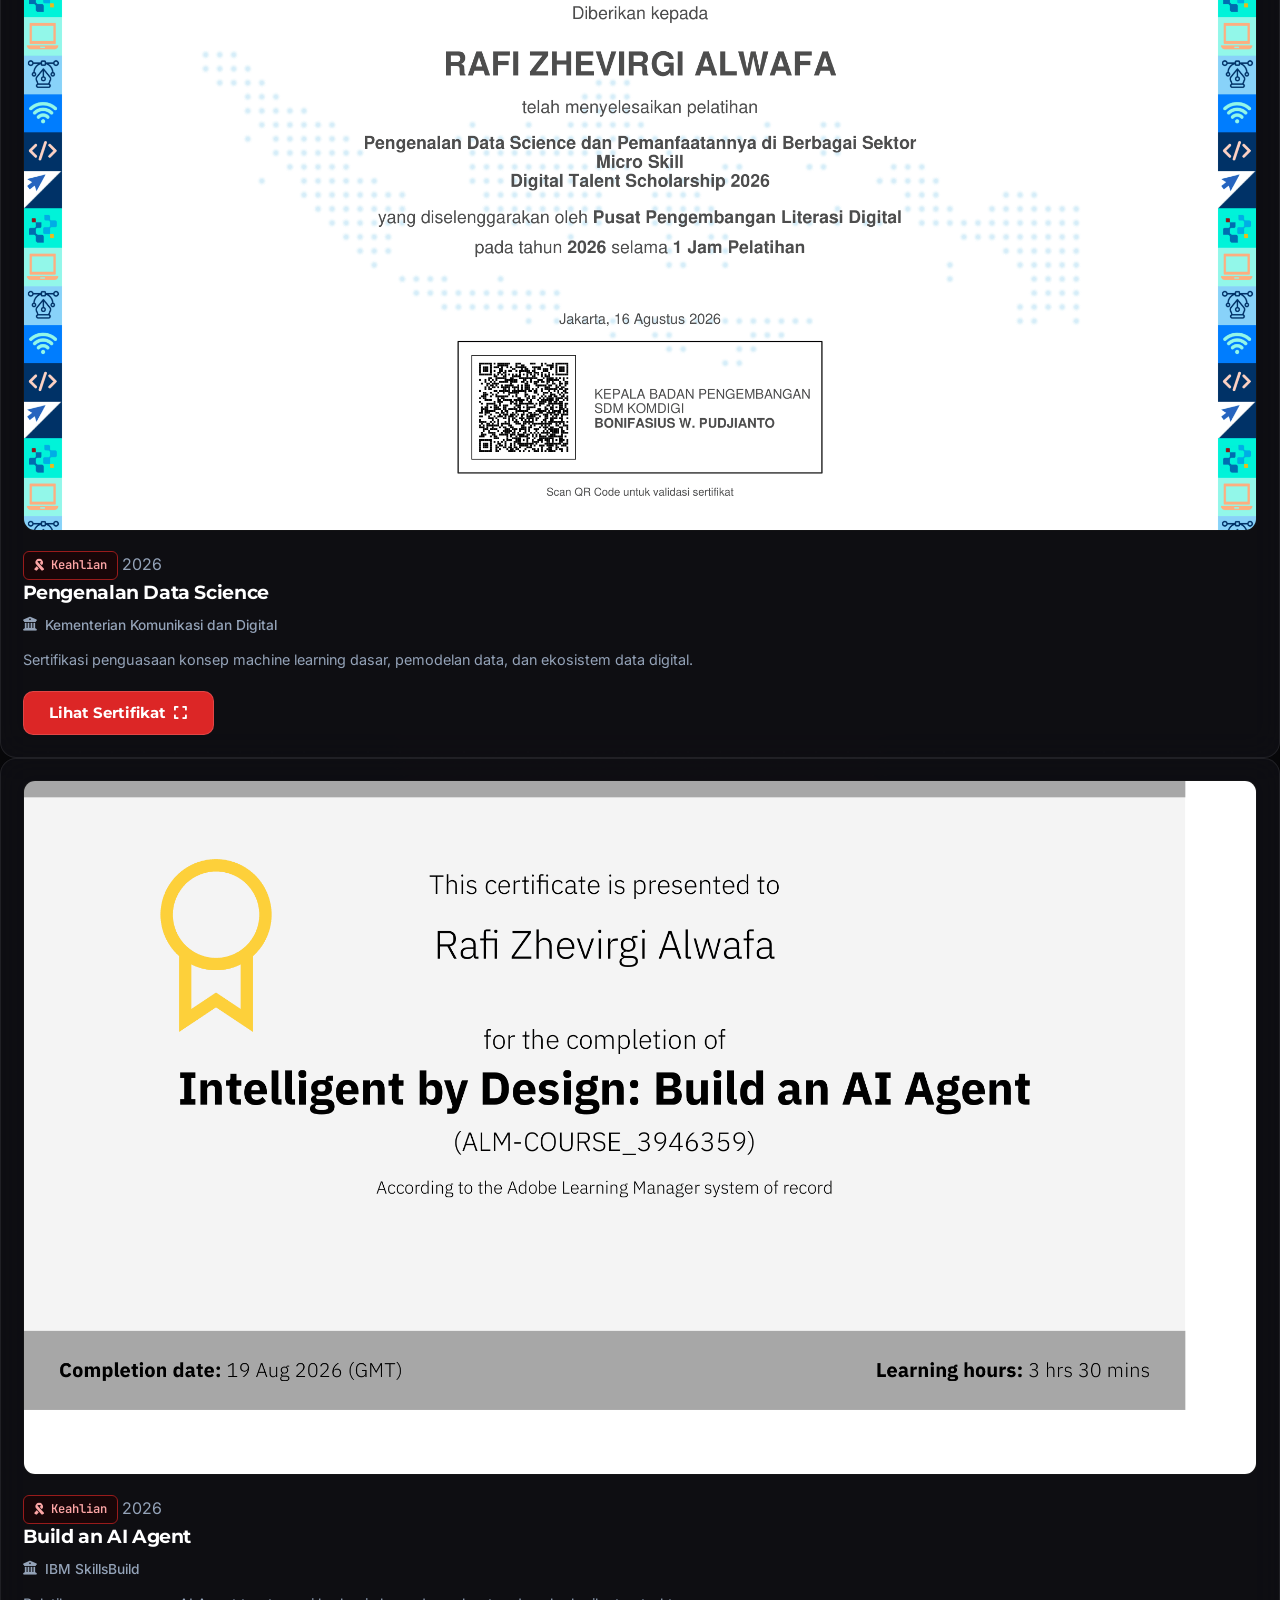
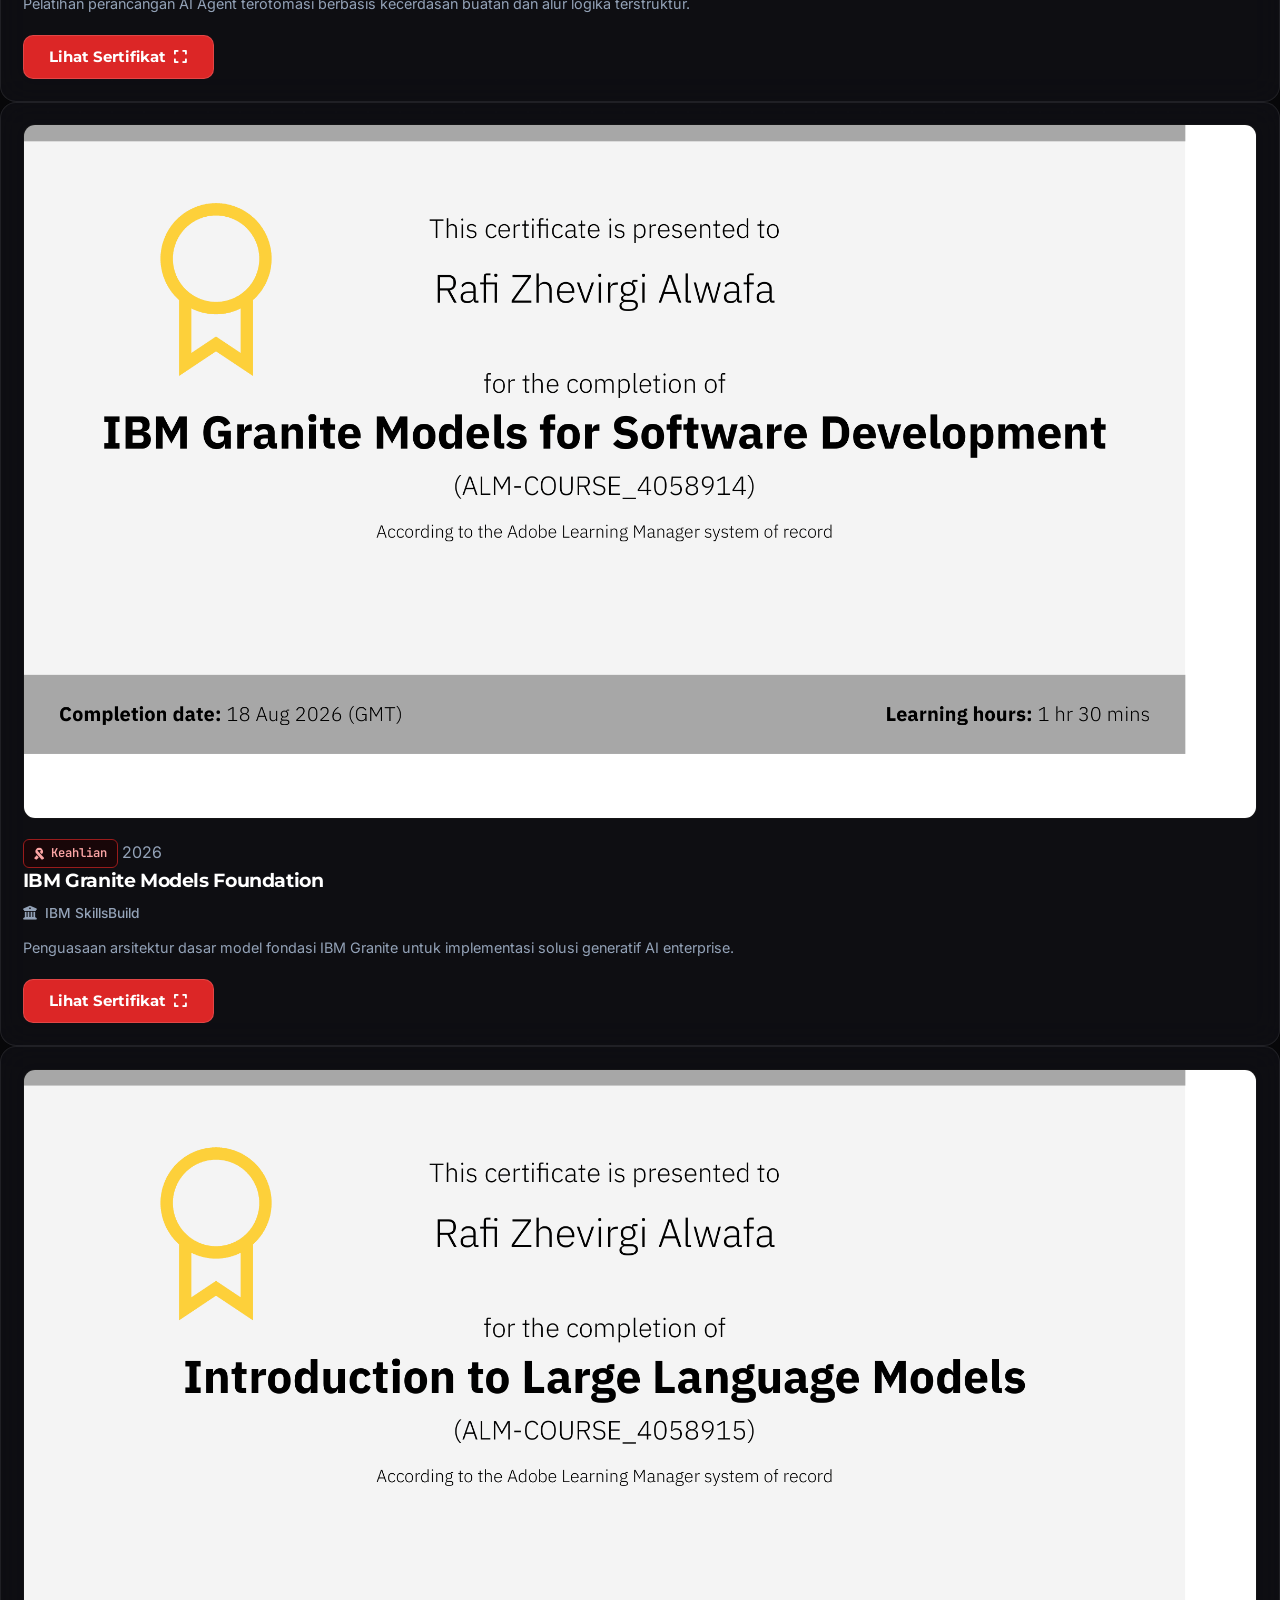
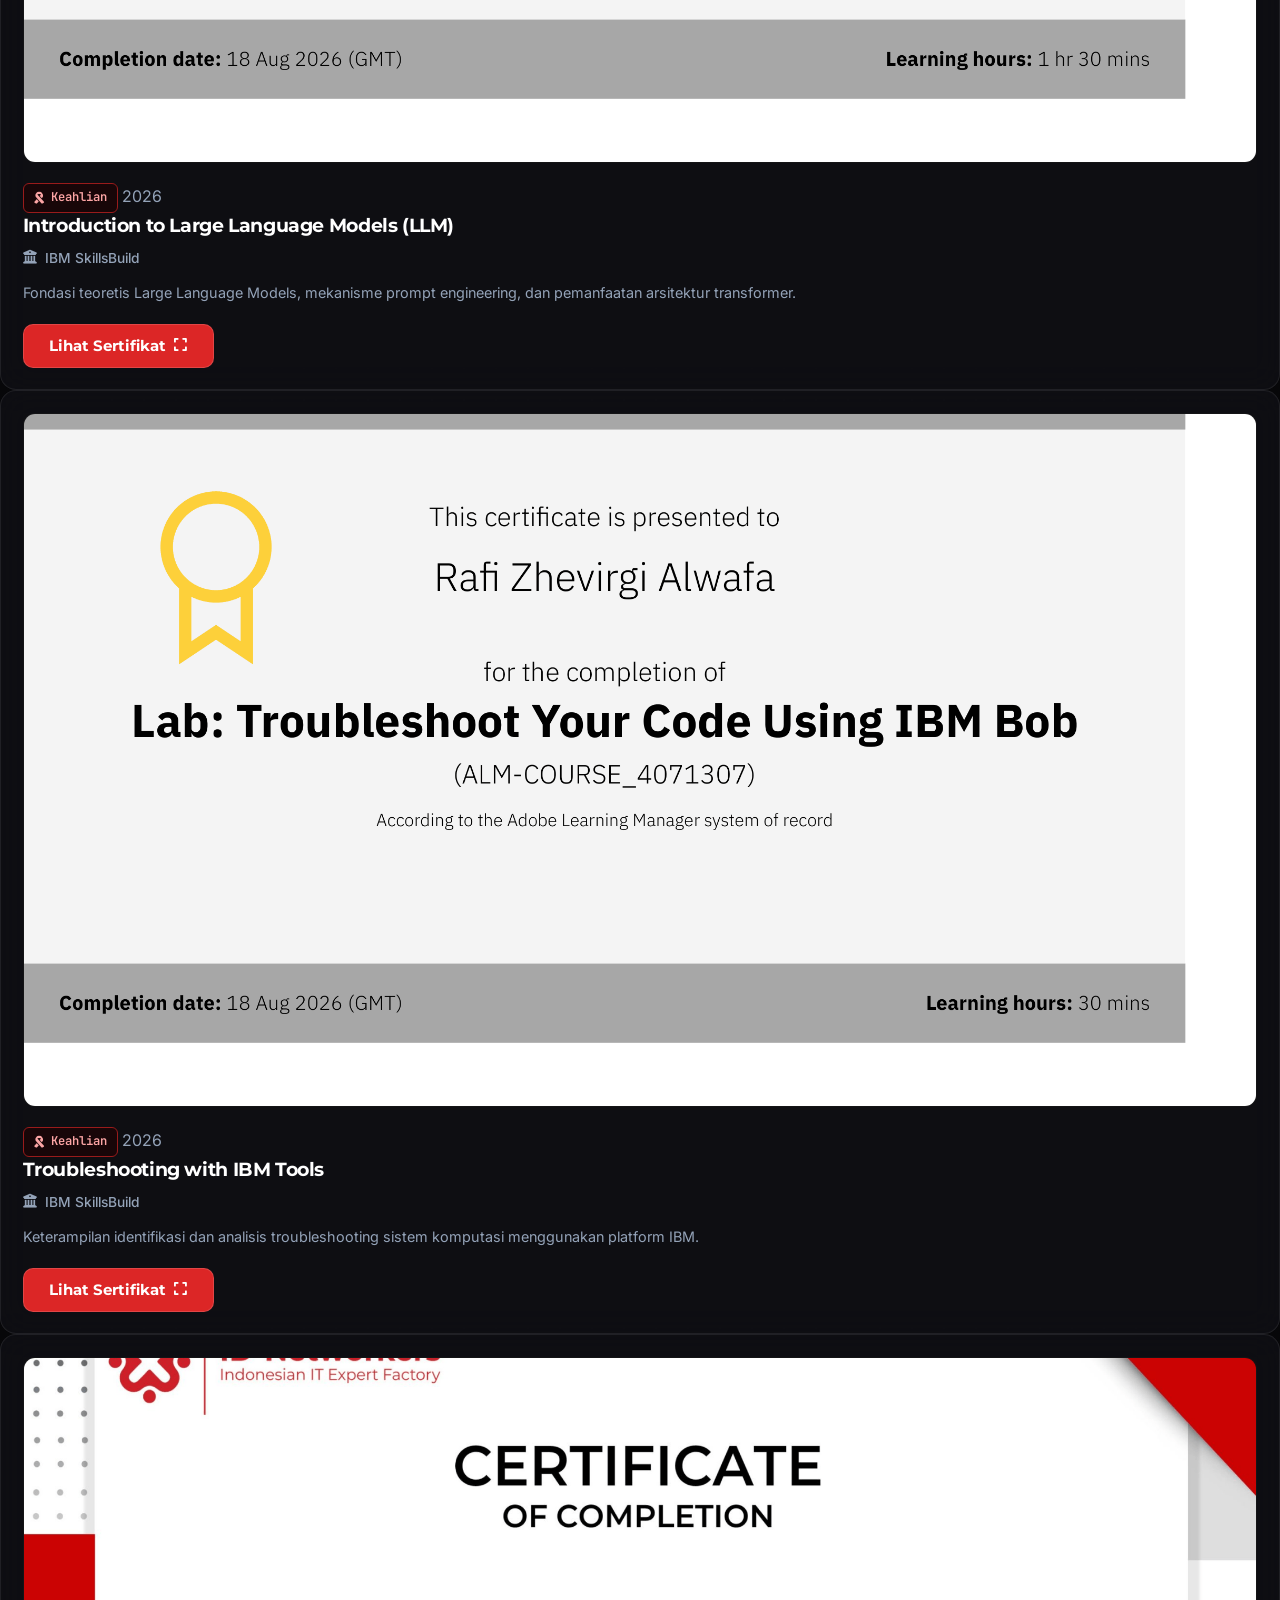
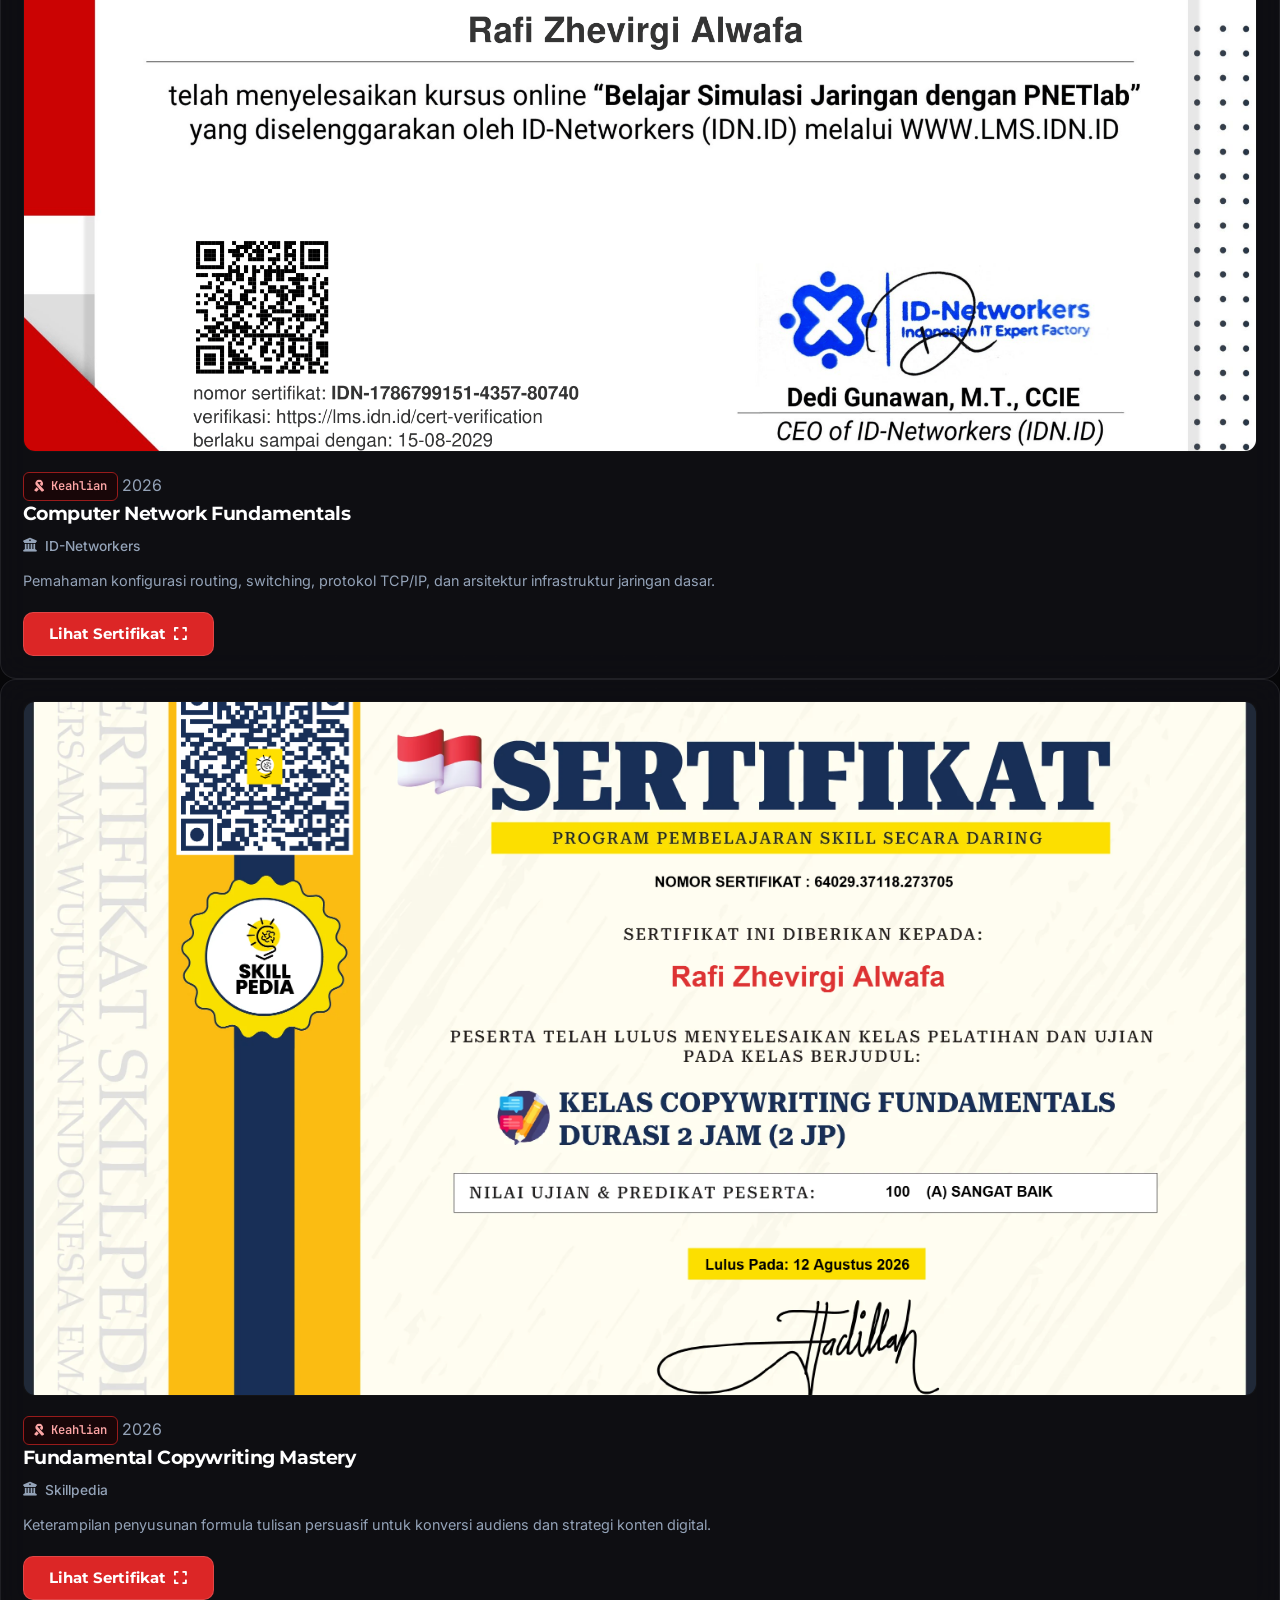
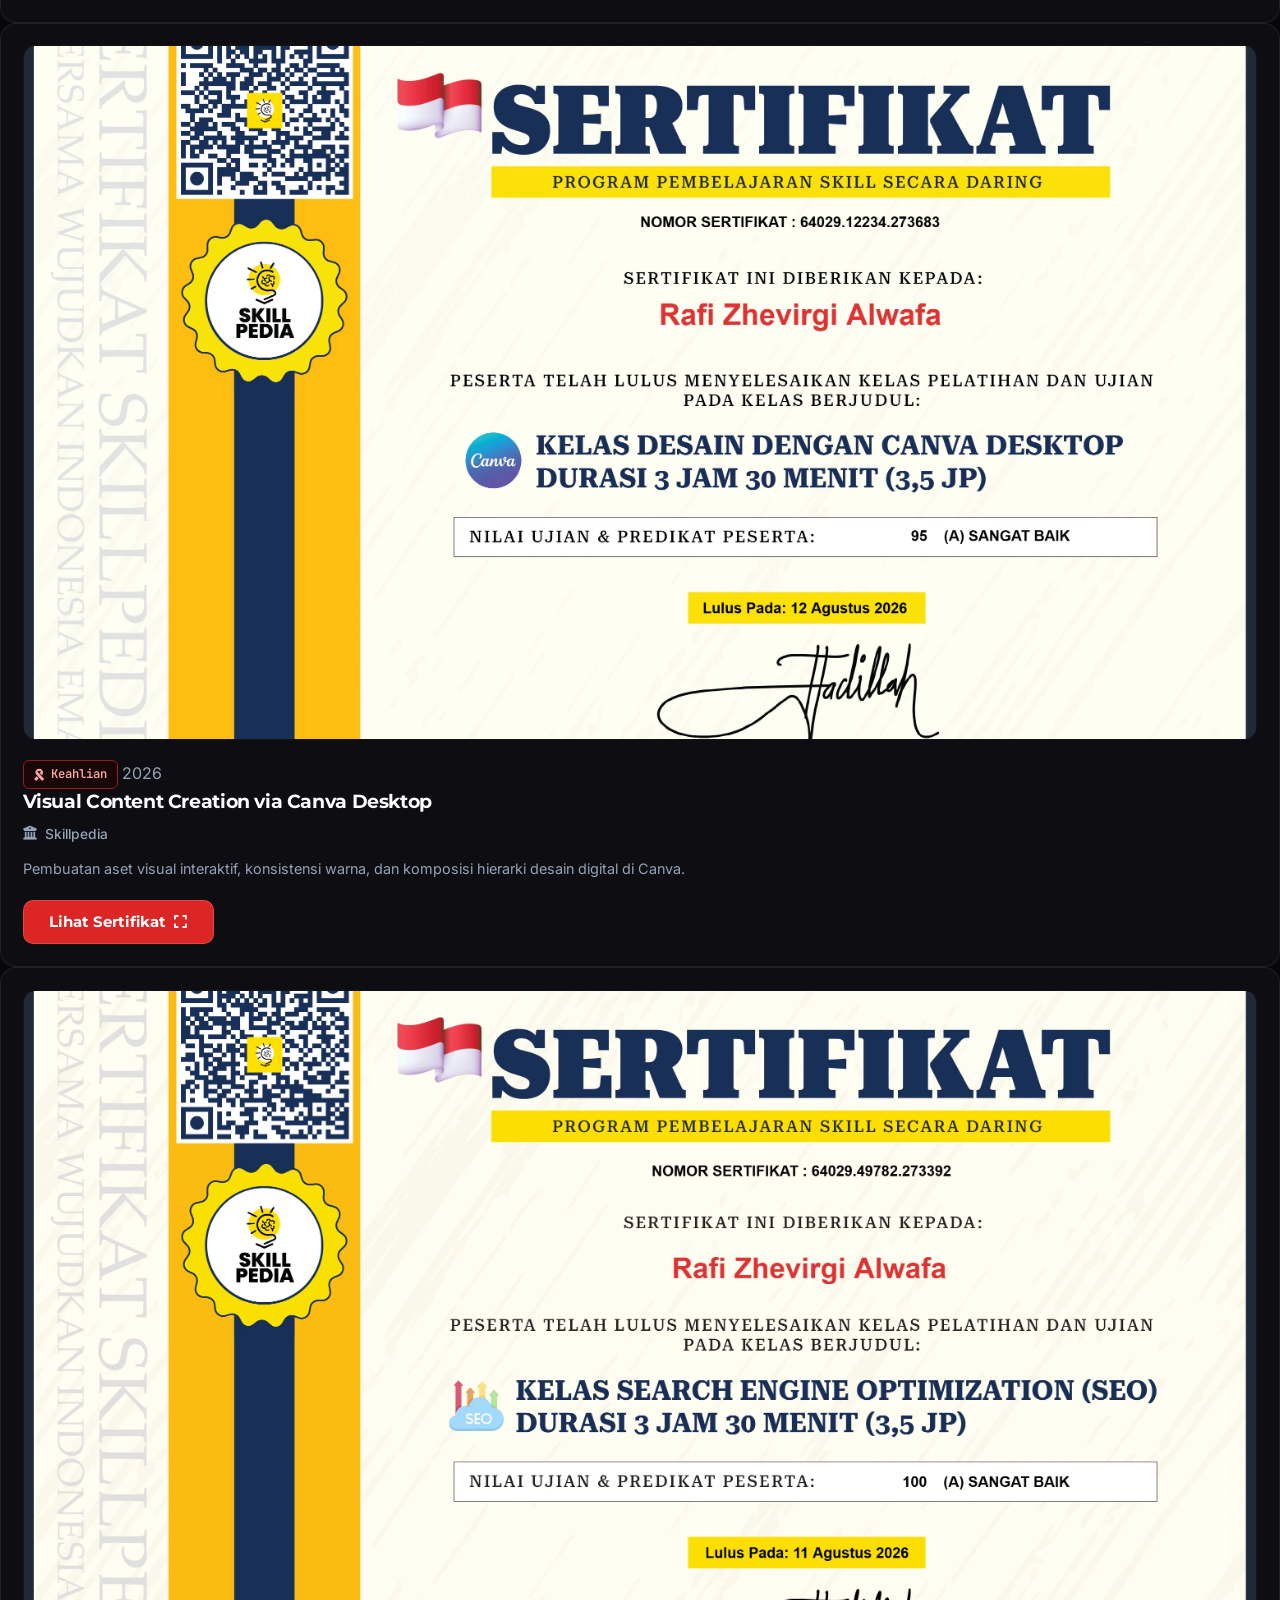
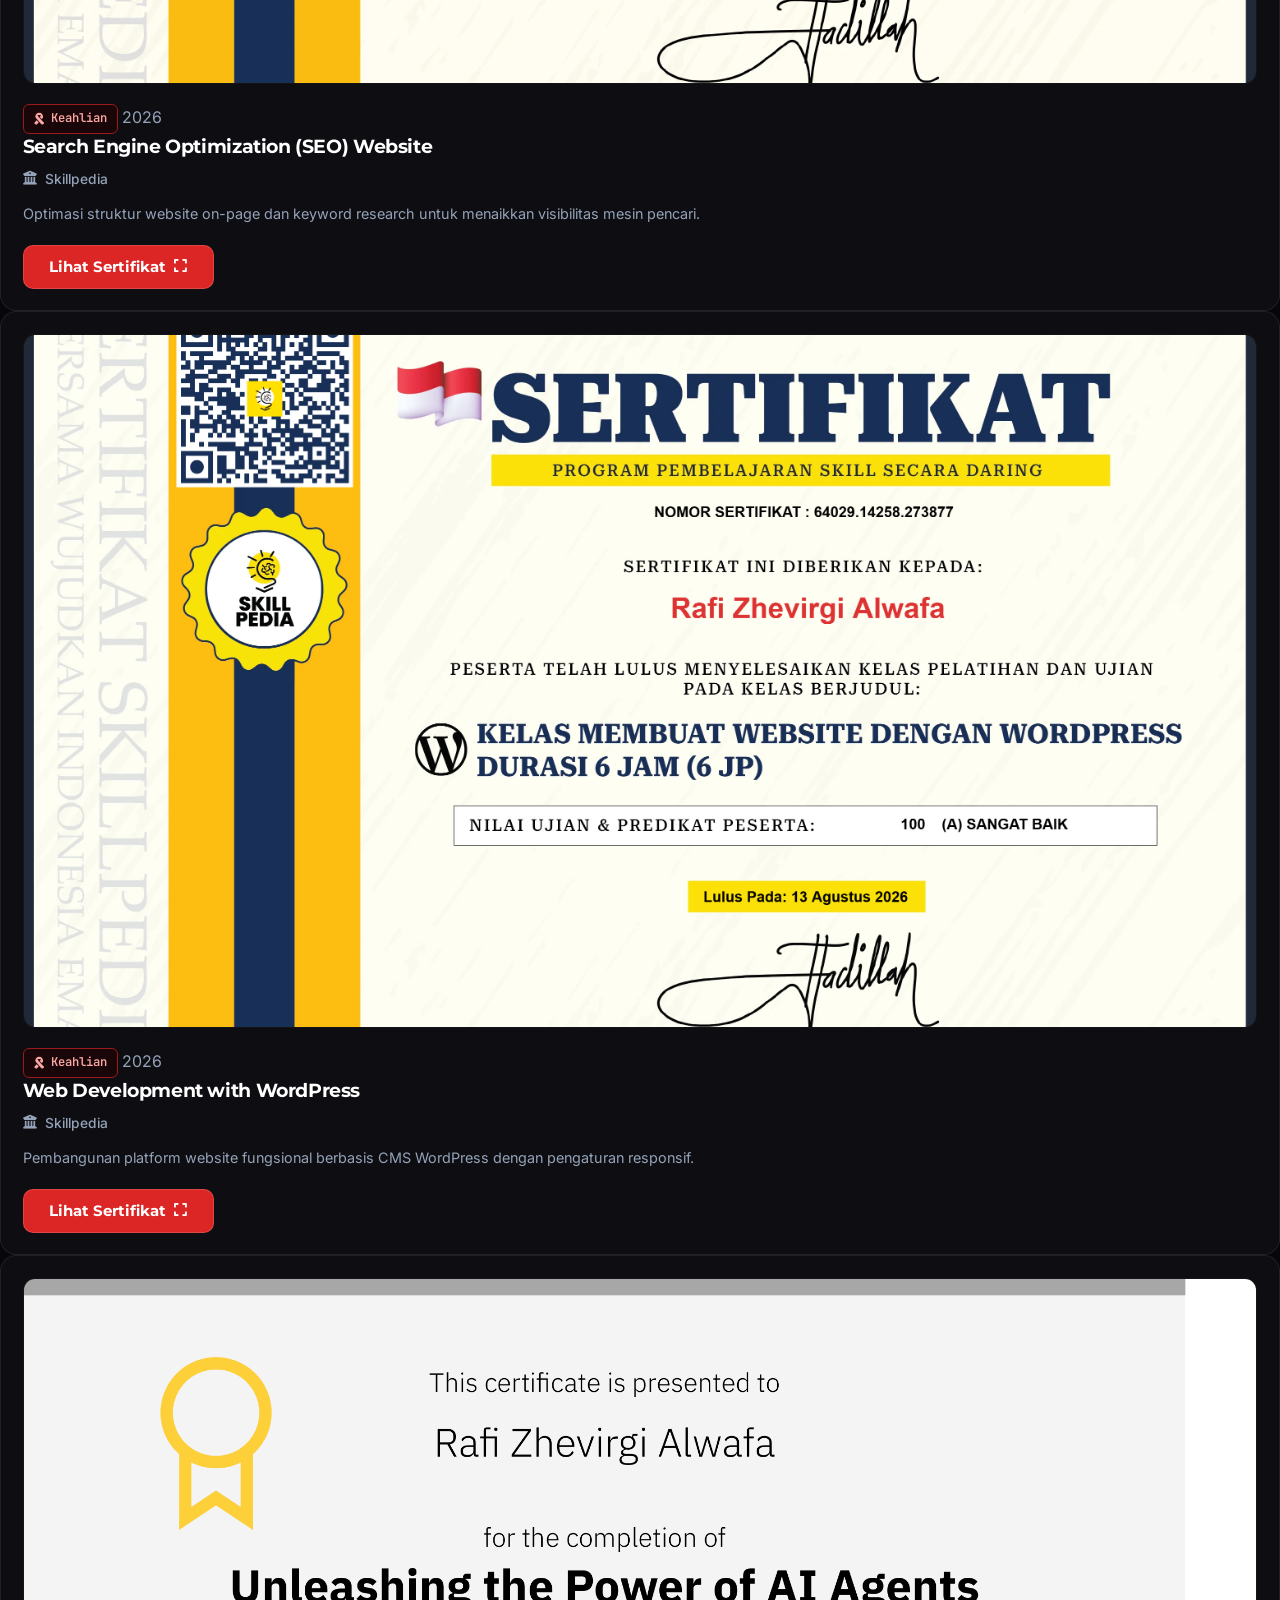
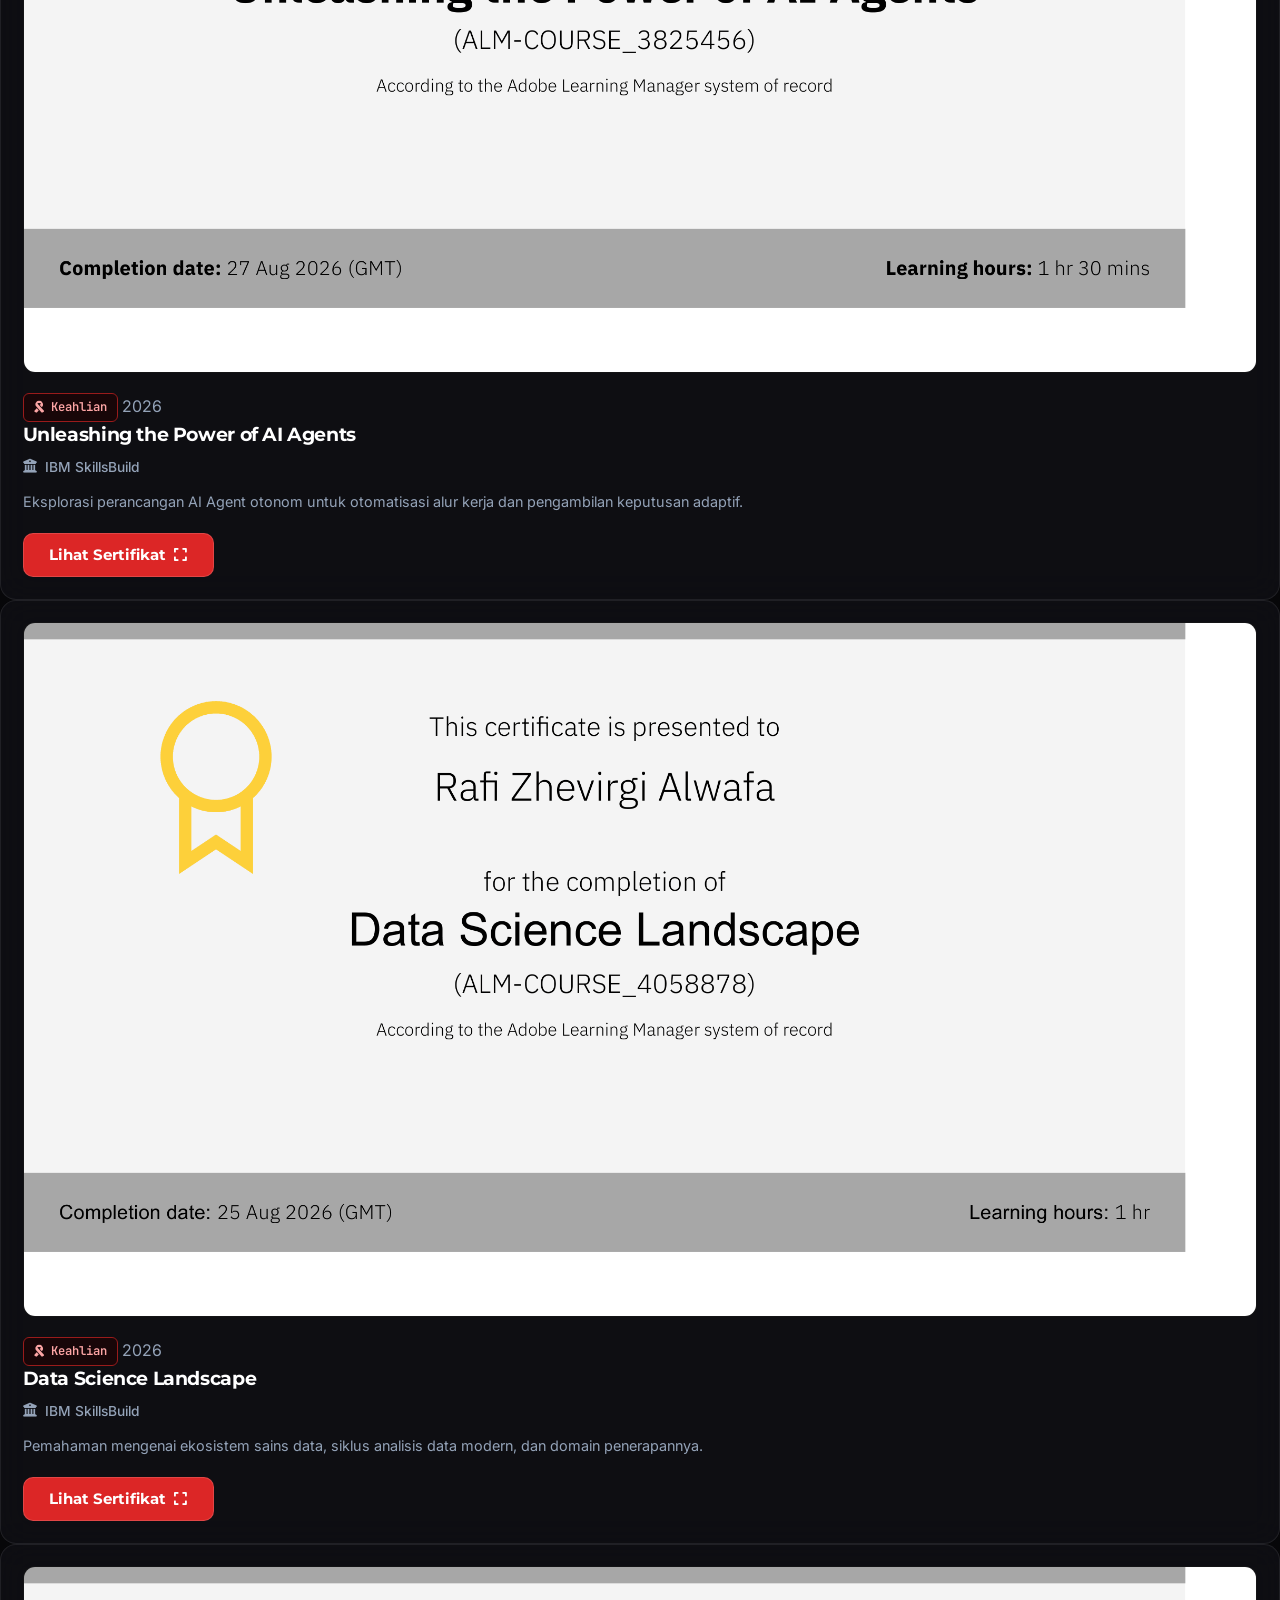
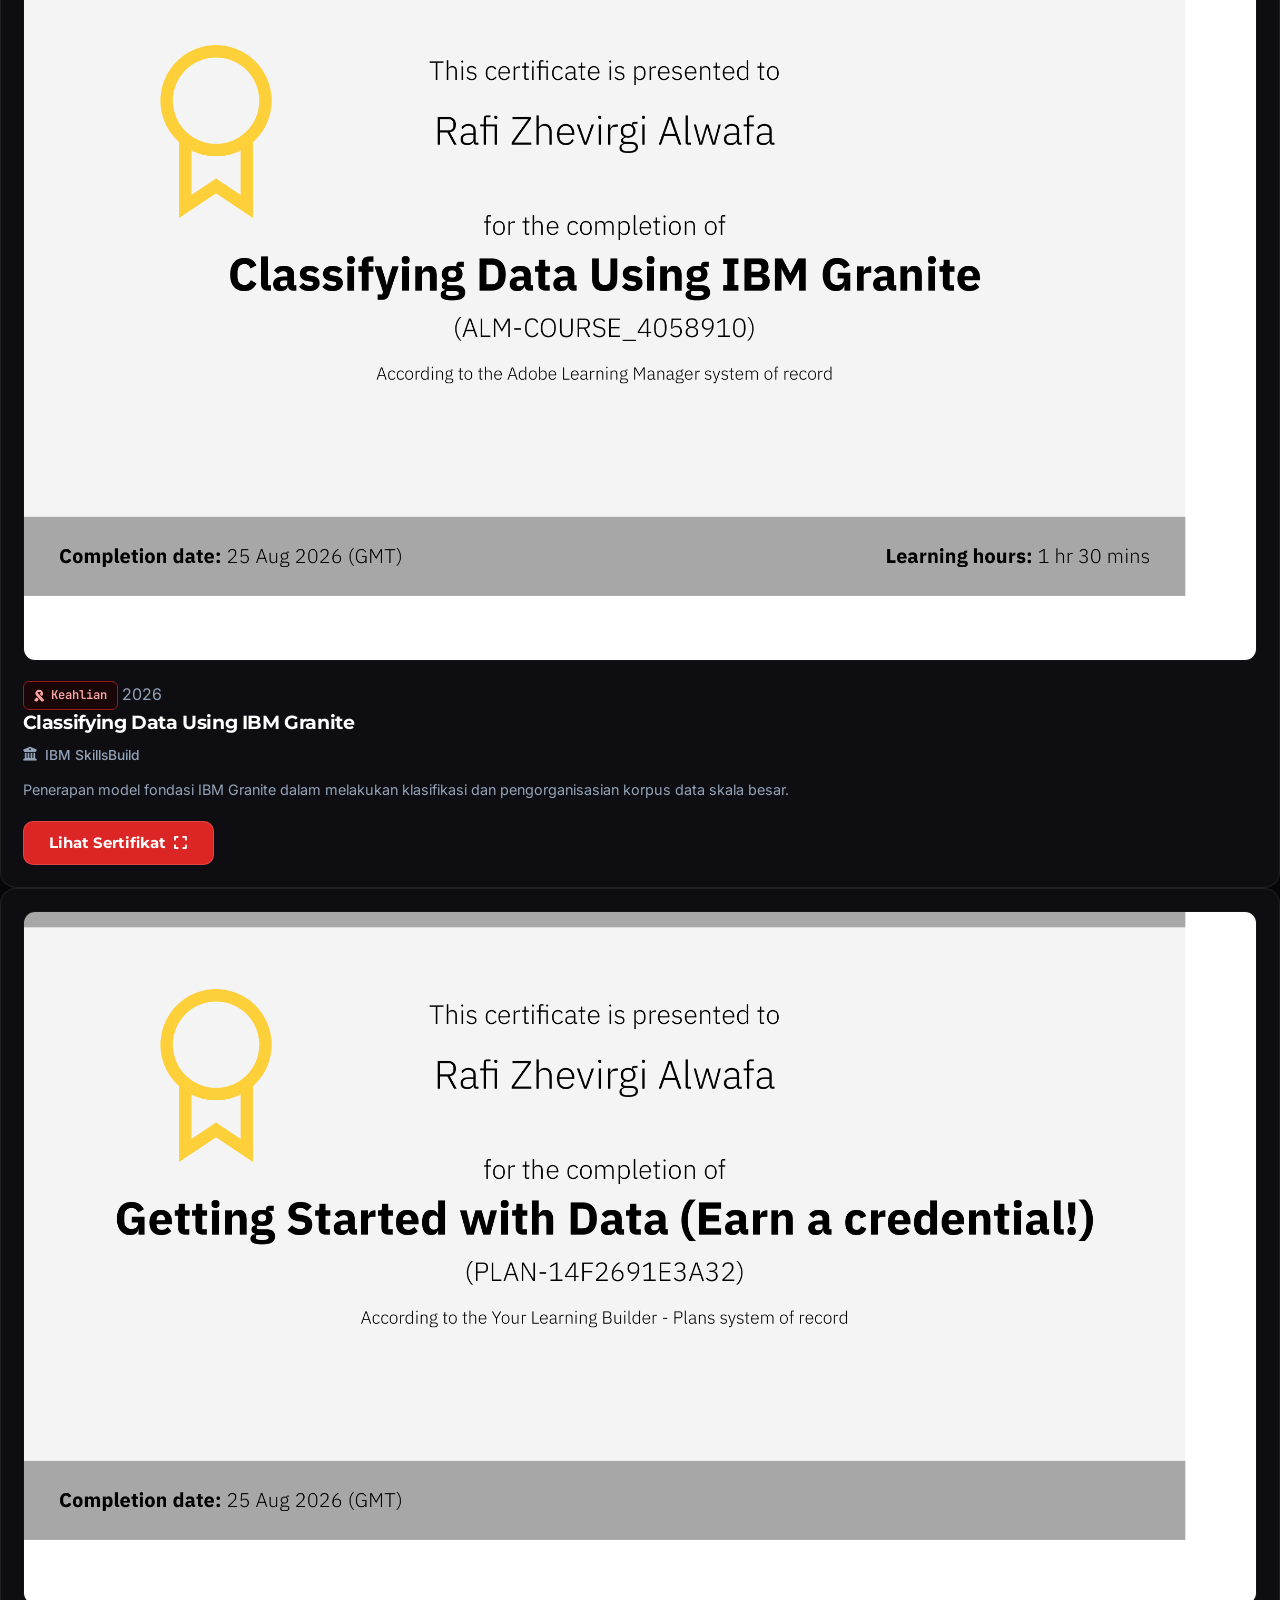
==== commit b3bbfc9e: "feat: fix update" ====
--- a/certificate.html
+++ b/certificate.html
@@ -1331,7 +1331,7 @@
     </div>
 
     <!-- Modern Asymmetric Developer Footer -->
-    <footer class="modern-footer">
+    <footer class="modern-footer bg-zinc-950 border-t border-zinc-800 relative z-20">
         <div class="max-w-6xl mx-auto px-6">
             <div class="grid grid-cols-1 md:grid-cols-12 gap-8 pb-10">
                 
--- a/style.css
+++ b/style.css
@@ -55,6 +55,9 @@
     font-family: var(--font-sans);
     -webkit-font-smoothing: antialiased;
     -moz-osx-font-smoothing: grayscale;
+    cursor: default;
+    user-select: none;
+    -webkit-user-select: none;
 }
 
 body {
@@ -70,6 +73,9 @@
     overflow-x: hidden;
     position: relative;
     line-height: 1.6;
+    cursor: default;
+    user-select: none;
+    -webkit-user-select: none;
 }
 
 /* Ultra-thin Crimson Scrollbar */
@@ -103,11 +109,13 @@
     color: #ffffff;
     font-weight: 700;
     letter-spacing: -0.02em;
+    cursor: default;
 }
 
 p {
     color: var(--text-secondary);
     font-size: 0.975rem;
+    cursor: default;
 }
 
 a {
@@ -126,6 +134,51 @@
     width: 100%;
     margin: 0 auto;
     padding: 0 1.5rem;
+}
+
+/* ==========================================================================
+   CURSOR & INTERACTION ERGONOMICS (ANTI I-BEAM SYSTEM)
+   ========================================================================== */
+/* Global default for headings, paragraphs, labels, badges, navigation, and structural wrappers */
+h1, h2, h3, h4, h5, h6, 
+p, span, div, section, article, main, header, footer, nav, ul, li, label, strong, b, em, i,
+.badge, .tag, .project-tag, .cert-badge, .timeline-date, .hero-greeting {
+    cursor: default;
+    user-select: none;
+    -webkit-user-select: none;
+}
+
+/* Force pointer hand cursor on all links, buttons, and interactive card containers and all their descendants */
+a, a *, 
+button, button *, 
+[role="button"], [role="button"] *, 
+.cursor-pointer, .cursor-pointer *, 
+.project-card, .project-card *, 
+.cert-card, .cert-card *, 
+.gallery-view-trigger, .gallery-view-trigger *, 
+.cert-filter-btn, .cert-filter-btn *,
+.capsule-link, .capsule-link *, 
+.btn-primary, .btn-primary *, 
+.btn-secondary, .btn-secondary *, 
+.text-link, .text-link *, 
+.social-links a, .social-links a *,
+select {
+    cursor: pointer !important;
+}
+
+/* Preserve text-selection cursor only inside real form inputs & textareas */
+input[type="text"],
+input[type="email"],
+input[type="search"],
+input[type="password"],
+input[type="number"],
+input[type="tel"],
+input[type="url"],
+textarea,
+[contenteditable="true"] {
+    cursor: text !important;
+    user-select: text !important;
+    -webkit-user-select: text !important;
 }
 
 /* ==========================================================================
@@ -364,16 +417,16 @@
     font-size: 0.82rem;
     font-weight: 600;
     letter-spacing: 1.5px;
-    color: #ef4444;
+    color: #fca5a5;
     text-transform: uppercase;
     display: inline-flex;
     align-items: center;
     gap: 8px;
     margin-bottom: 0.85rem;
-    background: rgba(239, 68, 68, 0.08);
+    background: #180608;
     padding: 0.3rem 0.8rem;
     border-radius: 6px;
-    border: 1px solid rgba(239, 68, 68, 0.2);
+    border: 1px solid #991b1b;
 }
 
 /* Solid Pure White Headline */
@@ -685,11 +738,11 @@
     font-family: var(--font-mono);
     font-size: 0.8rem;
     font-weight: 700;
-    color: #ef4444;
-    background: rgba(239, 68, 68, 0.08);
+    color: #fca5a5;
+    background: #180608;
     padding: 0.2rem 0.65rem;
     border-radius: 6px;
-    border: 1px solid rgba(239, 68, 68, 0.2);
+    border: 1px solid #991b1b;
     margin-bottom: 0.75rem;
 }
 
@@ -760,6 +813,7 @@
 }
 
 .project-card, .cert-card {
+    position: relative;
     background: rgba(18, 18, 24, 0.7);
     border: 1px solid rgba(255, 255, 255, 0.08);
     border-radius: 16px;
@@ -769,15 +823,15 @@
     display: flex;
     flex-direction: column;
     justify-content: space-between;
-    cursor: default;
+    cursor: pointer;
     user-select: none;
-    transition: transform 0.35s var(--transition-smooth), border-color 0.35s ease;
+    transition: transform 0.35s var(--transition-smooth), border-color 0.35s ease, box-shadow 0.35s ease;
 }
 
 .project-card:hover, .cert-card:hover {
     transform: translateY(-5px);
-    border-color: rgba(239, 68, 68, 0.4);
-    box-shadow: 0 15px 35px rgba(0, 0, 0, 0.5);
+    border-color: rgba(220, 38, 38, 0.75);
+    box-shadow: 0 15px 35px rgba(0, 0, 0, 0.5), 0 0 20px rgba(220, 38, 38, 0.15);
 }
 
 .project-img-wrapper {
@@ -799,7 +853,7 @@
 }
 
 .project-card:hover .project-img, .cert-card:hover .project-img {
-    transform: scale(1.04);
+    transform: scale(1.05);
 }
 
 .project-tags {
@@ -814,10 +868,17 @@
     font-size: 0.75rem;
     font-weight: 600;
     padding: 0.2rem 0.6rem;
-    background: rgba(239, 68, 68, 0.08);
-    border: 1px solid rgba(239, 68, 68, 0.25);
+    background: #180608;
+    border: 1px solid #991b1b;
     border-radius: 6px;
-    color: #ef4444;
+    color: #fca5a5;
+    transition: all 0.25s ease;
+}
+
+.project-card:hover .project-tag {
+    border-color: #dc2626;
+    color: #ffffff;
+    background: #25080b;
 }
 
 .project-title {
@@ -826,6 +887,11 @@
     color: #ffffff;
     margin-bottom: 0.5rem;
     line-height: 1.35;
+    transition: color 0.25s ease;
+}
+
+.project-card:hover .project-title {
+    color: #ef4444;
 }
 
 .project-desc {
@@ -848,12 +914,19 @@
     transition: all 0.25s ease;
 }
 
-.project-link:hover {
-    color: #ffffff;
-}
-
-.project-link:hover i {
-    transform: translateX(4px);
+.project-link::after {
+    content: '';
+    position: absolute;
+    inset: 0;
+    z-index: 10;
+}
+
+.project-card:hover .project-link {
+    color: #ffffff;
+}
+
+.project-card:hover .project-link i {
+    transform: translateX(5px);
 }
 
 /* Certificate Badges & Filters */
@@ -862,9 +935,9 @@
     align-items: center;
     gap: 6px;
     padding: 0.25rem 0.65rem;
-    background: rgba(239, 68, 68, 0.08);
-    border: 1px solid rgba(239, 68, 68, 0.25);
-    color: #ef4444;
+    background: #180608;
+    border: 1px solid #991b1b;
+    color: #fca5a5;
     border-radius: 6px;
     font-size: 0.76rem;
     font-weight: 600;
@@ -912,10 +985,10 @@
 }
 
 .cert-filter-btn.active {
-    background: rgba(69, 10, 10, 0.85);
+    background: #450a0a;
     border-color: #dc2626;
     color: #ffffff;
-    box-shadow: 0 10px 25px -3px rgba(69, 10, 10, 0.5);
+    box-shadow: 0 10px 25px -3px rgba(69, 10, 10, 0.6);
 }
 
 /* ==========================================================================
@@ -1056,8 +1129,11 @@
    11. HUMAN-CRAFTED ASYMMETRIC DEVELOPER FOOTER
    ========================================================================== */
 .modern-footer {
-    border-top: 1px solid rgba(255, 255, 255, 0.08);
-    background: #07070a;
+    position: relative;
+    z-index: 20;
+    border-top: 1px solid #27272a;
+    background-color: #09090b !important;
+    background-image: none !important;
     padding-top: 3.5rem;
     padding-bottom: 2.5rem;
     margin-top: 5rem;
